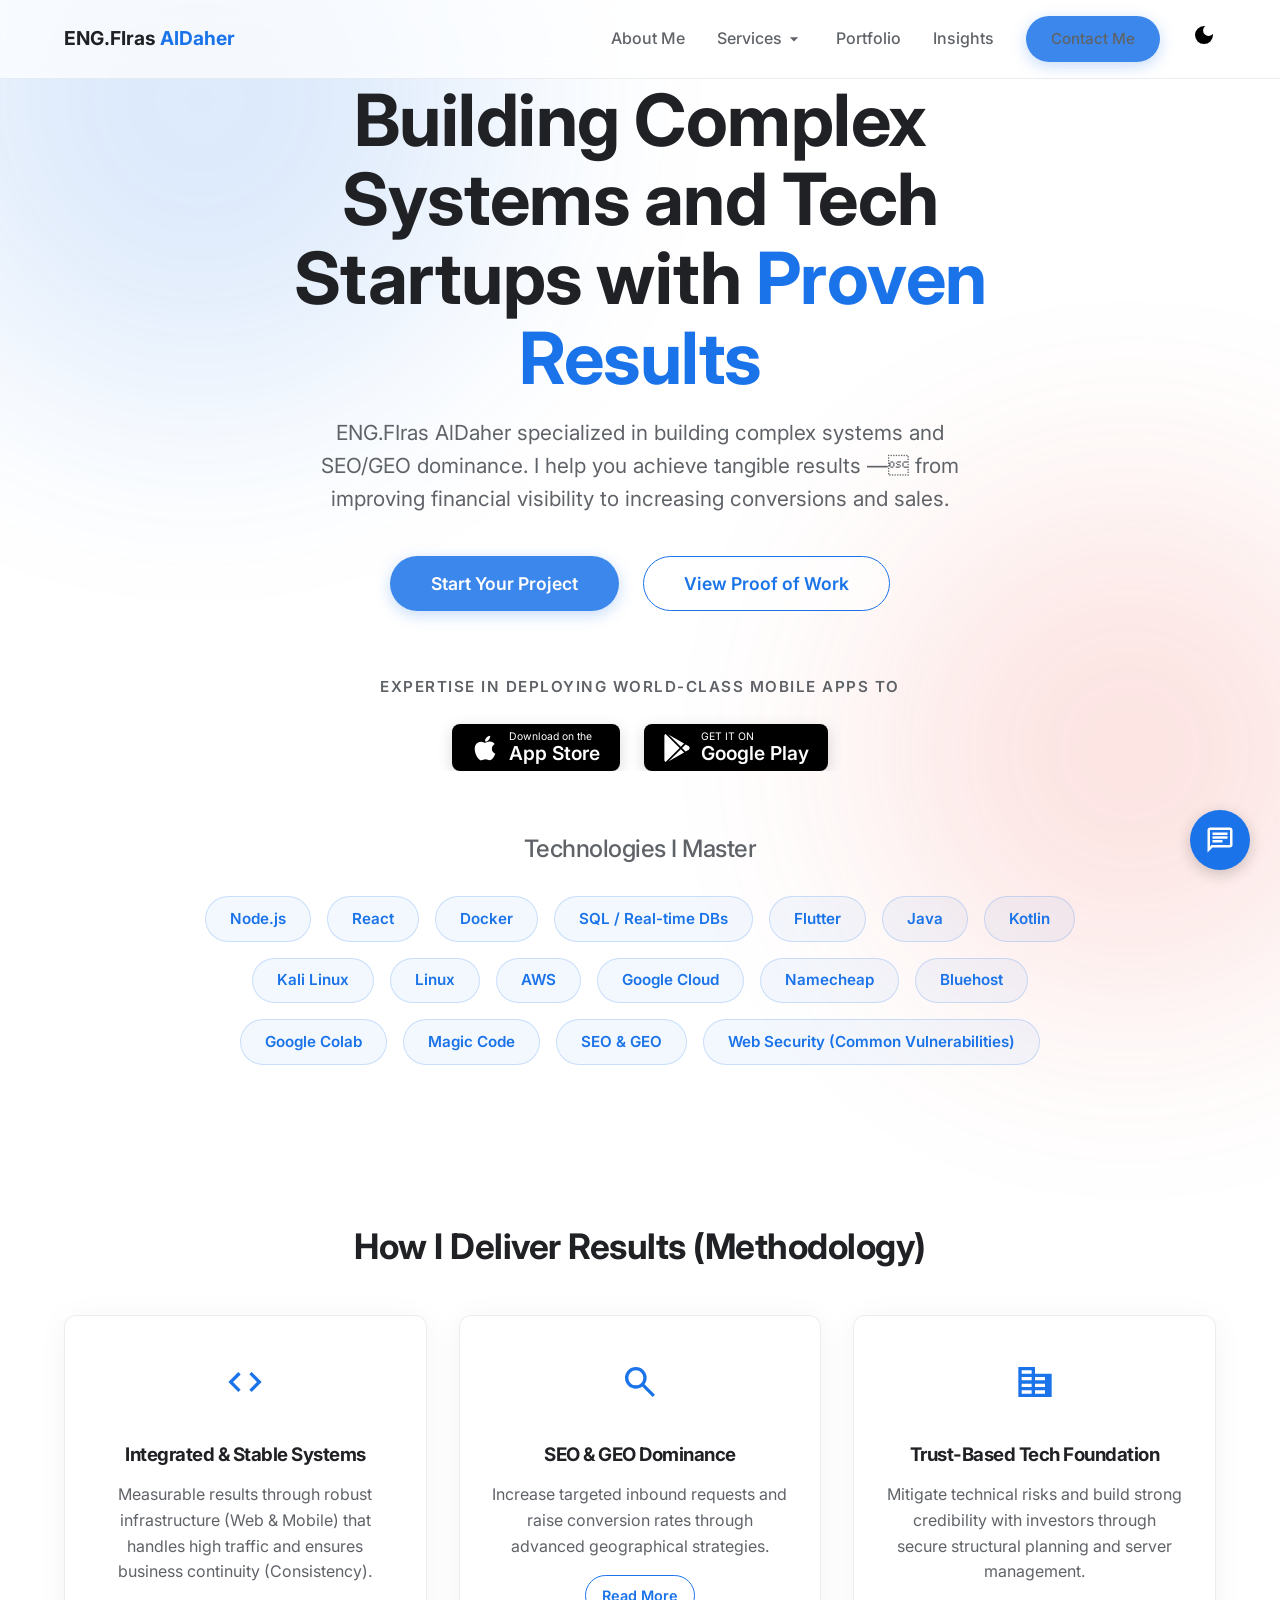
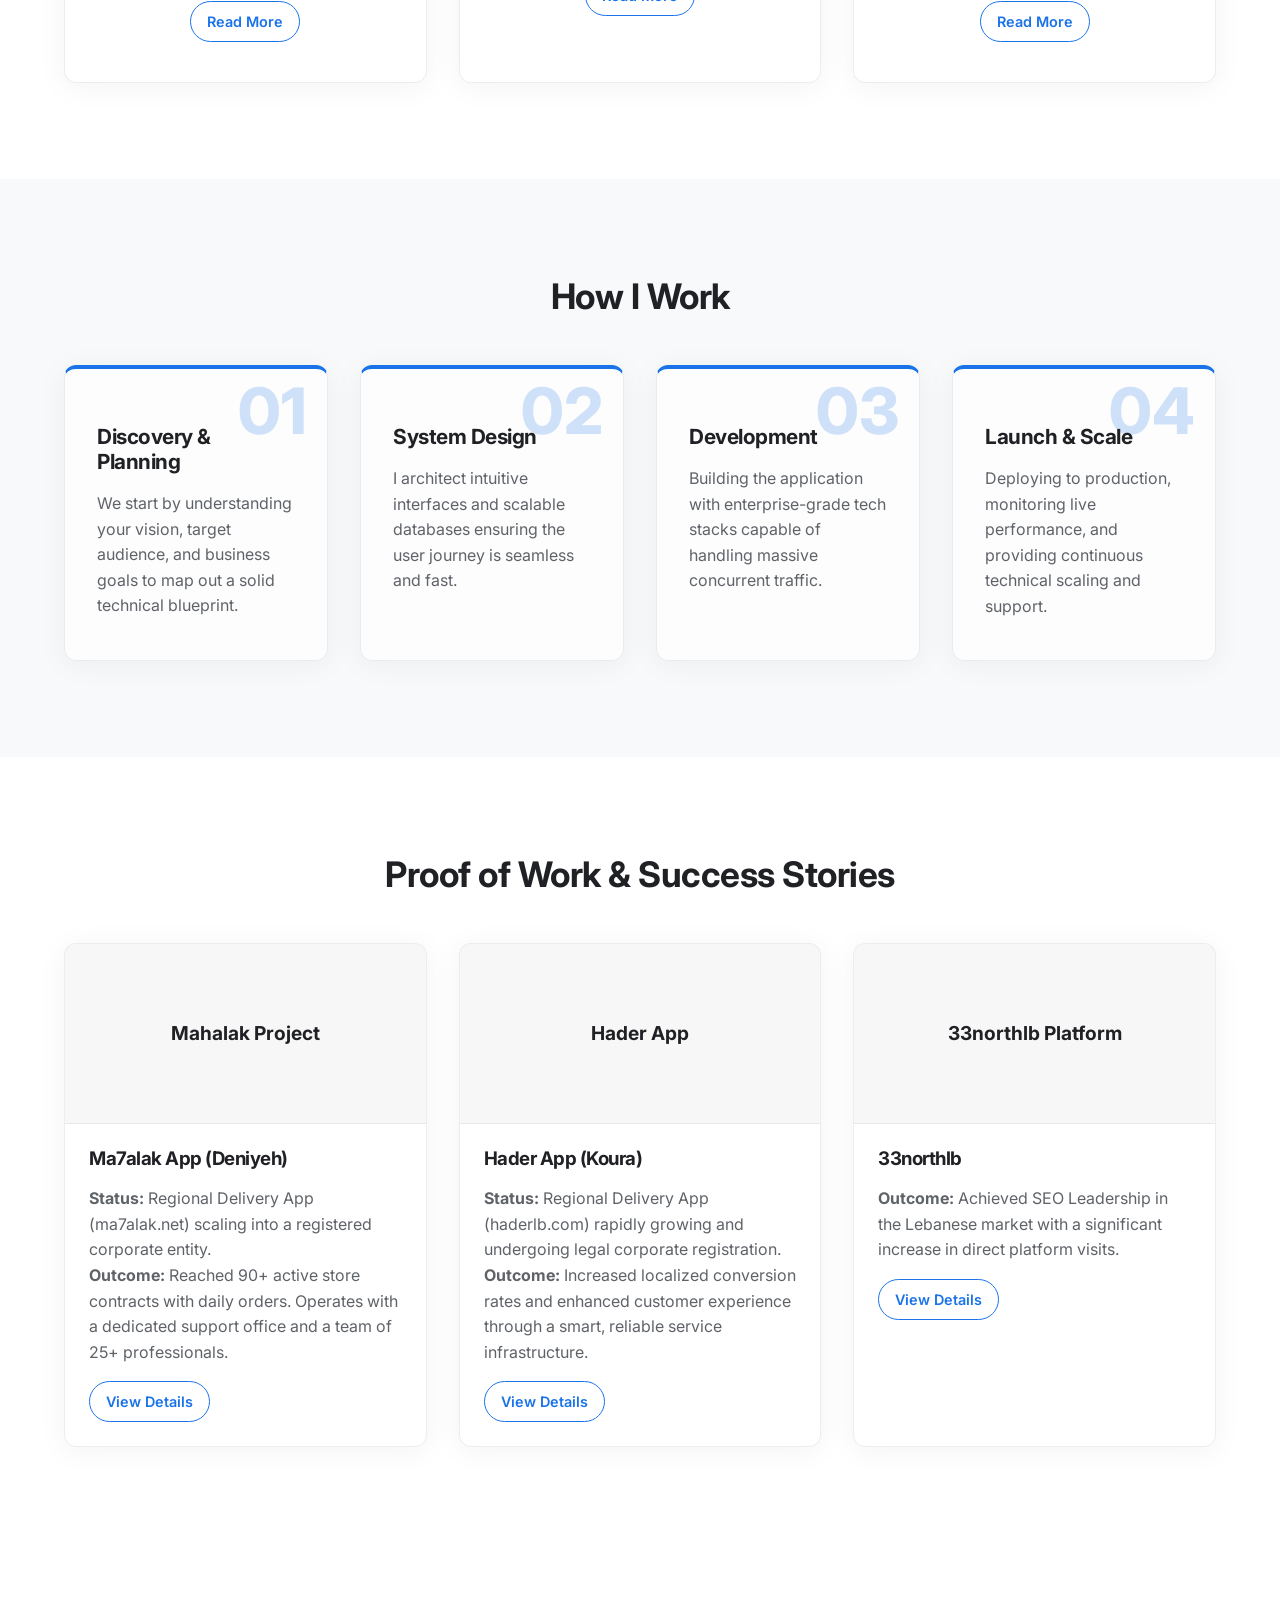
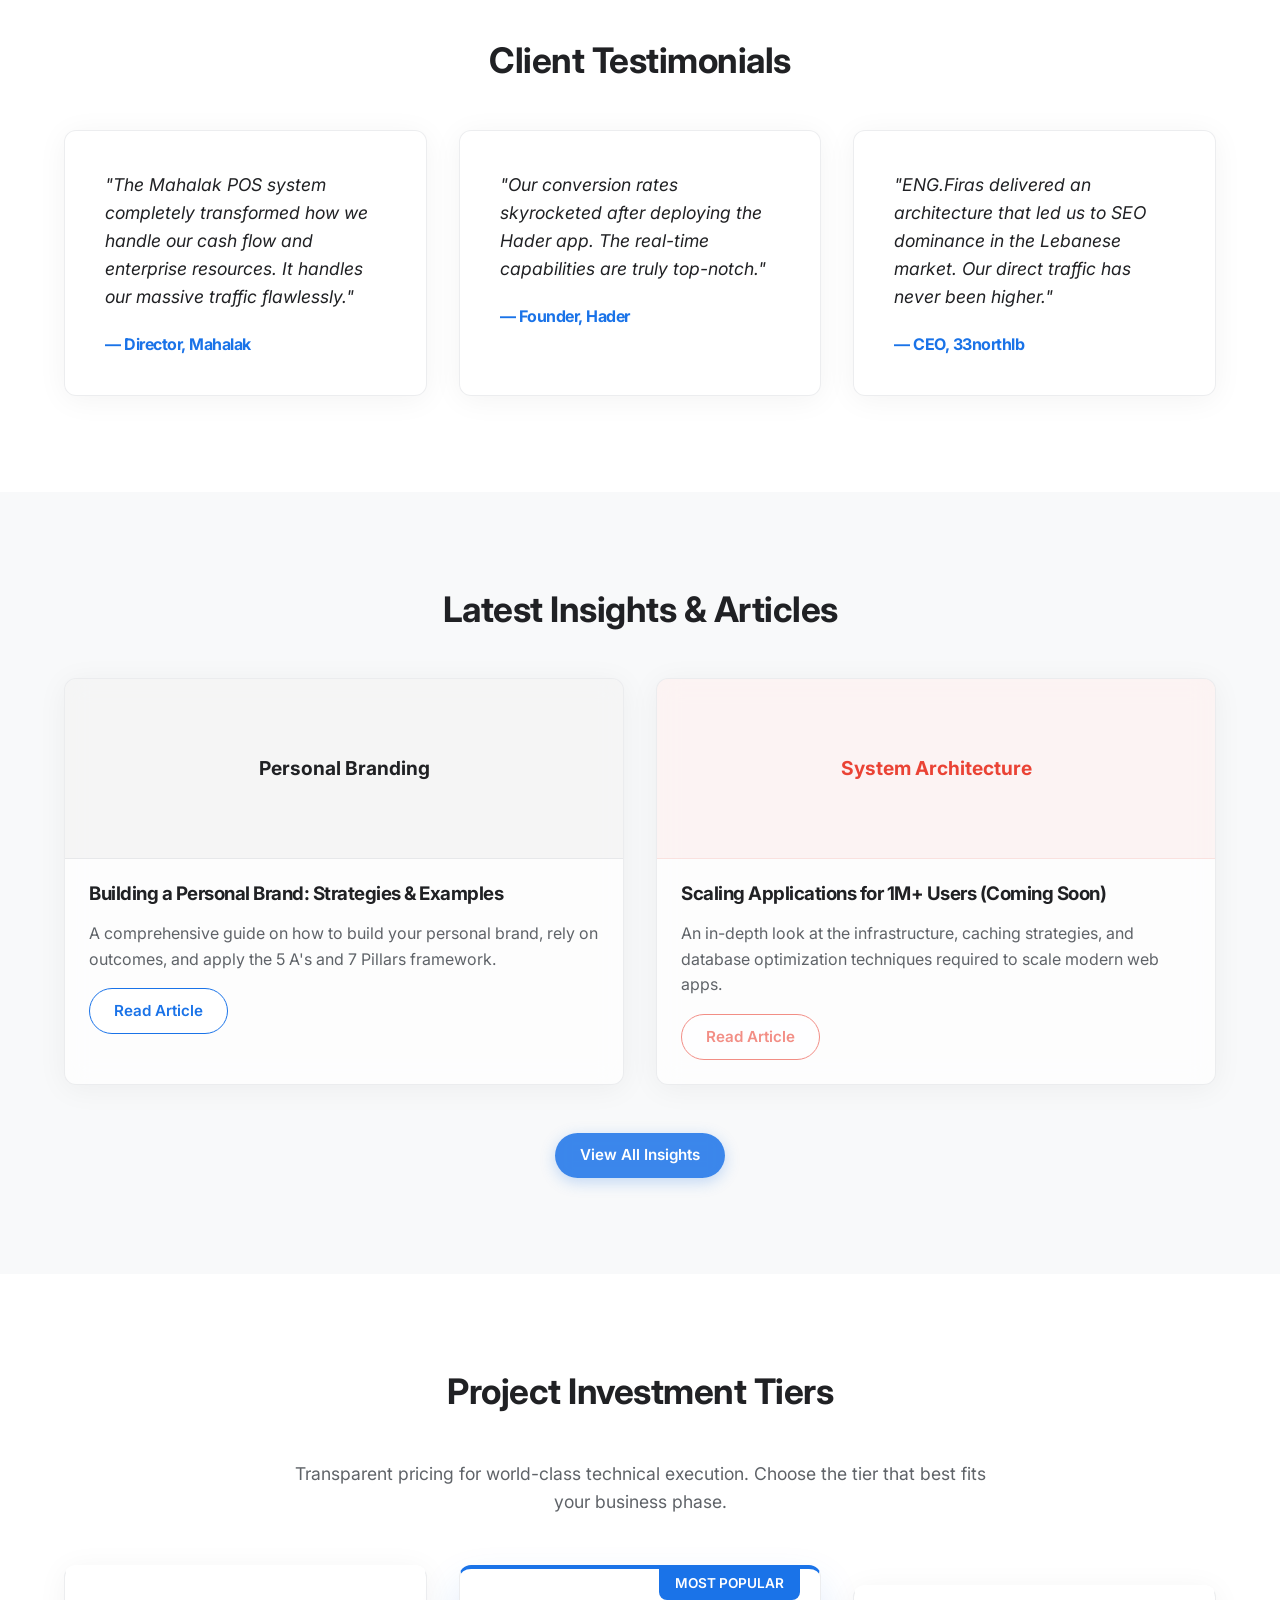
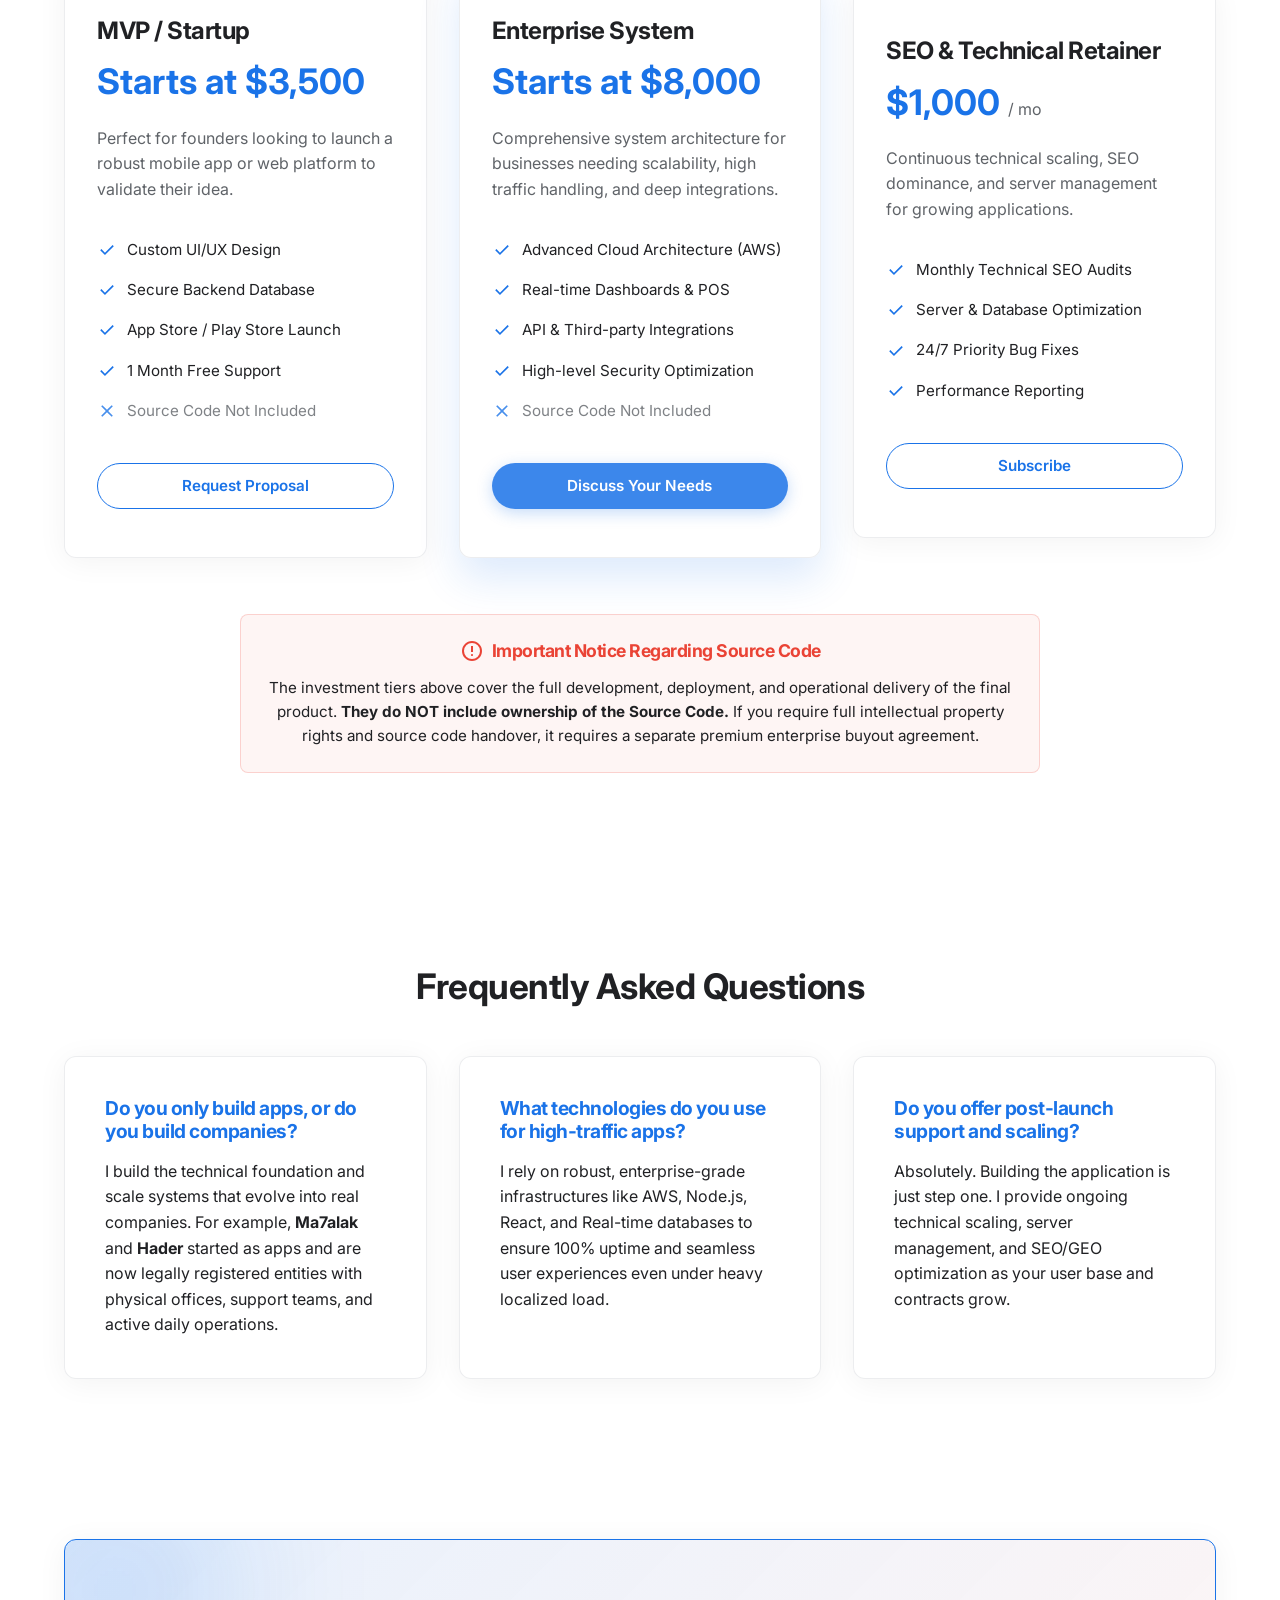
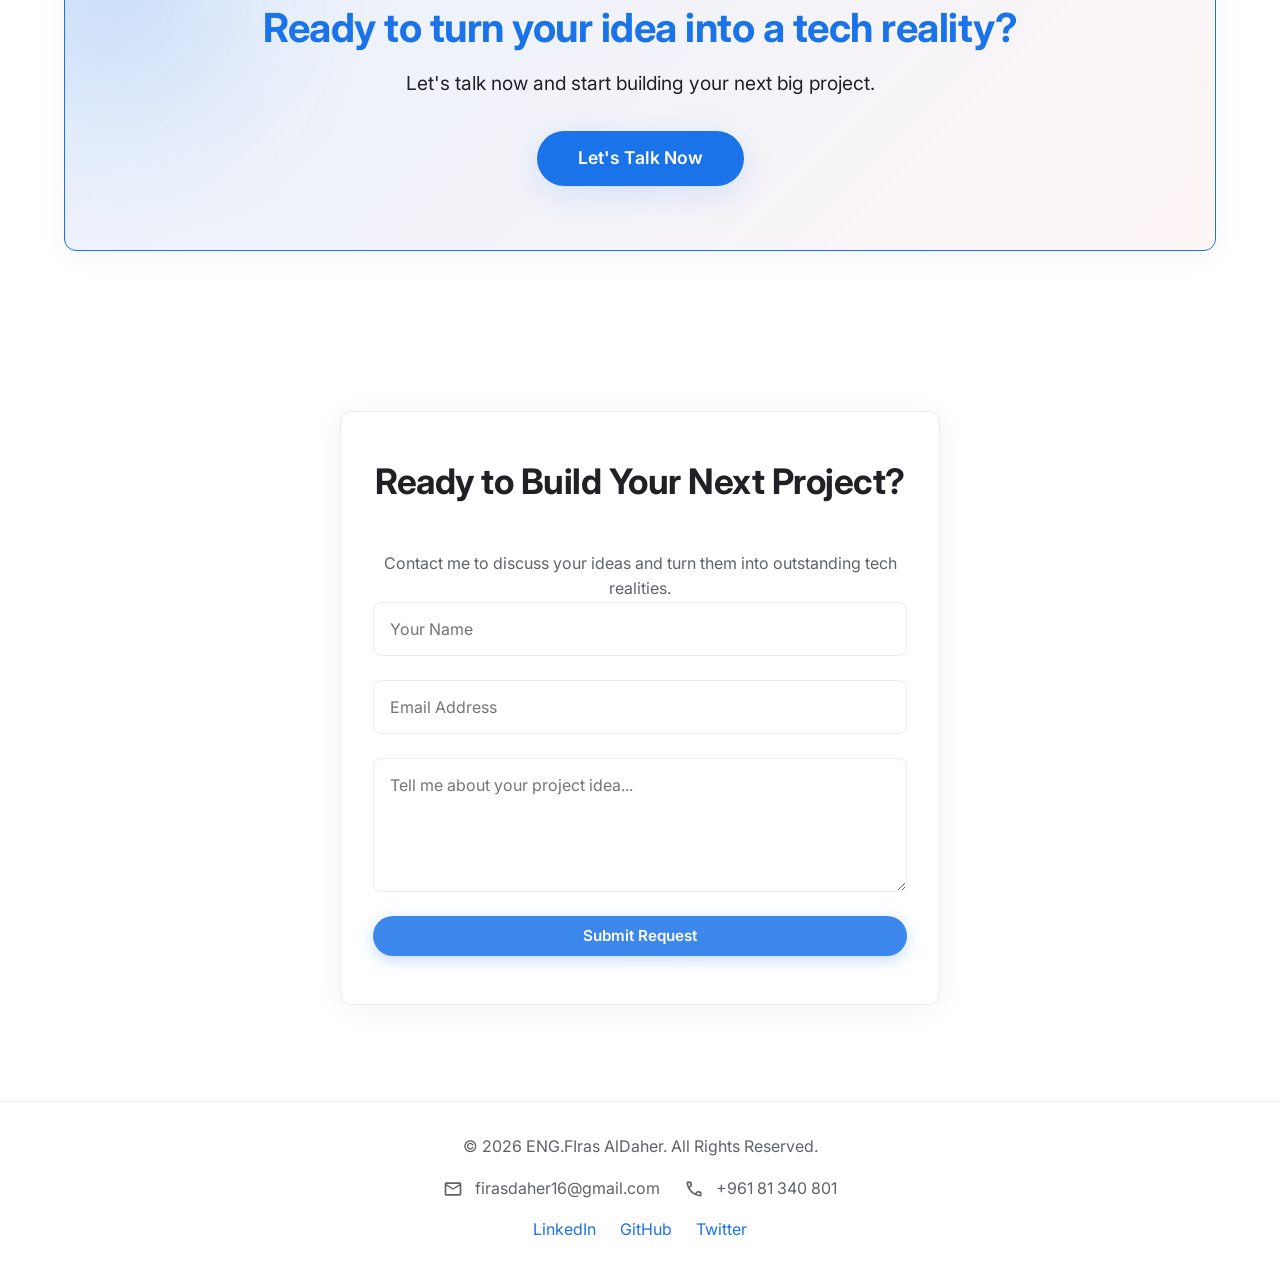
==== index.html @ ca837aad "feat: add glassmorphism-inspired base styles and dark mode support with a new stylesheet" ====
<!DOCTYPE html>
<html lang="en" dir="ltr">
<head>
    <meta charset="UTF-8">
    <meta name="viewport" content="width=device-width, initial-scale=1.0">
    <title>ENG.FIras AlDaher | Building Tech Startups & Complex Systems</title>
    
    <!-- SEO Meta Tags -->
    <meta name="description" content="ENG.FIras AlDaher specialized in building complex tech projects like Mahalak, Hader, and 33northlb. I help turn your idea into a successful startup.">
    <meta name="keywords" content="ENG.FIras AlDaher, App Development, Web Development, Startup Foundation, Mahalak, Hader, 33northlb, SEO, GEO, UI UX">
    <meta name="author" content="Expert ENG.FIras AlDaher">
    
    <!-- Open Graph for Social Media -->
    <meta property="og:title" content="Building Tech Startups | ENG.FIras AlDaher">
    <meta property="og:description" content="Specialized in building tech projects and turning ideas into successful companies. View my past work like Mahalak, Hader, and 33northlb.">
    <meta property="og:type" content="website">

    <!-- Fonts -->
    <link rel="preconnect" href="https://fonts.googleapis.com">
    <link rel="preconnect" href="https://fonts.gstatic.com" crossorigin>
    <link href="https://fonts.googleapis.com/css2?family=Inter:wght@300;400;500;600;700&display=swap" rel="stylesheet">
    
    <!-- CSS -->
    <link rel="stylesheet" href="/assets/css/index.css">
    <!-- Google Analytics -->
    <script async src="https://www.googletagmanager.com/gtag/js?id=G-XXXXXXXXXX"></script>
    <script>
      window.dataLayer = window.dataLayer || [];
      function gtag(){dataLayer.push(arguments);}
      gtag('js', new Date());
      gtag('config', 'G-XXXXXXXXXX');
    </script>
    <!-- AOS CSS -->
    <link href="https://unpkg.com/aos@2.3.1/dist/aos.css" rel="stylesheet">
</head>
<body>
    <div class="progress-container">
        <div class="progress-bar" id="myBar"></div>
    </div>
    <header class="navbar">
        <div class="container nav-container">
            <a href="/" class="logo" style="font-size:1.2rem;">ENG.FIras <span>AlDaher</span></a>
            <button class="hamburger" id="hamburger-menu" aria-label="Toggle navigation">
                <svg xmlns="http://www.w3.org/2000/svg" height="28" viewBox="0 -960 960 960" width="28" fill="currentColor"><path d="M120-240v-80h720v80H120Zm0-200v-80h720v80H120Zm0-200v-80h720v80H120Z"/></svg>
            </button>
            <nav>
                <ul class="nav-links">
                    <li><a href="/about/index.html">About Me</a></li>
                    <li class="dropdown">
                        <a href="#services" class="dropdown-toggle">Services <svg xmlns="http://www.w3.org/2000/svg" height="20" viewBox="0 -960 960 960" width="20" fill="currentColor" style="vertical-align: middle; margin-left: 2px;"><path d="M480-360 280-560h400L480-360Z"/></svg></a>
                        <ul class="dropdown-menu">
                            <li><a href="/services/software-development/index.html">Software Development</a></li>
                            <li><a href="/services/seo-optimization/index.html">SEO & GEO Dominance</a></li>
                            <li><a href="/services/startup-tech-foundation/index.html">Startup Tech Foundation</a></li>
                        </ul>
                    </li>
                    <li><a href="#portfolio">Portfolio</a></li>
                    <li><a href="/insights/index.html">Insights</a></li>
                    <li><a href="#contact" class="btn btn-primary">Contact Me</a></li>
                    <li><button id="theme-toggle" style="background:none; border:none; font-size:1.5rem; cursor:pointer;" title="Toggle Dark Mode"><svg id="theme-icon" xmlns="http://www.w3.org/2000/svg" height="24" viewBox="0 -960 960 960" width="24" fill="currentColor"><path d="M480-120q-150 0-255-105T120-480q0-150 105-255t255-105q14 0 27.5 1t26.5 3q-41 29-65.5 75.5T444-660q0 90 63 153t153 63q55 0 101-24.5t75-65.5q2 13 3 26.5t1 27.5q0 150-105 255T480-120Z"/></svg></button></li>
                </ul>
            </nav>
        </div>
    </header>

    <main>
        <!-- Hero Section -->
        <section class="hero" id="home">
            <div class="container hero-content">
                <h1 class="hero-title">Building Complex Systems and Tech Startups with <span class="highlight">Proven Results</span></h1>
                <p class="hero-subtitle">ENG.FIras AlDaher specialized in building complex systems and SEO/GEO dominance. I help you achieve tangible results — from improving financial visibility to increasing conversions and sales.</p>
                <div class="hero-cta">
                    <a href="/contact/index.html" class="btn btn-primary" style="padding: 0.8rem 2.5rem; font-size: 1.1rem;">Start Your Project</a>
                    <a href="#portfolio" class="btn btn-outline" style="padding: 0.8rem 2.5rem; font-size: 1.1rem;">View Proof of Work</a>
                </div>
                
                <div class="hero-badges">
                    <p style="font-size: 0.95rem; color: var(--text-muted); margin-bottom: 1.5rem; font-weight: 600; text-transform: uppercase; letter-spacing: 1.5px;">Expertise in Deploying World-Class Mobile Apps to</p>
                    <div style="display: flex; justify-content: center; gap: 1.5rem; flex-wrap: wrap;">
                        <!-- App Store Badge -->
                        <a href="#contact" class="store-badge" style="display: flex; align-items: center; gap: 10px; background: #000; color: #fff; padding: 0.5rem 1.2rem; border-radius: 8px; text-decoration: none; transition: transform 0.2s; box-shadow: 0 4px 15px rgba(0,0,0,0.15);" onmouseover="this.style.transform='translateY(-3px)'" onmouseout="this.style.transform='none'">
                            <svg xmlns="http://www.w3.org/2000/svg" width="28" height="28" viewBox="0 0 384 512" fill="currentColor"><path d="M318.7 268.7c-.2-36.7 16.4-64.4 50-84.8-18.8-26.9-47.2-41.7-84.7-44.6-35.5-2.8-74.3 20.7-88.5 20.7-15 0-49.4-19.7-76.4-19.7C63.3 141.2 4 184.8 4 273.5q0 39.3 14.4 81.2c12.8 36.7 59 126.7 107.2 125.2 25.2-.6 43-17.9 75.8-17.9 31.8 0 48.3 17.9 76.4 17.9 48.6-.7 90.4-82.5 102.6-119.3-65.2-30.7-61.7-90-61.7-91.9zm-56.6-164.2c27.3-32.4 24.8-61.9 24-72.5-24.1 1.4-52 16.4-67.9 34.9-17.5 19.8-27.8 44.3-25.6 71.9 26.1 2 49.9-11.4 69.5-34.3z"/></svg>
                            <div style="text-align: left;">
                                <div style="font-size: 0.65rem; line-height: 1; margin-bottom: 2px;">Download on the</div>
                                <div style="font-size: 1.2rem; font-weight: 600; line-height: 1;">App Store</div>
                            </div>
                        </a>
                        <!-- Google Play Badge -->
                        <a href="#contact" class="store-badge" style="display: flex; align-items: center; gap: 10px; background: #000; color: #fff; padding: 0.5rem 1.2rem; border-radius: 8px; text-decoration: none; transition: transform 0.2s; box-shadow: 0 4px 15px rgba(0,0,0,0.15);" onmouseover="this.style.transform='translateY(-3px)'" onmouseout="this.style.transform='none'">
                            <svg xmlns="http://www.w3.org/2000/svg" width="28" height="28" viewBox="0 0 512 512" fill="currentColor"><path d="M325.3 234.3L104.6 13l280.8 161.2-60.1 60.1zM47 0C34 6.8 25.3 19.2 25.3 35.3v441.3c0 16.1 8.7 28.5 21.7 35.3l256.6-256L47 0zm425.2 225.6l-58.9-34.1-65.7 64.5 65.7 64.5 60.1-34.1c18-14.3 18-46.5-1.2-60.8zM104.6 499l280.8-161.2-60.1-60.1L104.6 499z"/></svg>
                            <div style="text-align: left;">
                                <div style="font-size: 0.65rem; line-height: 1; margin-bottom: 2px;">GET IT ON</div>
                                <div style="font-size: 1.2rem; font-weight: 600; line-height: 1;">Google Play</div>
                            </div>
                        </a>
                    </div>
                </div>
            </div>
        </section>

        <!-- Tech Stack Section -->
        <section class="tech-stack" id="tech-stack">
            <div class="container" style="text-align: center;">
                <h3 style="font-size: 1.5rem; color: var(--text-muted); margin-bottom: 2rem; font-weight: 500;">Technologies I Master</h3>
                <div style="display: flex; justify-content: center; gap: 1rem; flex-wrap: wrap; max-width: 900px; margin: 0 auto;">
                    <span class="tech-chip">Node.js</span>
                    <span class="tech-chip">React</span>
                    <span class="tech-chip">Docker</span>
                    <span class="tech-chip">SQL / Real-time DBs</span>
                    <span class="tech-chip">Flutter</span>
                    <span class="tech-chip">Java</span>
                    <span class="tech-chip">Kotlin</span>
                    <span class="tech-chip">Kali Linux</span>
                    <span class="tech-chip">Linux</span>
                    <span class="tech-chip">AWS</span>
                    <span class="tech-chip">Google Cloud</span>
                    <span class="tech-chip">Namecheap</span>
                    <span class="tech-chip">Bluehost</span>
                    <span class="tech-chip">Google Colab</span>
                    <span class="tech-chip">Magic Code</span>
                    <span class="tech-chip">SEO & GEO</span>
                    <span class="tech-chip">Web Security (Common Vulnerabilities)</span>
                </div>
            </div>
        </section>

        <!-- Services Section -->
        <section class="services" id="services">
            <div class="container">
                <h2 class="section-title">How I Deliver Results (Methodology)</h2>
                <div class="services-grid">
                    <div class="service-card material-card" data-aos="fade-up">
                        <div class="icon"><svg xmlns="http://www.w3.org/2000/svg" height="40" viewBox="0 -960 960 960" width="40" fill="var(--primary)"><path d="M320-240 80-480l240-240 57 57-184 184 183 183-56 56Zm320 0-57-57 184-184-183-183 56-56 240 240-240 240Z"/></svg></div>
                        <h3>Integrated & Stable Systems</h3>
                        <p>Measurable results through robust infrastructure (Web & Mobile) that handles high traffic and ensures business continuity (Consistency).</p>
                        <a href="/services/software-development/index.html" class="btn btn-outline" style="margin-top:1rem;font-size:0.9rem;padding:0.5rem 1rem;">Read More</a>
                    </div>
                    <div class="service-card material-card" data-aos="fade-up">
                        <div class="icon"><svg xmlns="http://www.w3.org/2000/svg" height="40" viewBox="0 -960 960 960" width="40" fill="var(--primary)"><path d="M784-120 532-372q-30 24-69 38t-83 14q-109 0-184.5-75.5T120-580q0-109 75.5-184.5T380-840q109 0 184.5 75.5T640-580q0 44-14 83t-38 69l252 252-56 56ZM380-400q75 0 127.5-52.5T560-580q0-75-52.5-127.5T380-760q-75 0-127.5 52.5T200-580q0 75 52.5 127.5T380-400Z"/></svg></div>
                        <h3>SEO & GEO Dominance</h3>
                        <p>Increase targeted inbound requests and raise conversion rates through advanced geographical strategies.</p>
                        <a href="/services/seo-optimization/index.html" class="btn btn-outline" style="margin-top:1rem;font-size:0.9rem;padding:0.5rem 1rem;">Read More</a>
                    </div>
                    <div class="service-card material-card" data-aos="fade-up">
                        <div class="icon"><svg xmlns="http://www.w3.org/2000/svg" height="40" viewBox="0 -960 960 960" width="40" fill="var(--primary)"><path d="M80-120v-720h400v160h400v560H80Zm80-80h240v-80H160v80Zm0-160h240v-80H160v80Zm0-160h240v-80H160v80Zm0-160h240v-80H160v80Zm320 480h240v-80H480v80Zm0-160h240v-80H480v80Zm0-160h240v-80H480v80Z"/></svg></div>
                        <h3>Trust-Based Tech Foundation</h3>
                        <p>Mitigate technical risks and build strong credibility with investors through secure structural planning and server management.</p>
                        <a href="/services/startup-tech-foundation/index.html" class="btn btn-outline" style="margin-top:1rem;font-size:0.9rem;padding:0.5rem 1rem;">Read More</a>
                    </div>
                </div>
            </div>
        </section>

        <!-- Process Section -->
        <section class="process" id="process">
            <div class="container">
                <h2 class="section-title">How I Work</h2>
                <div class="process-grid">
                    <div class="process-step glass-card" data-aos="fade-up" data-aos-delay="0">
                        <span class="step-number">01</span>
                        <h3>Discovery & Planning</h3>
                        <p>We start by understanding your vision, target audience, and business goals to map out a solid technical blueprint.</p>
                    </div>
                    <div class="process-step glass-card" data-aos="fade-up" data-aos-delay="100">
                        <span class="step-number">02</span>
                        <h3>System Design</h3>
                        <p>I architect intuitive interfaces and scalable databases ensuring the user journey is seamless and fast.</p>
                    </div>
                    <div class="process-step glass-card" data-aos="fade-up" data-aos-delay="200">
                        <span class="step-number">03</span>
                        <h3>Development</h3>
                        <p>Building the application with enterprise-grade tech stacks capable of handling massive concurrent traffic.</p>
                    </div>
                    <div class="process-step glass-card" data-aos="fade-up" data-aos-delay="300">
                        <span class="step-number">04</span>
                        <h3>Launch & Scale</h3>
                        <p>Deploying to production, monitoring live performance, and providing continuous technical scaling and support.</p>
                    </div>
                </div>
            </div>
        </section>
        <!-- Portfolio Section -->
        <section class="portfolio" id="portfolio">
            <div class="container">
                <h2 class="section-title">Proof of Work & Success Stories</h2>
                <div class="portfolio-grid">
                    <!-- Project 1 -->
                    <div class="portfolio-card material-card group-hover" data-aos="fade-up">
                        <div class="project-image">
                            <span class="project-placeholder">Mahalak Project</span>
                        </div>
                        <div class="project-info">
                            <h3>Ma7alak App (Deniyeh)</h3>
                            <p><strong>Status:</strong> Regional Delivery App (ma7alak.net) scaling into a registered corporate entity.</p>
                            <p><strong>Outcome:</strong> Reached 90+ active store contracts with daily orders. Operates with a dedicated support office and a team of 25+ professionals.</p>
                            <a href="/case-studies/mahalak/index.html" class="btn btn-outline" style="margin-top:1rem;font-size:0.9rem;padding:0.5rem 1rem;">View Details</a>
                        </div>
                    </div>
                    <!-- Project 2 -->
                    <div class="portfolio-card material-card group-hover" data-aos="fade-up">
                        <div class="project-image">
                            <span class="project-placeholder">Hader App</span>
                        </div>
                        <div class="project-info">
                            <h3>Hader App (Koura)</h3>
                            <p><strong>Status:</strong> Regional Delivery App (haderlb.com) rapidly growing and undergoing legal corporate registration.</p>
                            <p><strong>Outcome:</strong> Increased localized conversion rates and enhanced customer experience through a smart, reliable service infrastructure.</p>
                            <a href="/case-studies/hader/index.html" class="btn btn-outline" style="margin-top:1rem;font-size:0.9rem;padding:0.5rem 1rem;">View Details</a>
                        </div>
                    </div>
                    <!-- Project 3 -->
                    <div class="portfolio-card material-card group-hover" data-aos="fade-up">
                        <div class="project-image">
                            <span class="project-placeholder">33northlb Platform</span>
                        </div>
                        <div class="project-info">
                            <h3>33northlb</h3>
                            <p><strong>Outcome:</strong> Achieved SEO Leadership in the Lebanese market with a significant increase in direct platform visits.</p>
                            <a href="/case-studies/33northlb/index.html" class="btn btn-outline" style="margin-top:1rem;font-size:0.9rem;padding:0.5rem 1rem;">View Details</a>
                        </div>
                    </div>
                </div>
            </div>
        </section>

        <!-- Testimonials Section -->
        <section class="testimonials" id="testimonials">
            <div class="container">
                <h2 class="section-title">Client Testimonials</h2>
                <div class="testimonials-grid">
                    <div class="testimonial-card material-card" data-aos="fade-up">
                        <p style="font-style: italic; margin-bottom: 1.5rem; font-size: 1.1rem; color: var(--text-main);">"The Mahalak POS system completely transformed how we handle our cash flow and enterprise resources. It handles our massive traffic flawlessly."</p>
                        <h4 style="margin: 0; color: var(--primary);">— Director, Mahalak</h4>
                    </div>
                    <div class="testimonial-card material-card" data-aos="fade-up">
                        <p style="font-style: italic; margin-bottom: 1.5rem; font-size: 1.1rem; color: var(--text-main);">"Our conversion rates skyrocketed after deploying the Hader app. The real-time capabilities are truly top-notch."</p>
                        <h4 style="margin: 0; color: var(--primary);">— Founder, Hader</h4>
                    </div>
                    <div class="testimonial-card material-card" data-aos="fade-up">
                        <p style="font-style: italic; margin-bottom: 1.5rem; font-size: 1.1rem; color: var(--text-main);">"ENG.Firas delivered an architecture that led us to SEO dominance in the Lebanese market. Our direct traffic has never been higher."</p>
                        <h4 style="margin: 0; color: var(--primary);">— CEO, 33northlb</h4>
                    </div>
                </div>
            </div>
        </section>

        <!-- Insights / Blog Teaser Section -->
        <section class="insights-teaser" id="insights" style="padding: 6rem 0; background-color: var(--bg-surface);">
            <div class="container">
                <h2 class="section-title">Latest Insights & Articles</h2>
                <div class="portfolio-grid">
                    <div class="portfolio-card material-card" data-aos="fade-up">
                        <div class="project-image">
                            <span class="project-placeholder">Personal Branding</span>
                        </div>
                        <div class="project-info">
                            <h3>Building a Personal Brand: Strategies & Examples</h3>
                            <p>A comprehensive guide on how to build your personal brand, rely on outcomes, and apply the 5 A's and 7 Pillars framework.</p>
                            <a href="/insights/personal-branding-strategy/index.html" class="btn btn-outline" style="margin-top: 1rem;">Read Article</a>
                        </div>
                    </div>
                    <!-- Placeholder for future insight -->
                    <div class="portfolio-card material-card" data-aos="fade-up" data-aos-delay="100">
                        <div class="project-image" style="background-color: rgba(234, 67, 53, 0.05); border-bottom-color: rgba(234, 67, 53, 0.1);">
                            <span class="project-placeholder" style="color: var(--google-red);">System Architecture</span>
                        </div>
                        <div class="project-info">
                            <h3>Scaling Applications for 1M+ Users (Coming Soon)</h3>
                            <p>An in-depth look at the infrastructure, caching strategies, and database optimization techniques required to scale modern web apps.</p>
                            <a href="#" class="btn btn-outline" style="margin-top: 1rem; pointer-events: none; opacity: 0.6; border-color: var(--google-red); color: var(--google-red);">Read Article</a>
                        </div>
                    </div>
                </div>
                <div style="text-align: center; margin-top: 3rem;">
                    <a href="/insights/index.html" class="btn btn-primary">View All Insights</a>
                </div>
            </div>
        </section>
        <!-- Pricing Section -->
        <section class="pricing" id="pricing" style="padding: 6rem 0;">
            <div class="container">
                <h2 class="section-title">Project Investment Tiers</h2>
                <p style="text-align: center; color: var(--text-muted); margin-bottom: 3rem; max-width: 700px; margin-left: auto; margin-right: auto; font-size: 1.1rem;">Transparent pricing for world-class technical execution. Choose the tier that best fits your business phase.</p>
                <div class="pricing-grid">
                    <!-- Tier 1 -->
                    <div class="pricing-card material-card" data-aos="fade-up">
                        <h3>MVP / Startup</h3>
                        <div class="price">Starts at $3,500</div>
                        <p class="pricing-desc">Perfect for founders looking to launch a robust mobile app or web platform to validate their idea.</p>
                        <ul class="pricing-features">
                            <li><svg xmlns="http://www.w3.org/2000/svg" height="20" viewBox="0 -960 960 960" width="20" fill="currentColor"><path d="M382-240 154-468l57-57 171 171 367-367 57 57-424 424Z"/></svg> Custom UI/UX Design</li>
                            <li><svg xmlns="http://www.w3.org/2000/svg" height="20" viewBox="0 -960 960 960" width="20" fill="currentColor"><path d="M382-240 154-468l57-57 171 171 367-367 57 57-424 424Z"/></svg> Secure Backend Database</li>
                            <li><svg xmlns="http://www.w3.org/2000/svg" height="20" viewBox="0 -960 960 960" width="20" fill="currentColor"><path d="M382-240 154-468l57-57 171 171 367-367 57 57-424 424Z"/></svg> App Store / Play Store Launch</li>
                            <li><svg xmlns="http://www.w3.org/2000/svg" height="20" viewBox="0 -960 960 960" width="20" fill="currentColor"><path d="M382-240 154-468l57-57 171 171 367-367 57 57-424 424Z"/></svg> 1 Month Free Support</li>
                            <li style="color: var(--text-muted); opacity: 0.8;"><svg xmlns="http://www.w3.org/2000/svg" height="20" viewBox="0 -960 960 960" width="20" fill="currentColor"><path d="m256-200-56-56 224-224-224-224 56-56 224 224 224-224 56 56-224 224 224 224-56 56-224-224-224 224Z"/></svg> Source Code Not Included</li>
                        </ul>
                        <a href="#contact" class="btn btn-outline" style="width: 100%;">Request Proposal</a>
                    </div>
                    <!-- Tier 2 (Highlighted) -->
                    <div class="pricing-card material-card popular" data-aos="fade-up" data-aos-delay="100">
                        <div class="popular-badge">Most Popular</div>
                        <h3>Enterprise System</h3>
                        <div class="price">Starts at $8,000</div>
                        <p class="pricing-desc">Comprehensive system architecture for businesses needing scalability, high traffic handling, and deep integrations.</p>
                        <ul class="pricing-features">
                            <li><svg xmlns="http://www.w3.org/2000/svg" height="20" viewBox="0 -960 960 960" width="20" fill="currentColor"><path d="M382-240 154-468l57-57 171 171 367-367 57 57-424 424Z"/></svg> Advanced Cloud Architecture (AWS)</li>
                            <li><svg xmlns="http://www.w3.org/2000/svg" height="20" viewBox="0 -960 960 960" width="20" fill="currentColor"><path d="M382-240 154-468l57-57 171 171 367-367 57 57-424 424Z"/></svg> Real-time Dashboards & POS</li>
                            <li><svg xmlns="http://www.w3.org/2000/svg" height="20" viewBox="0 -960 960 960" width="20" fill="currentColor"><path d="M382-240 154-468l57-57 171 171 367-367 57 57-424 424Z"/></svg> API & Third-party Integrations</li>
                            <li><svg xmlns="http://www.w3.org/2000/svg" height="20" viewBox="0 -960 960 960" width="20" fill="currentColor"><path d="M382-240 154-468l57-57 171 171 367-367 57 57-424 424Z"/></svg> High-level Security Optimization</li>
                            <li style="color: var(--text-muted); opacity: 0.8;"><svg xmlns="http://www.w3.org/2000/svg" height="20" viewBox="0 -960 960 960" width="20" fill="currentColor"><path d="m256-200-56-56 224-224-224-224 56-56 224 224 224-224 56 56-224 224 224 224-56 56-224-224-224 224Z"/></svg> Source Code Not Included</li>
                        </ul>
                        <a href="#contact" class="btn btn-primary" style="width: 100%;">Discuss Your Needs</a>
                    </div>
                    <!-- Tier 3 -->
                    <div class="pricing-card material-card" data-aos="fade-up" data-aos-delay="200">
                        <h3>SEO & Technical Retainer</h3>
                        <div class="price">$1,000 <span style="font-size: 1rem; color: var(--text-muted); font-weight: normal;">/ mo</span></div>
                        <p class="pricing-desc">Continuous technical scaling, SEO dominance, and server management for growing applications.</p>
                        <ul class="pricing-features">
                            <li><svg xmlns="http://www.w3.org/2000/svg" height="20" viewBox="0 -960 960 960" width="20" fill="currentColor"><path d="M382-240 154-468l57-57 171 171 367-367 57 57-424 424Z"/></svg> Monthly Technical SEO Audits</li>
                            <li><svg xmlns="http://www.w3.org/2000/svg" height="20" viewBox="0 -960 960 960" width="20" fill="currentColor"><path d="M382-240 154-468l57-57 171 171 367-367 57 57-424 424Z"/></svg> Server & Database Optimization</li>
                            <li><svg xmlns="http://www.w3.org/2000/svg" height="20" viewBox="0 -960 960 960" width="20" fill="currentColor"><path d="M382-240 154-468l57-57 171 171 367-367 57 57-424 424Z"/></svg> 24/7 Priority Bug Fixes</li>
                            <li><svg xmlns="http://www.w3.org/2000/svg" height="20" viewBox="0 -960 960 960" width="20" fill="currentColor"><path d="M382-240 154-468l57-57 171 171 367-367 57 57-424 424Z"/></svg> Performance Reporting</li>
                        </ul>
                        <a href="#contact" class="btn btn-outline" style="width: 100%;">Subscribe</a>
                    </div>
                </div>
                
                <div style="margin-top: 3.5rem; padding: 1.5rem; background: rgba(234, 67, 53, 0.05); border: 1px solid rgba(234, 67, 53, 0.2); border-radius: 8px; text-align: center; max-width: 800px; margin-left: auto; margin-right: auto;" data-aos="zoom-in">
                    <h4 style="color: var(--google-red); margin-bottom: 0.8rem; font-size: 1.1rem; display: flex; align-items: center; justify-content: center; gap: 8px;">
                        <svg xmlns="http://www.w3.org/2000/svg" height="24" viewBox="0 -960 960 960" width="24" fill="currentColor"><path d="M480-280q17 0 28.5-11.5T520-320q0-17-11.5-28.5T480-360q-17 0-28.5 11.5T440-320q0 17 11.5 28.5T480-280Zm-40-160h80v-240h-80v240Zm40 360q-83 0-156-31.5T197-197q-54-54-85.5-127T80-480q0-83 31.5-156T197-763q54-54 127-85.5T480-880q83 0 156 31.5T763-763q54 54 85.5 127T880-480q0 83-31.5 156T763-197q-54 54-127 85.5T480-80Zm0-80q134 0 227-93t93-227q0-134-93-227t-227-93q-134 0-227 93t-93 227q0 134 93 227t227 93Zm0-320Z"/></svg>
                        Important Notice Regarding Source Code
                    </h4>
                    <p style="color: var(--text-main); font-size: 0.95rem; line-height: 1.6; margin: 0;">
                        The investment tiers above cover the full development, deployment, and operational delivery of the final product. <strong>They do NOT include ownership of the Source Code.</strong> If you require full intellectual property rights and source code handover, it requires a separate premium enterprise buyout agreement.
                    </p>
                </div>
            </div>
        </section>

        <!-- FAQ Section -->
        <section class="faq" id="faq">
            <div class="container">
                <h2 class="section-title">Frequently Asked Questions</h2>
                <div class="faq-grid">
                    <div class="faq-card material-card" data-aos="fade-up">
                        <h3>Do you only build apps, or do you build companies?</h3>
                        <p>I build the technical foundation and scale systems that evolve into real companies. For example, <strong>Ma7alak</strong> and <strong>Hader</strong> started as apps and are now legally registered entities with physical offices, support teams, and active daily operations.</p>
                    </div>
                    <div class="faq-card material-card" data-aos="fade-up">
                        <h3>What technologies do you use for high-traffic apps?</h3>
                        <p>I rely on robust, enterprise-grade infrastructures like AWS, Node.js, React, and Real-time databases to ensure 100% uptime and seamless user experiences even under heavy localized load.</p>
                    </div>
                    <div class="faq-card material-card" data-aos="fade-up">
                        <h3>Do you offer post-launch support and scaling?</h3>
                        <p>Absolutely. Building the application is just step one. I provide ongoing technical scaling, server management, and SEO/GEO optimization as your user base and contracts grow.</p>
                    </div>
                </div>
            </div>
        </section>

        <!-- CTA Banner -->
        <section class="cta-banner" data-aos="zoom-in">
            <div class="container cta-container material-card">
                <h2>Ready to turn your idea into a tech reality?</h2>
                <p>Let's talk now and start building your next big project.</p>
                <div class="cta-buttons">
                    <a href="#contact" class="btn btn-cta">Let's Talk Now</a>
                </div>
            </div>
        </section>
        <!-- Contact Section -->
        <section class="contact" id="contact">
            <div class="container">
                <div class="contact-wrapper material-card" data-aos="fade-up">
                    <h2 class="section-title">Ready to Build Your Next Project?</h2>
                    <p class="contact-text">Contact me to discuss your ideas and turn them into outstanding tech realities.</p>
                    <form class="contact-form" action="#" method="POST" onsubmit="event.preventDefault(); alert('Your message has been sent successfully!');">
                        <input type="text" placeholder="Your Name" required class="input-field">
                        <input type="email" placeholder="Email Address" required class="input-field">
                        <textarea placeholder="Tell me about your project idea..." rows="5" required class="input-field"></textarea>
                        <button type="submit" class="btn btn-primary w-full">Submit Request</button>
                    </form>
                </div>
            </div>
        </section>
    </main>

    <footer>
        <div class="container footer-content" style="flex-direction: column; gap: 1rem;">
            <p>&copy; 2026 ENG.FIras AlDaher. All Rights Reserved.</p>
            <div style="display:flex; gap:1.5rem; justify-content:center; color:var(--text-muted); flex-wrap:wrap;">
                <span><svg xmlns="http://www.w3.org/2000/svg" height="20" viewBox="0 -960 960 960" width="20" fill="currentColor" style="vertical-align: middle; margin-right: 8px;"><path d="M160-160q-33 0-56.5-23.5T80-240v-480q0-33 23.5-56.5T160-800h640q33 0 56.5 23.5T880-720v480q0 33-23.5 56.5T800-160H160Zm320-280L160-640v400h640v-400L480-440Zm0-80 320-200H160l320 200ZM160-640v-80 480-400Z"/></svg> firasdaher16@gmail.com</span>
                <span><svg xmlns="http://www.w3.org/2000/svg" height="20" viewBox="0 -960 960 960" width="20" fill="currentColor" style="vertical-align: middle; margin-right: 8px;"><path d="M798-120q-125 0-247-54.5T329-329Q229-429 174.5-551T120-798q0-18 12-30t30-12h162q14 0 25 9.5t13 22.5l26 140q2 16-1 27t-11 19l-97 98q20 37 47.5 71.5T387-386q31 31 65 57.5t72 48.5l94-94q9-9 23.5-13.5T670-390l138 28q14 4 23 14.5t9 23.5v162q0 18-12 30t-30 12ZM241-600l66-66-17-94h-89q5 41 14 81t26 79Zm358 358q39 17 79.5 27t81.5 13v-88l-94-19-67 67ZM241-600Zm358 358Z"/></svg> +961 81 340 801</span>
            </div>
            <div class="social-links">
                <a href="#">LinkedIn</a>
                <a href="#">GitHub</a>
                <a href="#">Twitter</a>
            </div>
        </div>
    </footer>

    <!-- Floating Contact Button -->
    <div class="floating-contact">
        <div class="fc-options">
            <a href="mailto:firasdaher16@gmail.com" class="fc-btn email-btn" aria-label="Email Me" title="Send Email">
                <svg xmlns="http://www.w3.org/2000/svg" height="24" viewBox="0 -960 960 960" width="24" fill="currentColor"><path d="M160-160q-33 0-56.5-23.5T80-240v-480q0-33 23.5-56.5T160-800h640q33 0 56.5 23.5T880-720v480q0 33-23.5 56.5T800-160H160Zm320-280L160-640v400h640v-400L480-440Zm0-80 320-200H160l320 200ZM160-640v-80 480-400Z"/></svg>
            </a>
            <a href="https://wa.me/96181340801" target="_blank" class="fc-btn wa-btn" aria-label="WhatsApp Me" title="WhatsApp Me">
                <svg xmlns="http://www.w3.org/2000/svg" viewBox="0 0 448 512" width="24" height="24" fill="currentColor"><path d="M380.9 97.1C339 55.1 283.2 32 223.9 32c-122.4 0-222 99.6-222 222 0 39.1 10.2 77.3 29.6 111L0 480l117.7-30.9c32.4 17.7 68.9 27 106.1 27h.1c122.3 0 224.1-99.6 224.1-222 0-59.3-25.2-115-67.1-157zm-157 341.6c-33.2 0-65.7-8.9-94-25.7l-6.7-4-69.8 18.3L72 359.2l-4.4-7c-18.5-29.4-28.2-63.3-28.2-98.2 0-101.7 82.8-184.5 184.6-184.5 49.3 0 95.6 19.2 130.4 54.1 34.8 34.9 56.2 81.2 56.1 130.5 0 101.8-84.9 184.6-186.6 184.6zm101.2-138.2c-5.5-2.8-32.8-16.2-37.9-18-5.1-1.9-8.8-2.8-12.5 2.8-3.7 5.6-14.3 18-17.6 21.8-3.2 3.7-6.5 4.2-12 1.4-32.6-16.3-54-29.1-75.5-66-2.1-3.6-1.6-5.8 0-8.2 1.2-1.8 2.5-3.3 3.7-5.1 1.2-1.9 1.6-3.2 2.5-5.6.8-2.3.4-4.2-.6-5.6-1-1.4-11.4-27.5-15.6-37.7-4.1-9.8-8.2-8.5-11.4-8.6-2.8-.1-6.1-.1-9.3-.1-3.2 0-8.3 1.2-12.7 5.8-4.4 4.6-16.9 16.5-16.9 40.2s17.3 46.7 19.7 49.9c2.3 3.2 34 51.9 82.4 72.8 11.5 5 20.5 7.9 27.5 10.2 11.6 3.7 22.1 3.2 30.4 1.9 9.3-1.4 28.5-11.6 32.5-22.9 4.1-11.3 4.1-20.9 2.8-22.9-1.3-2-4.6-3.3-10.1-6.1z"/></svg>
            </a>
        </div>
        <button class="fc-main-btn" aria-label="Contact Options" onclick="this.parentElement.classList.toggle('active')">
            <svg xmlns="http://www.w3.org/2000/svg" height="30" viewBox="0 -960 960 960" width="30" fill="currentColor" style="pointer-events: none;"><path d="M240-400h320v-80H240v80Zm0-120h480v-80H240v80Zm0-120h480v-80H240v80ZM80-80v-720q0-33 23.5-56.5T160-880h640q33 0 56.5 23.5T880-800v480q0 33-23.5 56.5T800-240H240L80-80Zm126-240h594v-480H160v525l46-45Zm-46 0v-480 480Z"/></svg>
        </button>
    </div>

    <!-- AOS JS -->
    <script src="https://unpkg.com/aos@2.3.1/dist/aos.js"></script>
    <!-- JS -->
    <script src="/assets/js/main.js"></script>
</body>
</html>
---- assets/css/index.css ----
@import url('https://fonts.googleapis.com/css2?family=Inter:wght@300;400;500;600;700&display=swap');

/* Base & CSS Variables for Google Light Theme with Glassmorphism */
:root {
    --bg-color: #ffffff;
    --bg-surface: #f8f9fa; /* Google off-white */
    --text-main: #202124; /* Google black */
    --text-muted: #5f6368; /* Google gray */
    
    --primary: #1a73e8; /* Google Blue */
    --primary-hover: #174ea6;
    
    --google-red: #ea4335;
    --google-yellow: #fbbc04;
    --google-green: #34a853;
    
    --border-color: rgba(218, 220, 224, 0.5); /* Slightly transparent border */
    
    /* Soft Glass Shadows */
    --shadow-1: 0 4px 30px rgba(0, 0, 0, 0.05);
    --shadow-2: 0 8px 32px rgba(26, 115, 232, 0.15); /* Primary tinted shadow */
    --shadow-3: 0 4px 6px 0 rgba(60,64,67,0.3), 0 4px 12px 3px rgba(60,64,67,0.15);
    
    --font-family: 'Inter', sans-serif;
}

/* Dark Mode Theme */
body.dark-mode {
    --bg-color: #202124;
    --bg-surface: #303134;
    --text-main: #e8eaed;
    --text-muted: #9aa0a6;
    --border-color: rgba(95, 99, 104, 0.5);
    --primary: #8ab4f8; /* Lighter blue for dark mode */
    --primary-hover: #aecbfa;
    --shadow-1: 0 4px 30px rgba(0, 0, 0, 0.2);
    --shadow-2: 0 8px 32px rgba(138, 180, 248, 0.15);
    --shadow-3: 0 4px 6px 0 rgba(0,0,0,0.3), 0 4px 12px 3px rgba(0,0,0,0.15);
}

* {
    margin: 0;
    padding: 0;
    box-sizing: border-box;
}

html {
    scroll-behavior: smooth;
}

body {
    background-color: var(--bg-color);
    color: var(--text-main);
    font-family: var(--font-family);
    line-height: 1.6;
    overflow-x: hidden;
    position: relative;
    transition: background-color 0.3s ease, color 0.3s ease;
}

/* Very subtle background blobs so glassmorphism has something to blur */
body::before, body::after {
    content: '';
    position: fixed;
    border-radius: 50%;
    filter: blur(120px);
    z-index: -1;
    opacity: 0.15; /* Keeps the theme light and Google-like */
    pointer-events: none;
    transition: opacity 0.3s ease;
}
body::before {
    width: 600px; height: 600px;
    background: var(--primary);
    top: -200px; left: -100px;
}
body::after {
    width: 500px; height: 500px;
    background: var(--google-red);
    bottom: -100px; right: -100px;
}
body.dark-mode::before, body.dark-mode::after {
    opacity: 0.08; /* Even softer in dark mode */
}

/* Typography */
h1, h2, h3, h4, h5, h6 {
    font-weight: 700;
    line-height: 1.2;
    margin-bottom: 1rem;
    color: var(--text-main);
    letter-spacing: -0.5px;
}

p {
    color: var(--text-muted);
}

a {
    text-decoration: none;
    color: var(--primary);
    transition: color 0.2s ease, background-color 0.2s ease;
}

.highlight {
    color: var(--primary);
}

/* Utilities */
.container {
    width: 90%;
    max-width: 1200px;
    margin: 0 auto;
}

/* Glass Buttons */
.btn {
    display: inline-block;
    padding: 0.6rem 1.5rem;
    border-radius: 50px; /* Modern Google pill shape */
    font-weight: 600;
    cursor: pointer;
    transition: all 0.3s ease;
    text-align: center;
    border: 1px solid transparent;
    font-family: inherit;
    font-size: 0.95rem;
    backdrop-filter: blur(8px);
    -webkit-backdrop-filter: blur(8px);
}

.btn-primary {
    background: rgba(26, 115, 232, 0.85); /* Glassy Google Blue */
    color: #fff;
    box-shadow: 0 4px 15px rgba(26, 115, 232, 0.25);
}
body.dark-mode .btn-primary {
    background: rgba(138, 180, 248, 0.85);
    color: #202124;
}

.btn-primary:hover {
    background: var(--primary);
    color: #fff;
    transform: translateY(-2px);
    box-shadow: 0 6px 20px rgba(26, 115, 232, 0.35);
}

.btn-outline {
    background: rgba(255, 255, 255, 0.5);
    border-color: var(--primary);
    color: var(--primary);
}
body.dark-mode .btn-outline {
    background: rgba(48, 49, 52, 0.5);
    color: var(--primary);
}

.btn-outline:hover {
    background: rgba(26, 115, 232, 0.1);
    transform: translateY(-2px);
}

.w-full {
    width: 100%;
}

.section-title {
    font-size: 2.2rem;
    text-align: center;
    margin-bottom: 3rem;
}

/* Glassmorphism Cards */
.glass-card, .material-card {
    background: rgba(255, 255, 255, 0.65);
    backdrop-filter: blur(12px);
    -webkit-backdrop-filter: blur(12px);
    border: 1px solid var(--border-color);
    border-radius: 12px;
    box-shadow: var(--shadow-1);
    transition: all 0.3s ease;
}
body.dark-mode .glass-card, body.dark-mode .material-card {
    background: rgba(48, 49, 52, 0.65);
}

.glass-card:hover, .material-card:hover {
    box-shadow: var(--shadow-2);
    border-color: var(--primary);
    transform: translateY(-4px);
}

/* Glass Navbar */
.navbar {
    position: fixed;
    top: 0;
    left: 0;
    right: 0;
    z-index: 100;
    background: rgba(255, 255, 255, 0.75);
    backdrop-filter: blur(12px);
    -webkit-backdrop-filter: blur(12px);
    border-bottom: 1px solid var(--border-color);
    padding: 1rem 0;
    transition: transform 0.3s ease, background 0.3s ease, box-shadow 0.3s ease;
}

.navbar.nav-hidden {
    transform: translateY(-100%);
}

body.dark-mode .navbar {
    background: rgba(32, 33, 36, 0.75);
}

/* Scroll Progress Bar */
.progress-container {
    width: 100%;
    height: 3px;
    background: transparent;
    position: fixed;
    top: 0;
    left: 0;
    z-index: 1001; /* Above navbar */
}

.progress-bar {
    height: 3px;
    background: var(--primary);
    width: 0%;
    border-radius: 0 2px 2px 0;
    transition: width 0.1s ease;
}

.nav-container {
    display: flex;
    justify-content: space-between;
    align-items: center;
}

.logo {
    font-size: 1.5rem;
    font-weight: 700;
    color: var(--text-main);
}

.logo span {
    color: var(--primary);
}

.nav-links {
    list-style: none;
    display: flex;
    align-items: center;
    gap: 2rem;
}

.nav-links a {
    color: var(--text-muted);
    font-weight: 500;
    position: relative;
}

.nav-links a:hover:not(.btn),
.nav-links a.active:not(.btn) {
    color: var(--text-main);
}

.nav-links a.active:not(.btn) {
    color: var(--primary);
}

.nav-links a.active:not(.btn)::after {
    content: '';
    position: absolute;
    bottom: -6px;
    left: 0;
    width: 100%;
    height: 2px;
    background-color: var(--primary);
    border-radius: 2px;
}


/* Dropdown Menu */
.dropdown {
    position: relative;
    display: flex;
    align-items: center;
}

.dropdown-toggle {
    display: flex;
    align-items: center;
    cursor: pointer;
}

.dropdown-menu {
    position: absolute;
    top: 100%;
    left: 0;
    list-style: none;
    padding: 0.5rem 0;
    margin-top: 1rem;
    min-width: 240px;
    background: rgba(255, 255, 255, 0.85);
    backdrop-filter: blur(12px);
    -webkit-backdrop-filter: blur(12px);
    border: 1px solid var(--border-color);
    border-radius: 8px;
    box-shadow: var(--shadow-2);
    opacity: 0;
    visibility: hidden;
    transform: translateY(-10px);
    transition: all 0.3s cubic-bezier(0.4, 0, 0.2, 1);
    display: flex;
    flex-direction: column;
}

body.dark-mode .dropdown-menu {
    background: rgba(32, 33, 36, 0.85);
}

.dropdown:hover .dropdown-menu,
.dropdown:focus-within .dropdown-menu {
    opacity: 1;
    visibility: visible;
    transform: translateY(0);
}

.dropdown-menu li {
    width: 100%;
}

.dropdown-menu a {
    display: block;
    padding: 0.75rem 1.5rem;
    color: var(--text-muted);
    font-size: 0.95rem;
    transition: background 0.2s, color 0.2s;
    font-weight: 500;
}

.dropdown-menu a:hover {
    background: rgba(26, 115, 232, 0.1);
    color: var(--primary);
}

body.dark-mode .dropdown-menu a:hover {
    background: rgba(138, 180, 248, 0.1);
}

/* Hero Section */
.hero {
    min-height: 80vh;
    display: flex;
    flex-direction: column;
    justify-content: center;
    position: relative;
    padding-top: 5rem;
    overflow: hidden;
    background: linear-gradient(135deg, var(--bg-main) 0%, rgba(26, 115, 232, 0.08) 50%, var(--bg-main) 100%);
    background-size: 200% 200%;
    animation: heroGradient 10s ease infinite;
}

@keyframes heroGradient {
    0% { background-position: 0% 50%; }
    50% { background-position: 100% 50%; }
    100% { background-position: 0% 50%; }
}

body.dark-mode .hero {
    background: linear-gradient(135deg, var(--bg-main) 0%, rgba(138, 180, 248, 0.08) 50%, var(--bg-main) 100%);
    background-size: 200% 200%;
}

.hero-content {
    text-align: center;
    max-width: 800px;
    margin: 0 auto;
    position: relative;
    z-index: 2;
}

.hero-title {
    font-size: clamp(2.5rem, 6vw, 4.5rem);
    margin-bottom: 1.2rem;
    line-height: 1.1;
    animation: fadeInUp 0.8s ease forwards;
    opacity: 0;
    transform: translateY(20px);
}

.hero-subtitle {
    font-size: clamp(1.1rem, 2vw, 1.3rem);
    margin-bottom: 2.5rem;
    line-height: 1.6;
    max-width: 700px;
    margin-left: auto;
    margin-right: auto;
    animation: fadeInUp 0.8s ease 0.1s forwards;
    opacity: 0;
    transform: translateY(20px);
}

.hero-cta {
    display: flex;
    gap: 1.5rem;
    justify-content: center;
    flex-wrap: wrap;
    animation: fadeInUp 0.8s ease 0.2s forwards;
    opacity: 0;
    transform: translateY(20px);
}

.hero-badges {
    margin-top: 4rem;
    animation: fadeInUp 0.8s ease 0.3s forwards;
    opacity: 0;
    transform: translateY(20px);
}

/* Services */
.services {
    padding: 6rem 0;
}

.services-grid {
    display: grid;
    grid-template-columns: repeat(auto-fit, minmax(300px, 1fr));
    gap: 2rem;
}

.service-card {
    padding: 2.5rem 2rem;
    text-align: center;
}

.service-card .icon {
    font-size: 2.5rem;
    margin-bottom: 1.5rem;
}
.service-card .icon svg {
    fill: var(--primary);
}

/* Process Section */
.process {
    padding: 6rem 0;
    background-color: var(--bg-surface);
}

.process-grid {
    display: grid;
    grid-template-columns: repeat(auto-fit, minmax(250px, 1fr));
    gap: 2rem;
    position: relative;
}

.process-step {
    padding: 2.5rem 2rem;
    text-align: left;
    position: relative;
    border-top: 4px solid var(--primary);
}

.step-number {
    font-size: 4rem;
    font-weight: 800;
    color: var(--primary);
    opacity: 0.2;
    position: absolute;
    top: 10px;
    right: 20px;
    line-height: 1;
}

.process-step h3 {
    margin-top: 1rem;
    font-size: 1.3rem;
    position: relative;
    z-index: 2;
}

.process-step p {
    position: relative;
    z-index: 2;
}

/* Portfolio */
.portfolio {
    padding: 6rem 0;
}

.portfolio-grid {
    display: grid;
    grid-template-columns: repeat(auto-fit, minmax(320px, 1fr));
    gap: 2rem;
}

.portfolio-card {
    overflow: hidden;
    display: flex;
    flex-direction: column;
}

.project-image {
    height: 180px;
    display: flex;
    align-items: center;
    justify-content: center;
    color: var(--text-main);
    font-weight: 700;
    font-size: 1.2rem;
    position: relative;
    overflow: hidden;
    background-color: rgba(0,0,0,0.03);
    border-bottom: 1px solid var(--border-color);
}
body.dark-mode .project-image {
    background-color: rgba(255,255,255,0.03);
}

.project-info {
    padding: 1.5rem;
}

/* Testimonials Section */
.testimonials {
    padding: 6rem 0;
}

.testimonials-grid {
    display: grid;
    grid-template-columns: repeat(auto-fit, minmax(300px, 1fr));
    gap: 2rem;
}

.testimonial-card {
    padding: 2.5rem;
    text-align: left;
}

/* FAQ Section */
.faq {
    padding: 6rem 0;
}

.faq-grid {
    display: grid;
    grid-template-columns: repeat(auto-fit, minmax(350px, 1fr));
    gap: 2rem;
    margin-top: 2rem;
}

.faq-card {
    padding: 2.5rem;
}

.faq-card h3 {
    color: var(--primary);
    margin-bottom: 1rem;
    font-size: 1.2rem;
}

.faq-card p {
    color: var(--text-main);
    line-height: 1.6;
}

/* Tech Stack */
.tech-stack {
    padding: 4rem 0;
}

.tech-chip {
    display: inline-block;
    padding: 0.6rem 1.5rem;
    background: rgba(26, 115, 232, 0.05);
    color: var(--primary);
    border: 1px solid rgba(26, 115, 232, 0.2);
    border-radius: 50px;
    font-weight: 600;
    font-size: 0.95rem;
    transition: all 0.3s ease;
}

body.dark-mode .tech-chip {
    background: rgba(138, 180, 248, 0.05);
    border-color: rgba(138, 180, 248, 0.2);
}

.tech-chip:hover {
    background: var(--primary);
    color: #fff;
    transform: translateY(-2px);
}

body.dark-mode .tech-chip:hover {
    color: #202124;
}

/* Pricing Section */
.pricing-grid {
    display: grid;
    grid-template-columns: repeat(auto-fit, minmax(300px, 1fr));
    gap: 2rem;
    align-items: center;
}

.pricing-card {
    padding: 3rem 2rem;
    position: relative;
    border-top: 4px solid transparent;
}

.pricing-card.popular {
    border-top-color: var(--primary);
    transform: scale(1.05);
    box-shadow: 0 20px 40px rgba(26, 115, 232, 0.15);
}

.popular-badge {
    position: absolute;
    top: 0;
    right: 20px;
    background: var(--primary);
    color: #fff;
    padding: 0.3rem 1rem;
    font-size: 0.85rem;
    font-weight: 600;
    border-radius: 0 0 8px 8px;
    text-transform: uppercase;
}

.pricing-card h3 {
    font-size: 1.5rem;
    margin-bottom: 0.5rem;
}

.pricing-card .price {
    font-size: 2.2rem;
    font-weight: 700;
    color: var(--primary);
    margin-bottom: 1rem;
}

.pricing-card .pricing-desc {
    color: var(--text-muted);
    margin-bottom: 2rem;
    min-height: 80px;
}

.pricing-features {
    list-style: none;
    padding: 0;
    margin-bottom: 2.5rem;
}

.pricing-features li {
    margin-bottom: 1rem;
    display: flex;
    align-items: center;
    gap: 10px;
    color: var(--text-main);
    font-size: 0.95rem;
}

.pricing-features li svg {
    color: var(--primary);
}

@media (max-width: 992px) {
    .pricing-card.popular {
        transform: scale(1);
    }
}

/* CTA Banner */
.cta-banner {
    padding: 4rem 0;
}

.cta-container {
    text-align: center;
    padding: 4rem 2rem;
    background: linear-gradient(135deg, rgba(26, 115, 232, 0.1), rgba(234, 67, 53, 0.05));
    border: 1px solid var(--primary);
    position: relative;
    overflow: hidden;
}

body.dark-mode .cta-container {
    background: linear-gradient(135deg, rgba(138, 180, 248, 0.1), rgba(234, 67, 53, 0.05));
}

.cta-container::before {
    content: '';
    position: absolute;
    top: -50px;
    left: -50px;
    width: 200px;
    height: 200px;
    background: var(--primary);
    filter: blur(80px);
    opacity: 0.2;
    z-index: -1;
}

.cta-container h2 {
    font-size: 2.5rem;
    color: var(--primary);
    margin-bottom: 1rem;
}

.cta-container p {
    font-size: 1.2rem;
    margin-bottom: 2rem;
    color: var(--text-main);
}

.cta-buttons {
    display: flex;
    justify-content: center;
    gap: 1rem;
}

.btn-cta {
    background: var(--primary);
    color: #ffffff;
    font-size: 1.1rem;
    padding: 0.8rem 2.5rem;
    box-shadow: var(--shadow-2);
}

.btn-cta:hover {
    background: var(--primary-hover);
    transform: translateY(-3px);
    box-shadow: 0 8px 25px rgba(26, 115, 232, 0.4);
}

body.dark-mode .btn-cta {
    background: var(--primary);
    color: #202124;
}

/* Contact Section */
.contact {
    padding: 6rem 0;
}

.contact-wrapper {
    max-width: 600px;
    margin: 0 auto;
    padding: 3rem 2rem;
    text-align: center;
}

.contact-form {
    display: flex;
    flex-direction: column;
    gap: 1.5rem;
}

.input-field {
    width: 100%;
    padding: 1rem;
    background: rgba(255,255,255,0.5);
    backdrop-filter: blur(8px);
    -webkit-backdrop-filter: blur(8px);
    border: 1px solid var(--border-color);
    border-radius: 8px;
    color: var(--text-main);
    font-family: inherit;
    font-size: 1rem;
    transition: border-color 0.2s ease, box-shadow 0.2s ease;
}
body.dark-mode .input-field {
    background: rgba(0,0,0,0.2);
}

.input-field:focus {
    outline: none;
    border-color: var(--primary);
    box-shadow: inset 0 0 0 1px var(--primary);
}

/* Footer */
footer {
    padding: 2rem 0;
    border-top: 1px solid var(--border-color);
    text-align: center;
}

.footer-content {
    display: flex;
    justify-content: space-between;
    align-items: center;
    flex-wrap: wrap;
    gap: 1rem;
}

.social-links {
    display: flex;
    gap: 1.5rem;
}

/* Article Styling (for Insights/Case studies) */
.article-content {
    max-width: 800px;
    margin: 0 auto;
    background: rgba(255,255,255,0.65);
    backdrop-filter: blur(12px);
    -webkit-backdrop-filter: blur(12px);
    padding: 4rem;
    border-radius: 12px;
    border: 1px solid var(--border-color);
    box-shadow: var(--shadow-1);
}
body.dark-mode .article-content {
    background: rgba(48,49,52,0.65);
}

.article-content h1, .article-content h2 {
    color: var(--text-main);
}
.article-content ul {
    padding-right: 2rem;
}
.article-content p, .article-content li {
    font-size: 1.1rem;
    color: var(--text-muted); /* Google darker text */
    margin-bottom: 1rem;
}

/* Animations */
@keyframes fadeInUp {
    from {
        opacity: 0;
        transform: translateY(20px);
    }
    to {
        opacity: 1;
        transform: translateY(0);
    }
}

/* Hamburger Menu */
.hamburger {
    display: none;
    background: none;
    border: none;
    color: var(--text-main);
    cursor: pointer;
    z-index: 101;
}

/* Responsive */
@media (max-width: 768px) {
    .hamburger { 
        display: block; 
    }
    
    .nav-links { 
        position: fixed;
        top: 0;
        right: -100%;
        width: 280px;
        height: 100vh;
        background: rgba(255, 255, 255, 0.9);
        backdrop-filter: blur(16px);
        -webkit-backdrop-filter: blur(16px);
        display: flex;
        flex-direction: column;
        align-items: flex-start;
        padding: 5rem 2rem;
        transition: right 0.3s ease;
        box-shadow: -5px 0 15px rgba(0,0,0,0.1);
        z-index: 100;
    }

    body.dark-mode .nav-links {
        background: rgba(32, 33, 36, 0.9);
    }

    .nav-links.nav-active {
        right: 0;
    }

    .dropdown-menu {
        position: static;
        box-shadow: none;
        background: transparent;
        border: none;
        opacity: 1;
        visibility: visible;
        transform: none;
        display: flex;
        padding-left: 1rem;
        margin-top: 0.5rem;
    }
    
    body.dark-mode .dropdown-menu {
        background: transparent;
    }

    .hero-title { font-size: 2.2rem; }
    .footer-content { flex-direction: column; }
    .article-content { padding: 2rem; }
}

/* Floating Contact Button */
.floating-contact {
    position: fixed;
    bottom: 30px;
    right: 30px;
    z-index: 9999;
    display: flex;
    flex-direction: column;
    align-items: center;
    gap: 15px;
}

.fc-options {
    display: flex;
    flex-direction: column;
    gap: 12px;
    opacity: 0;
    visibility: hidden;
    transform: translateY(20px) scale(0.9);
    transition: all 0.3s cubic-bezier(0.175, 0.885, 0.32, 1.275);
    pointer-events: none;
}

.floating-contact.active .fc-options {
    opacity: 1;
    visibility: visible;
    transform: translateY(0) scale(1);
    pointer-events: auto;
}

.fc-main-btn, .fc-btn {
    display: flex;
    align-items: center;
    justify-content: center;
    border-radius: 50%;
    color: white;
    cursor: pointer;
    box-shadow: 0 4px 15px rgba(0,0,0,0.2);
    transition: transform 0.2s, box-shadow 0.2s, background 0.3s;
    border: none;
    text-decoration: none;
}

.fc-main-btn {
    width: 60px;
    height: 60px;
    background: var(--primary);
}

.fc-main-btn svg {
    transition: transform 0.3s ease;
}

.floating-contact.active .fc-main-btn svg {
    transform: rotate(45deg);
}

.fc-main-btn:hover {
    box-shadow: 0 8px 25px rgba(26, 115, 232, 0.4);
}

.fc-btn {
    width: 45px;
    height: 45px;
}

.fc-btn:hover {
    transform: scale(1.1);
}

.email-btn {
    background: #EA4335; /* Google Red */
}

.wa-btn {
    background: #25D366; /* WhatsApp Green */
}
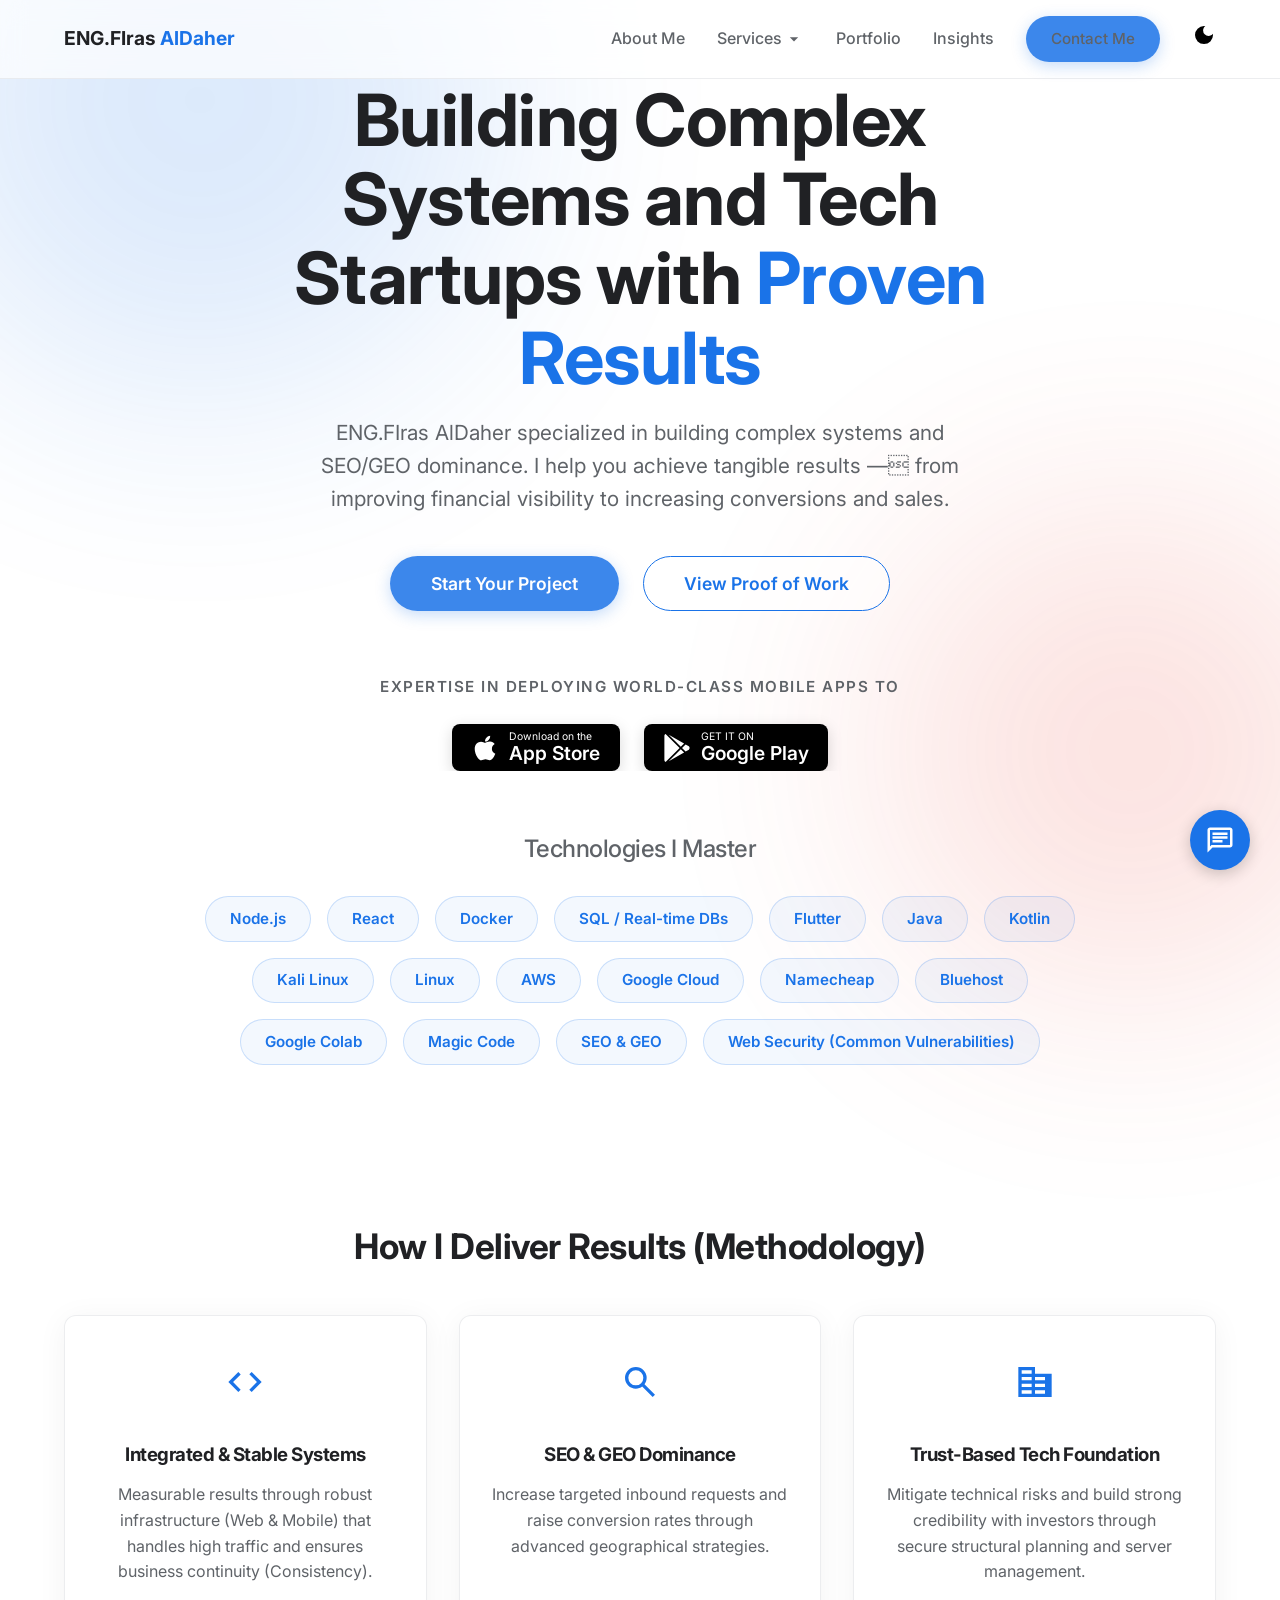
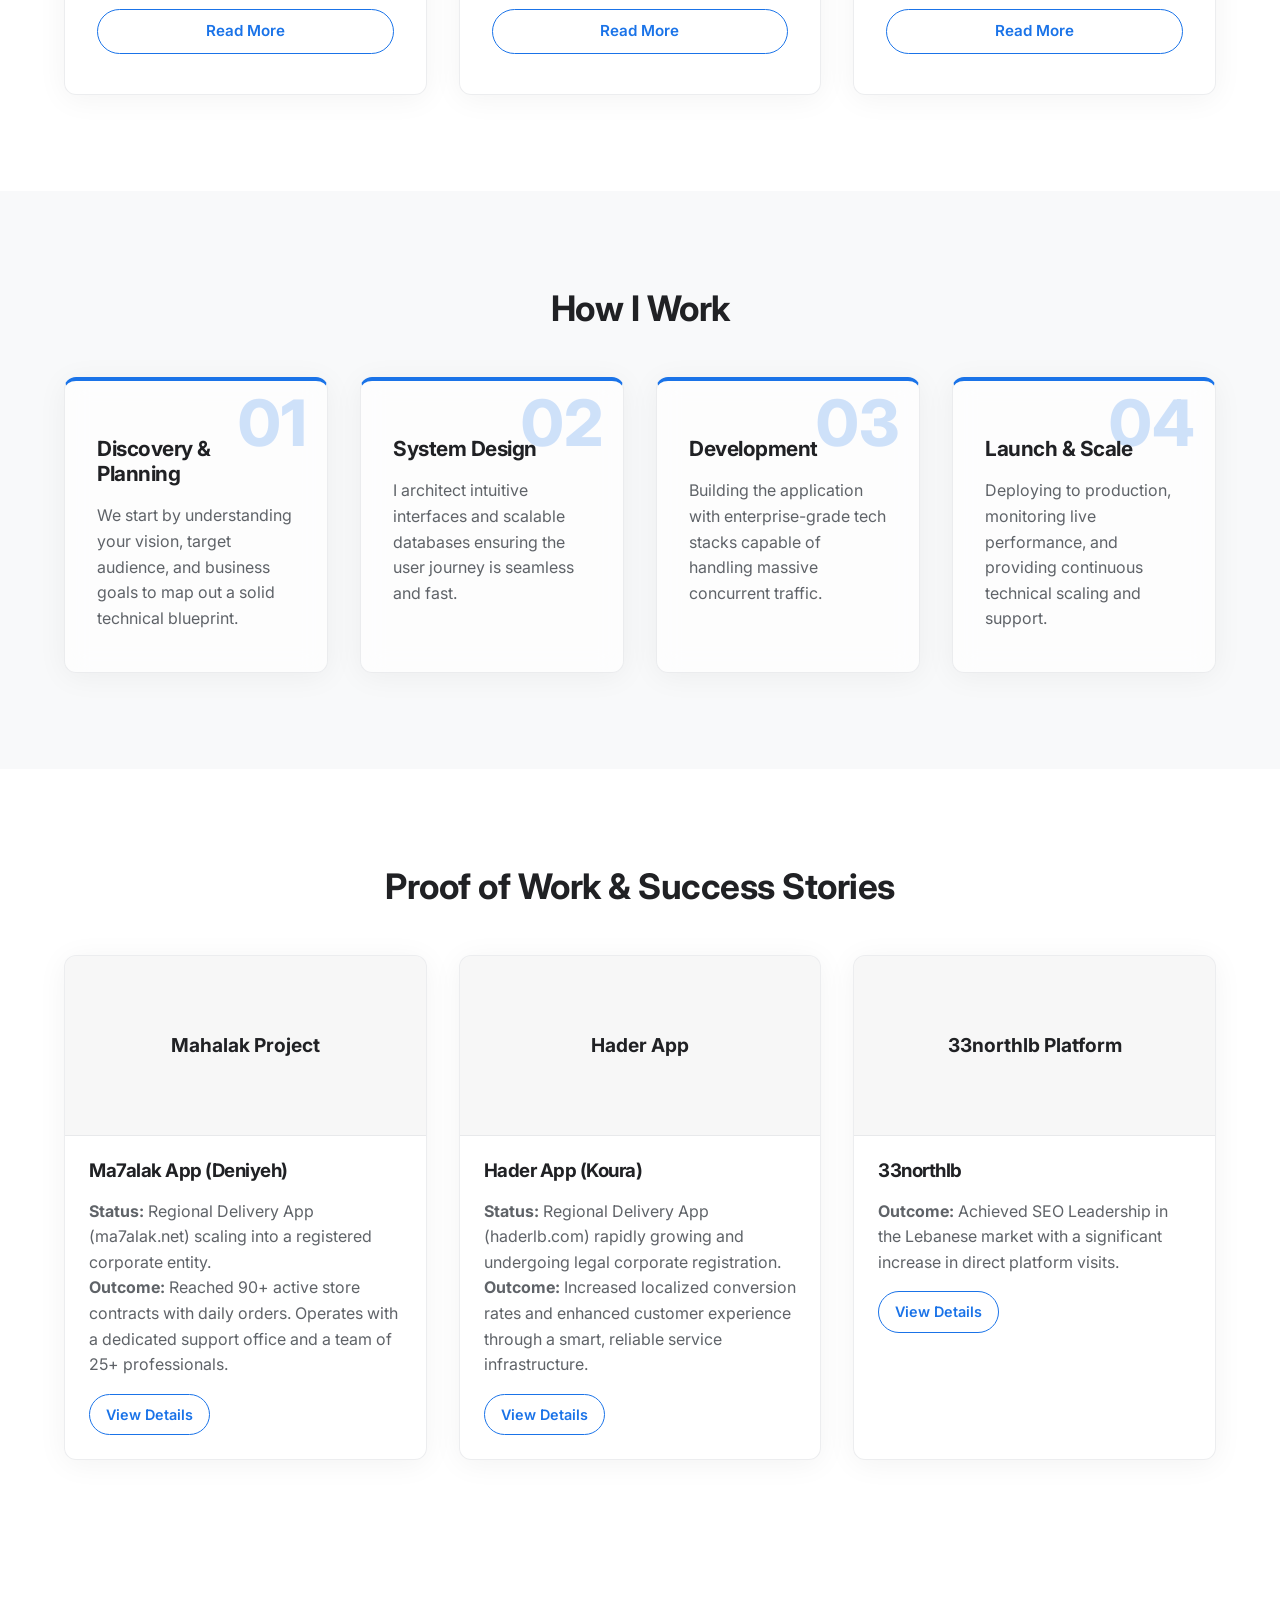
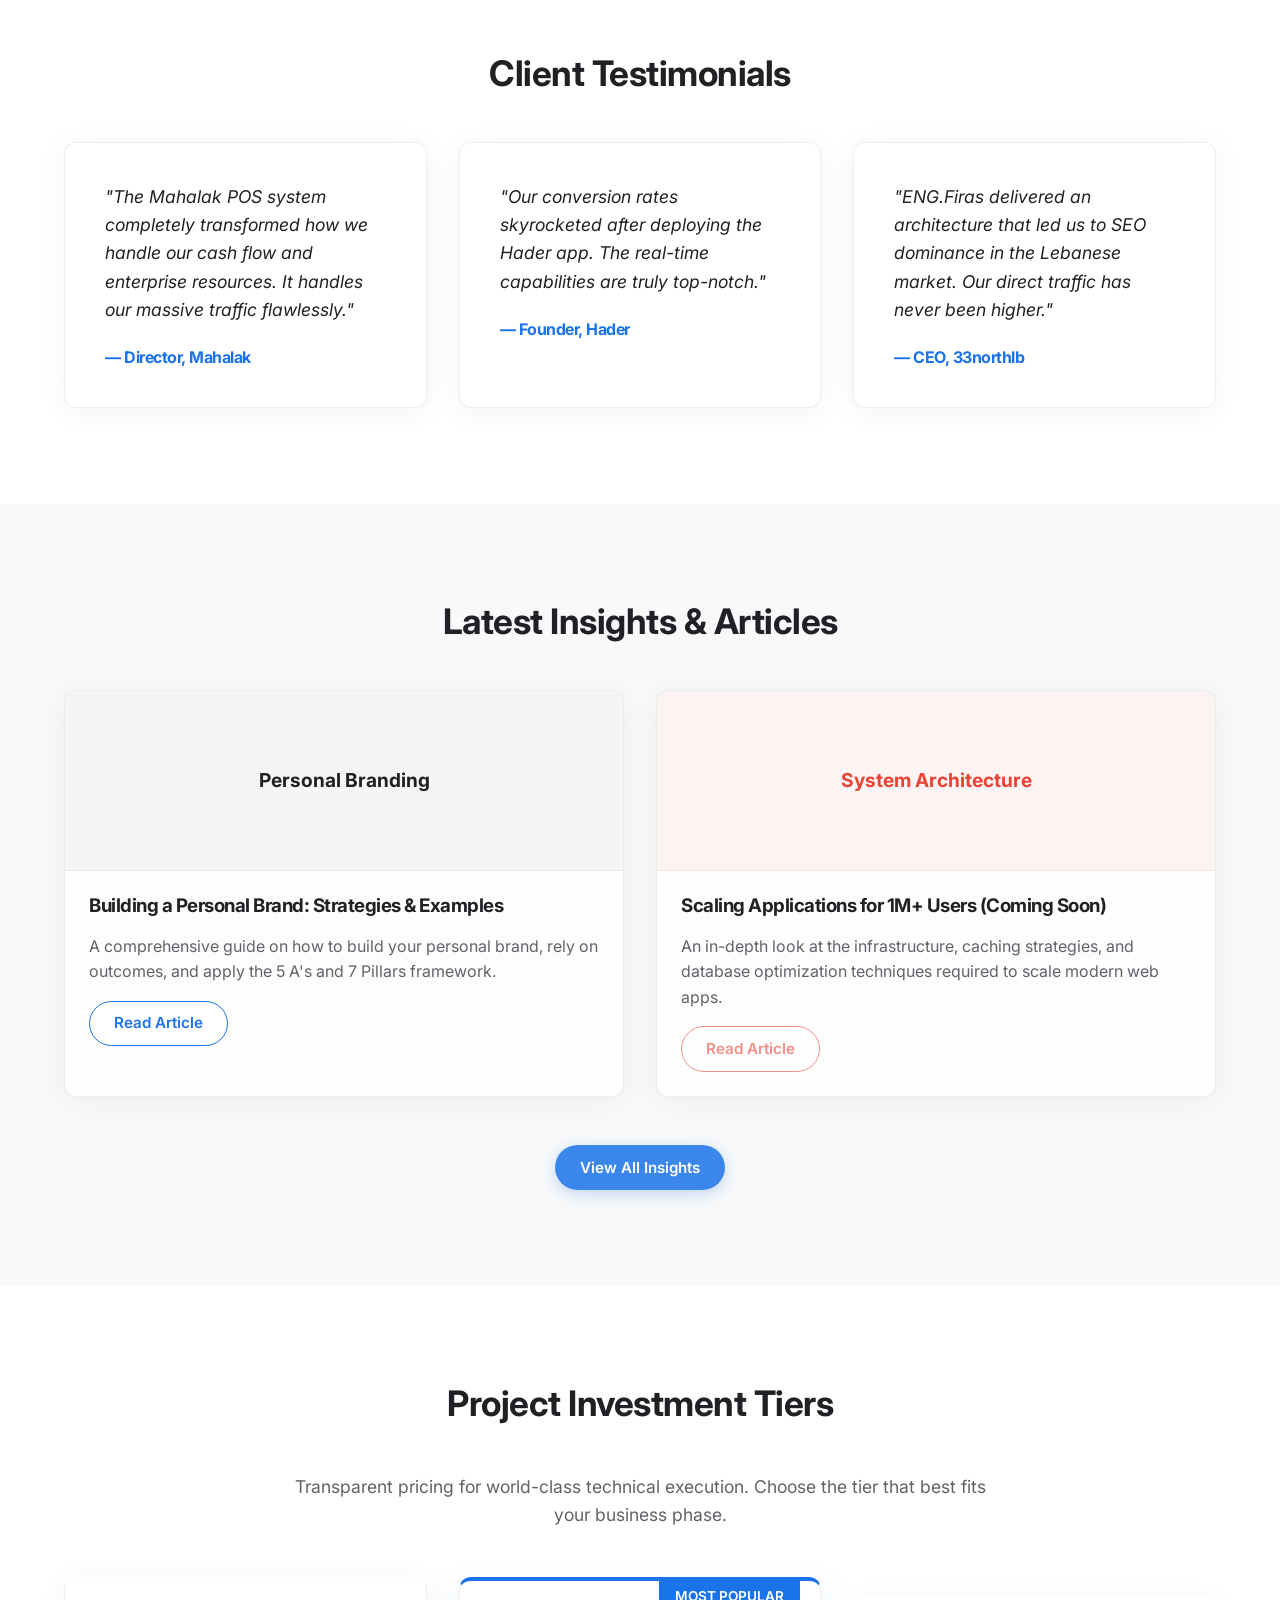
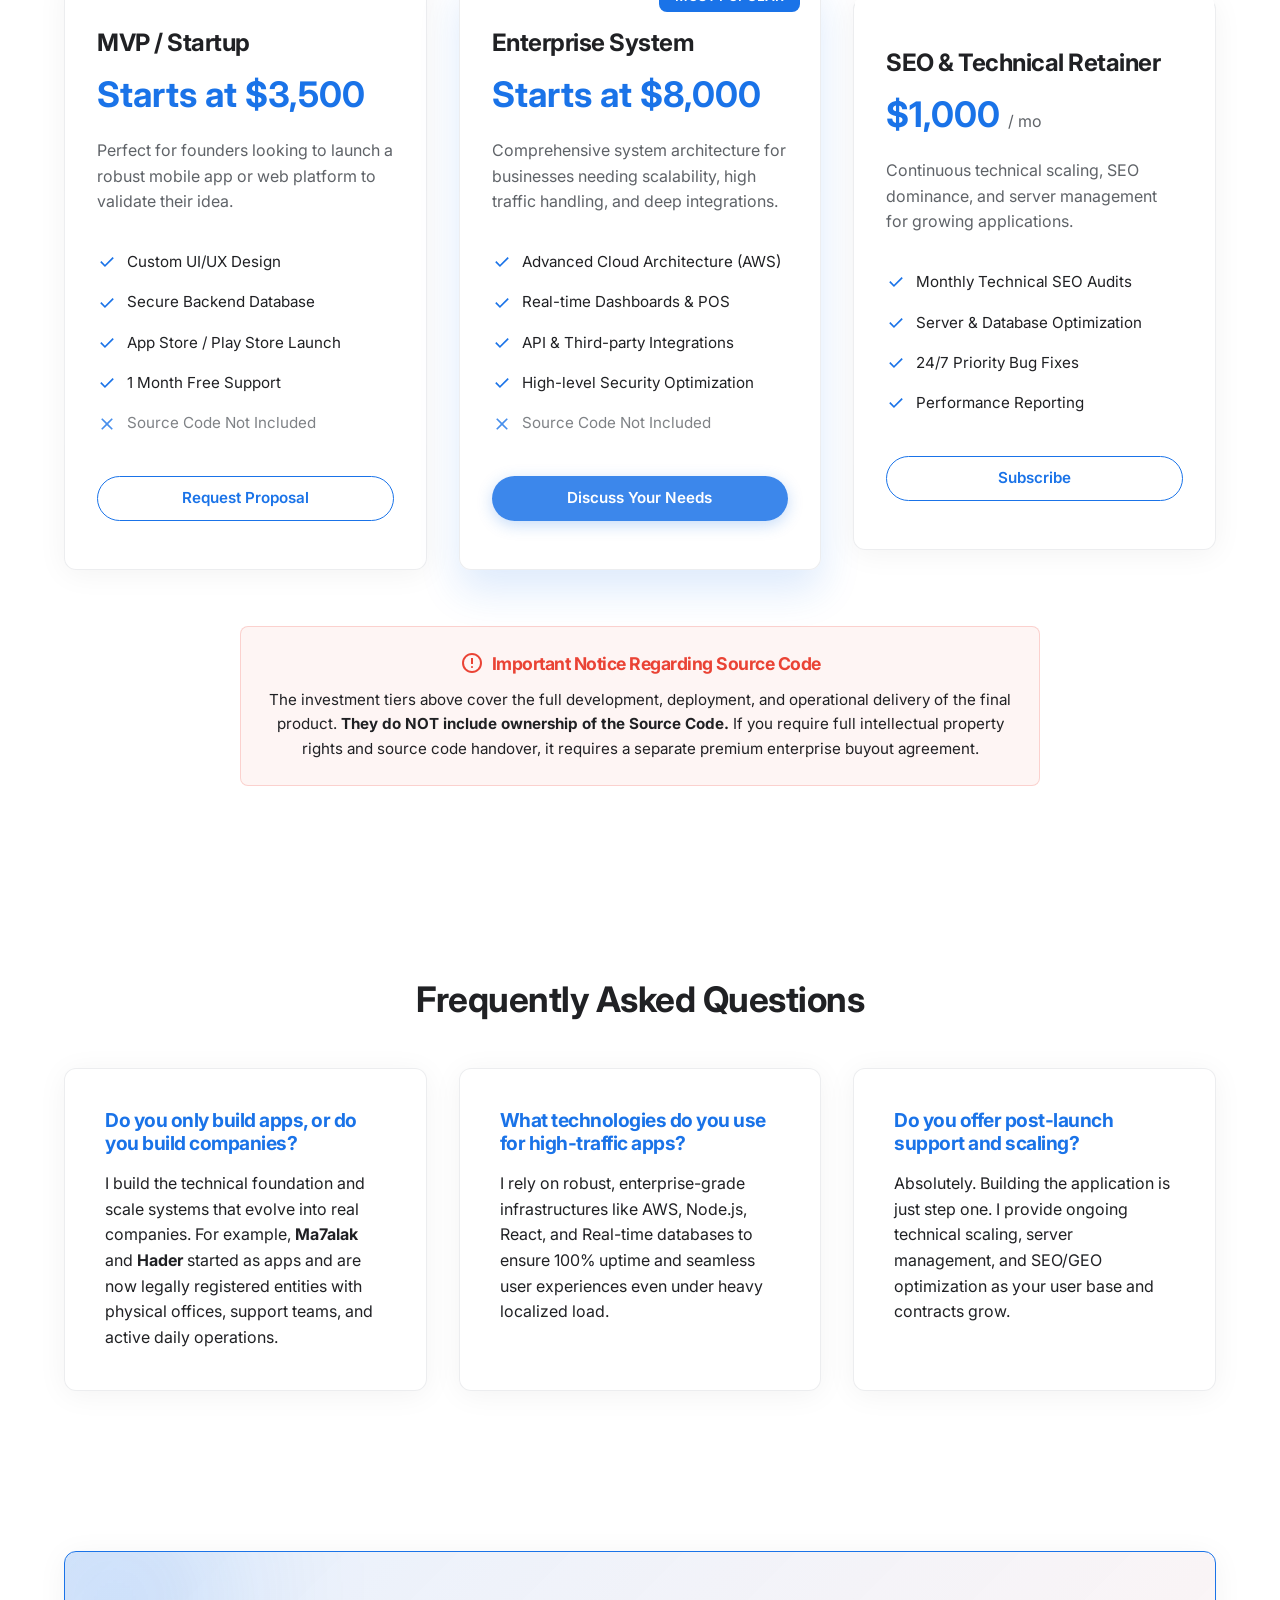
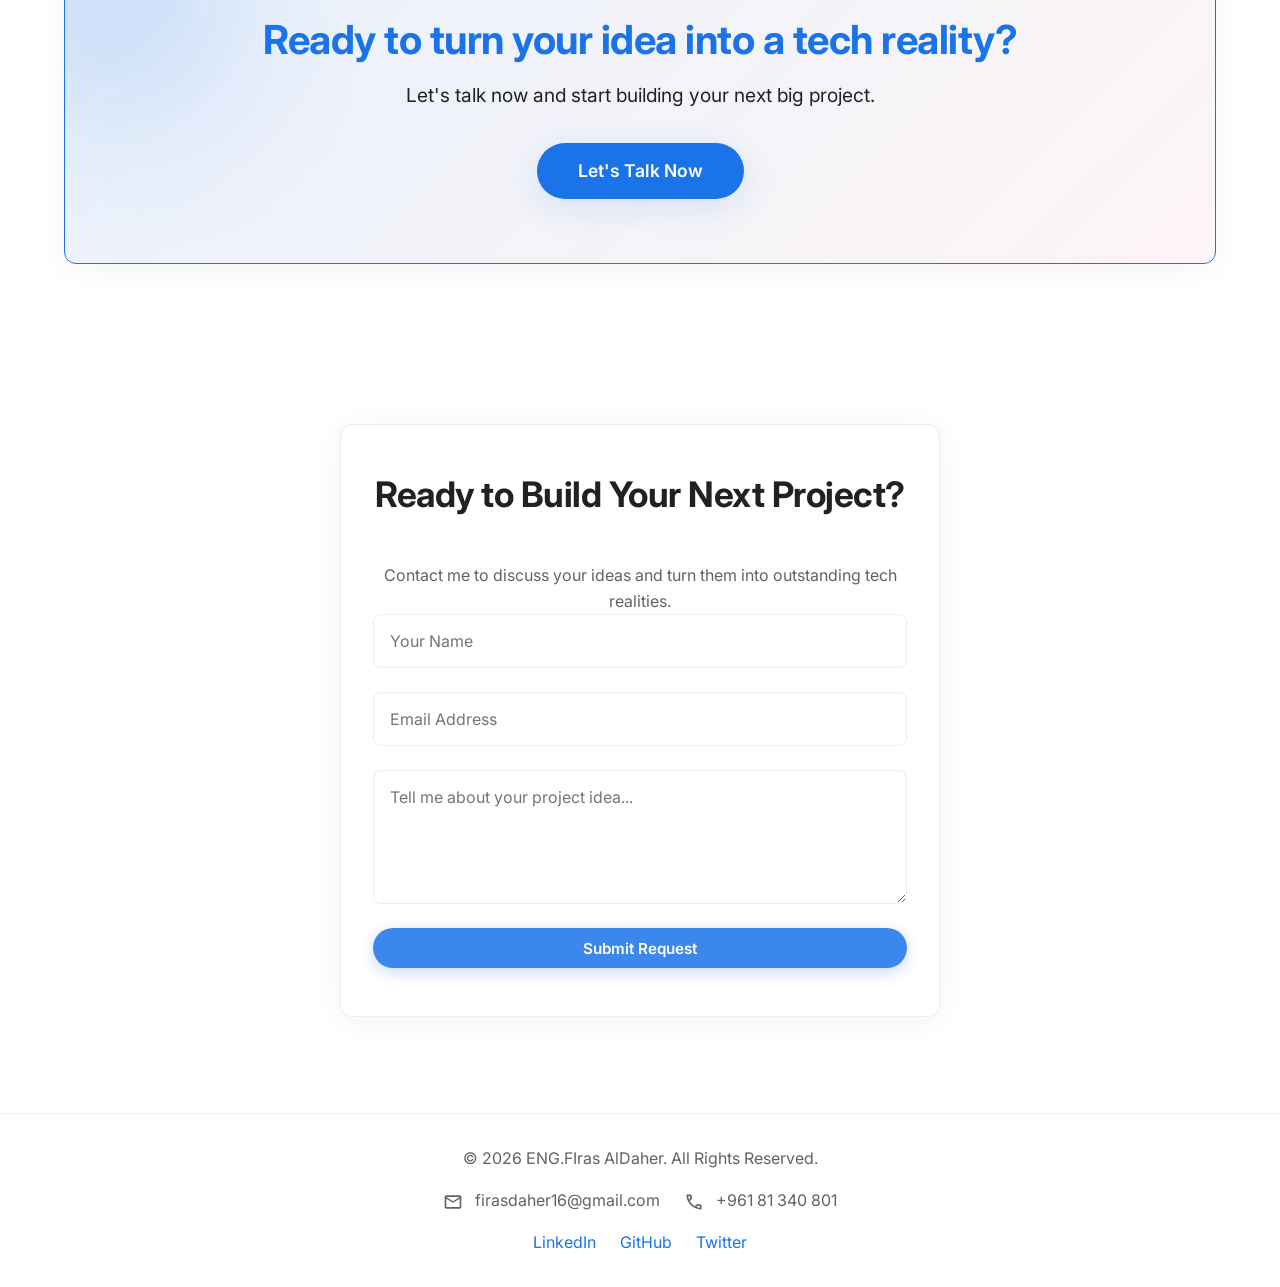
==== commit 6f33be39: "feat: add glassmorphism-inspired base CSS and theme support" ====
--- a/index.html
+++ b/index.html
@@ -133,19 +133,19 @@
                         <div class="icon"><svg xmlns="http://www.w3.org/2000/svg" height="40" viewBox="0 -960 960 960" width="40" fill="var(--primary)"><path d="M320-240 80-480l240-240 57 57-184 184 183 183-56 56Zm320 0-57-57 184-184-183-183 56-56 240 240-240 240Z"/></svg></div>
                         <h3>Integrated & Stable Systems</h3>
                         <p>Measurable results through robust infrastructure (Web & Mobile) that handles high traffic and ensures business continuity (Consistency).</p>
-                        <a href="/services/software-development/index.html" class="btn btn-outline" style="margin-top:1rem;font-size:0.9rem;padding:0.5rem 1rem;">Read More</a>
+                        <a href="/services/software-development/index.html" class="btn btn-outline">Read More</a>
                     </div>
                     <div class="service-card material-card" data-aos="fade-up">
                         <div class="icon"><svg xmlns="http://www.w3.org/2000/svg" height="40" viewBox="0 -960 960 960" width="40" fill="var(--primary)"><path d="M784-120 532-372q-30 24-69 38t-83 14q-109 0-184.5-75.5T120-580q0-109 75.5-184.5T380-840q109 0 184.5 75.5T640-580q0 44-14 83t-38 69l252 252-56 56ZM380-400q75 0 127.5-52.5T560-580q0-75-52.5-127.5T380-760q-75 0-127.5 52.5T200-580q0 75 52.5 127.5T380-400Z"/></svg></div>
                         <h3>SEO & GEO Dominance</h3>
                         <p>Increase targeted inbound requests and raise conversion rates through advanced geographical strategies.</p>
-                        <a href="/services/seo-optimization/index.html" class="btn btn-outline" style="margin-top:1rem;font-size:0.9rem;padding:0.5rem 1rem;">Read More</a>
+                        <a href="/services/seo-optimization/index.html" class="btn btn-outline">Read More</a>
                     </div>
                     <div class="service-card material-card" data-aos="fade-up">
                         <div class="icon"><svg xmlns="http://www.w3.org/2000/svg" height="40" viewBox="0 -960 960 960" width="40" fill="var(--primary)"><path d="M80-120v-720h400v160h400v560H80Zm80-80h240v-80H160v80Zm0-160h240v-80H160v80Zm0-160h240v-80H160v80Zm0-160h240v-80H160v80Zm320 480h240v-80H480v80Zm0-160h240v-80H480v80Zm0-160h240v-80H480v80Z"/></svg></div>
                         <h3>Trust-Based Tech Foundation</h3>
                         <p>Mitigate technical risks and build strong credibility with investors through secure structural planning and server management.</p>
-                        <a href="/services/startup-tech-foundation/index.html" class="btn btn-outline" style="margin-top:1rem;font-size:0.9rem;padding:0.5rem 1rem;">Read More</a>
+                        <a href="/services/startup-tech-foundation/index.html" class="btn btn-outline">Read More</a>
                     </div>
                 </div>
             </div>
--- a/assets/css/index.css
+++ b/assets/css/index.css
@@ -436,6 +436,20 @@
 .service-card {
     padding: 2.5rem 2rem;
     text-align: center;
+    display: flex;
+    flex-direction: column;
+    height: 100%;
+}
+
+.service-card p {
+    flex-grow: 1;
+    margin-bottom: 1.5rem;
+}
+
+.service-card .btn {
+    margin-top: auto;
+    font-size: 0.95rem;
+    padding: 0.6rem 1.2rem;
 }
 
 .service-card .icon {
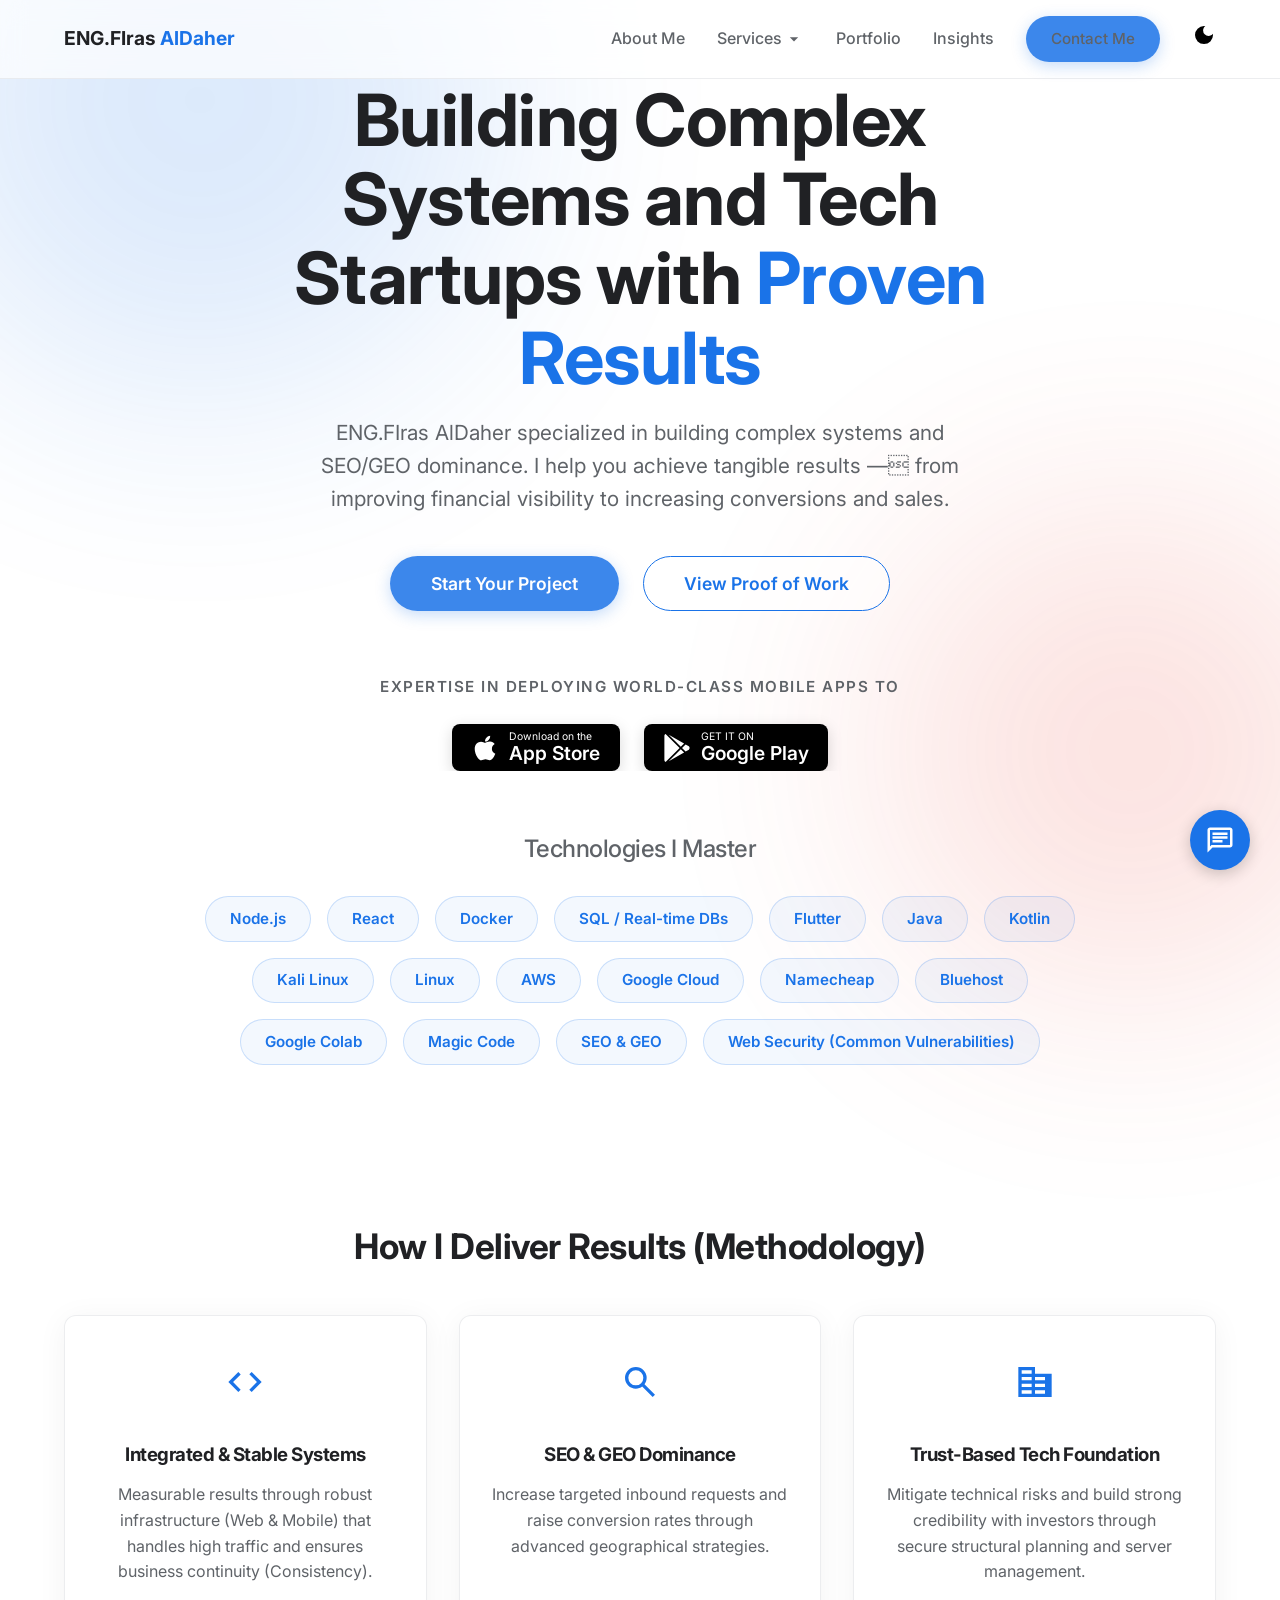
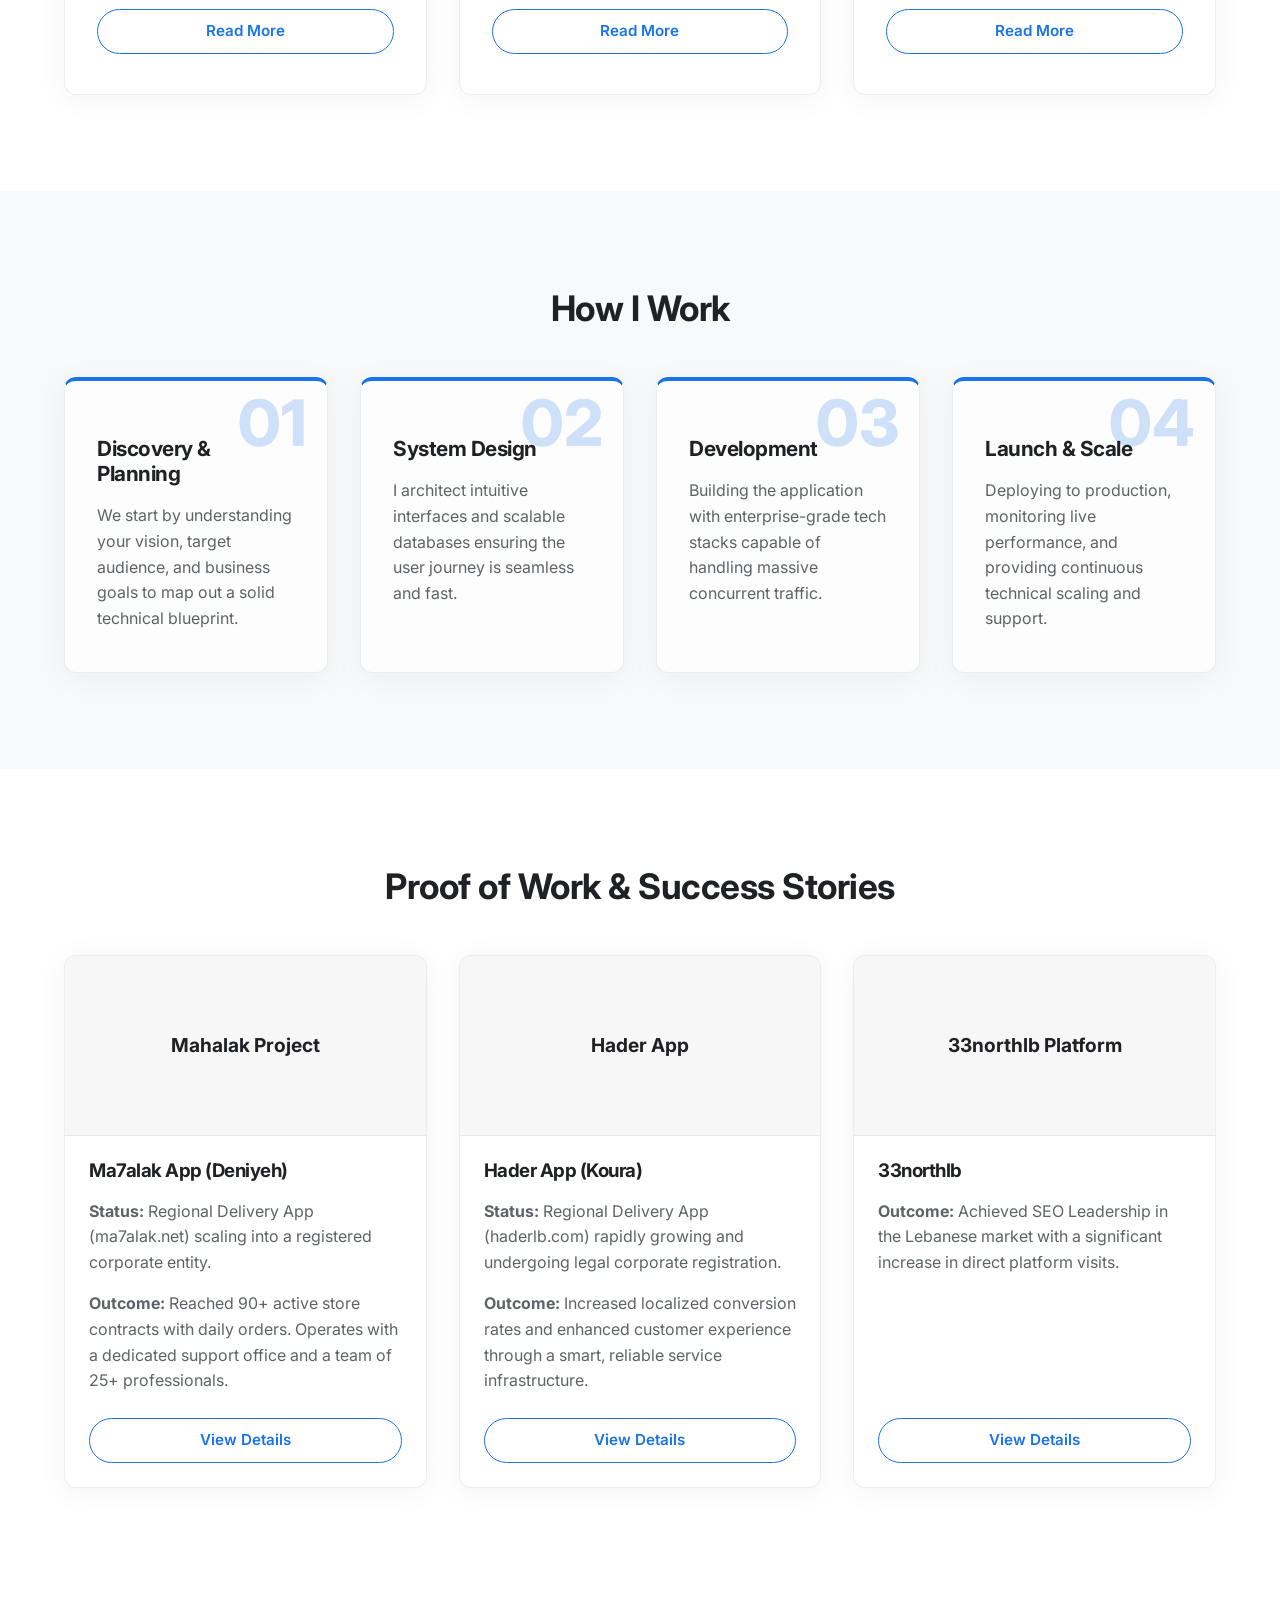
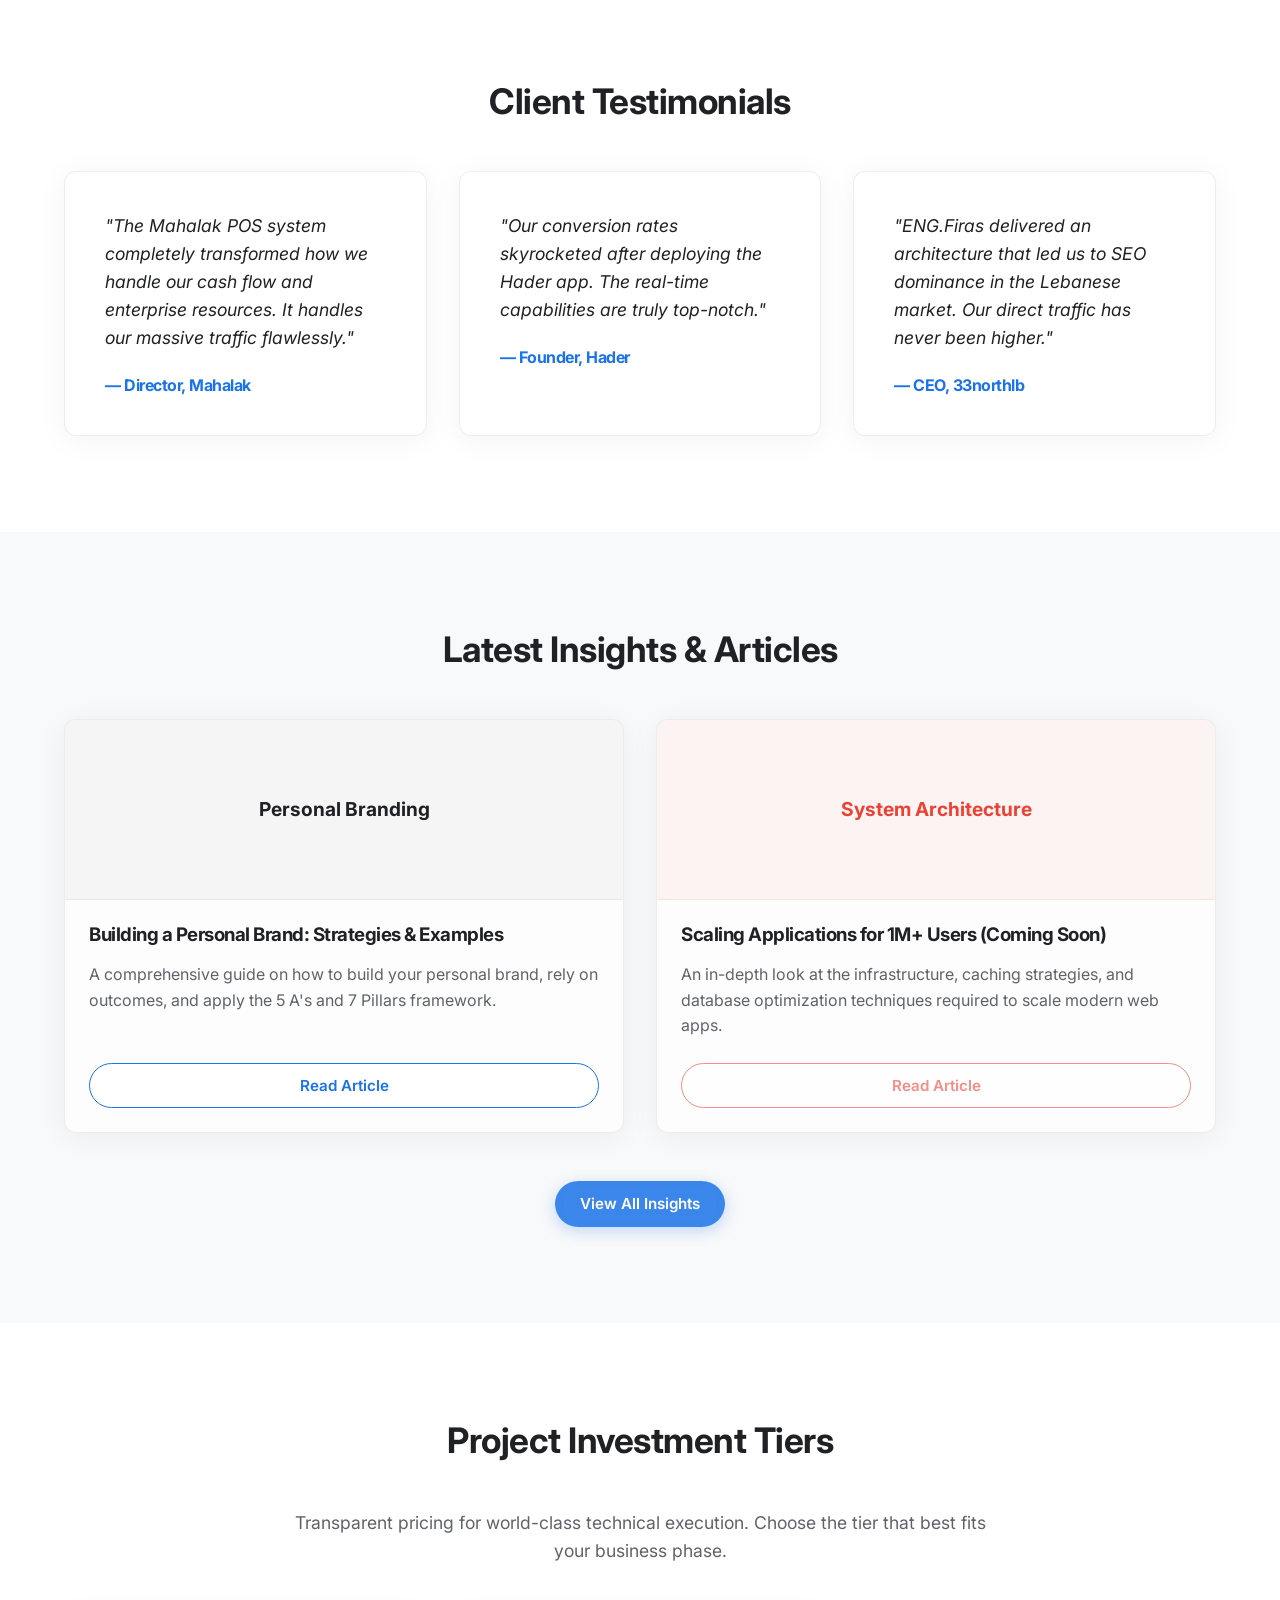
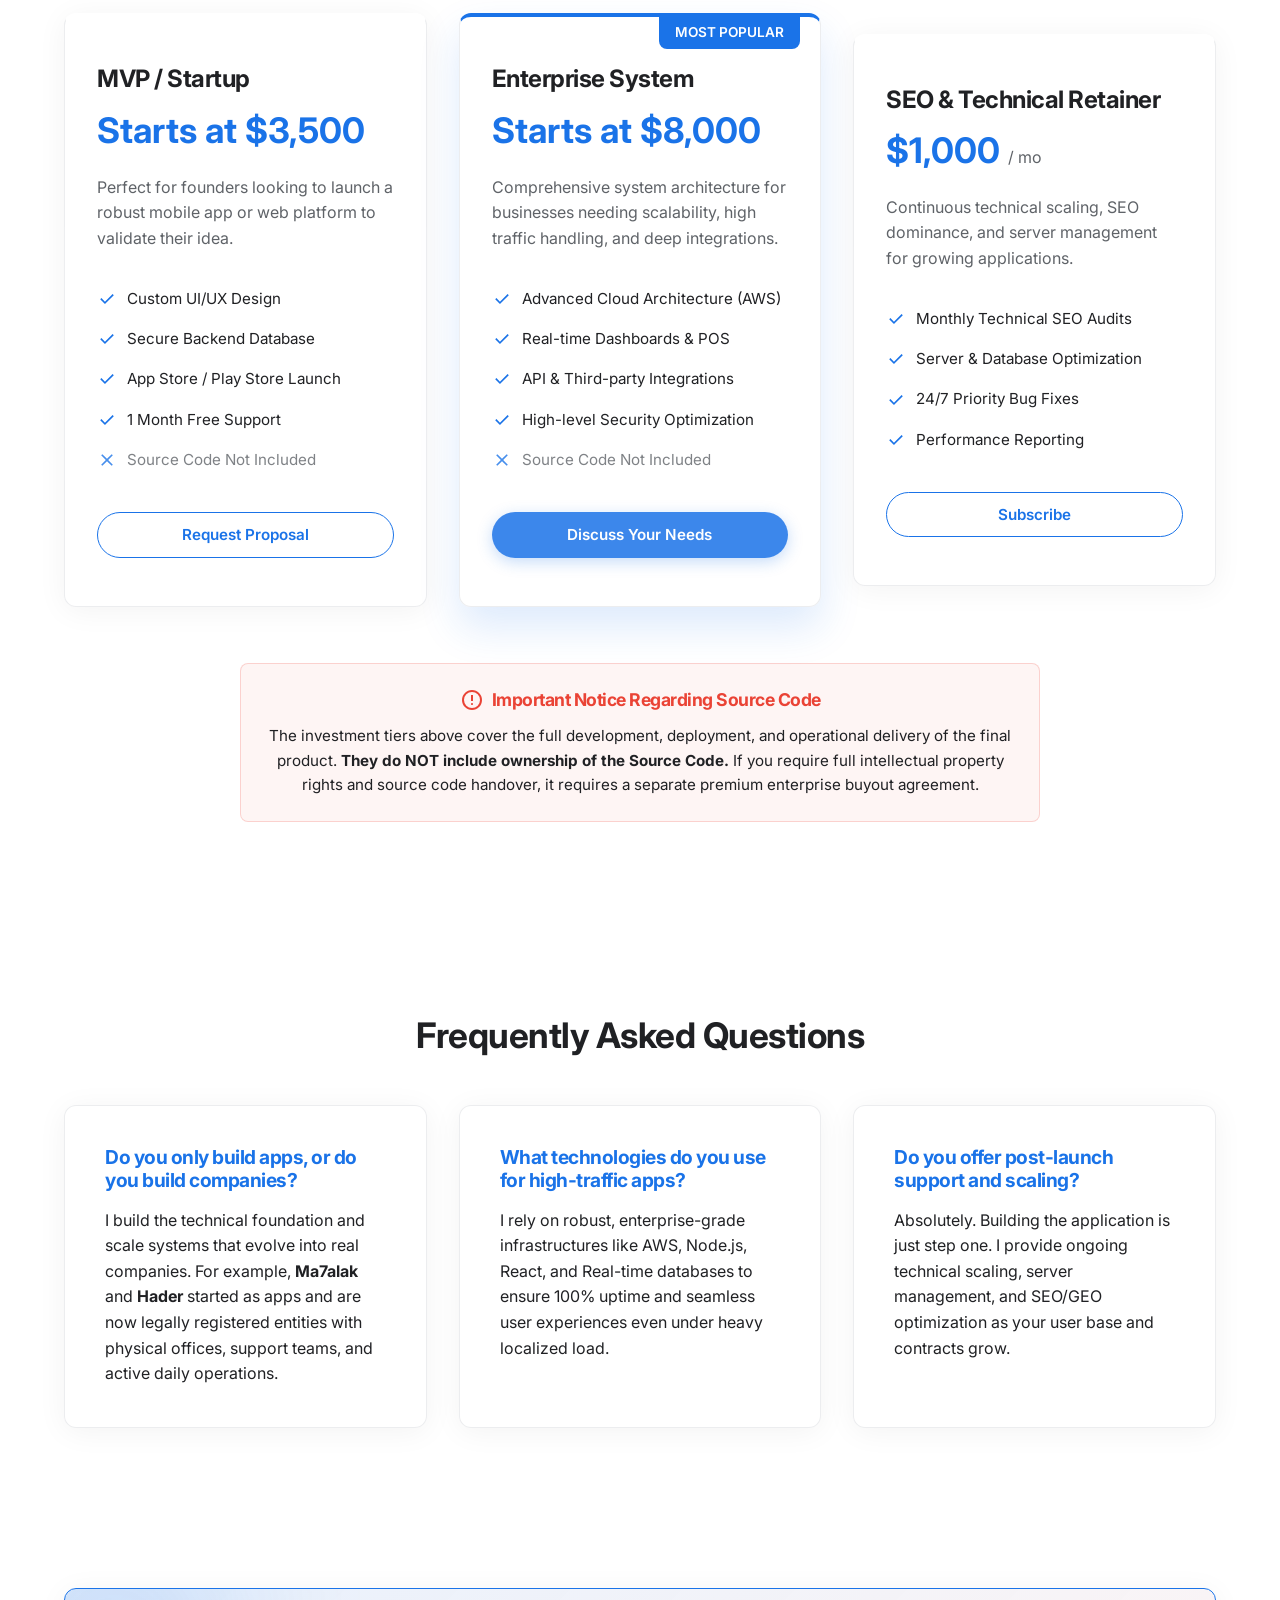
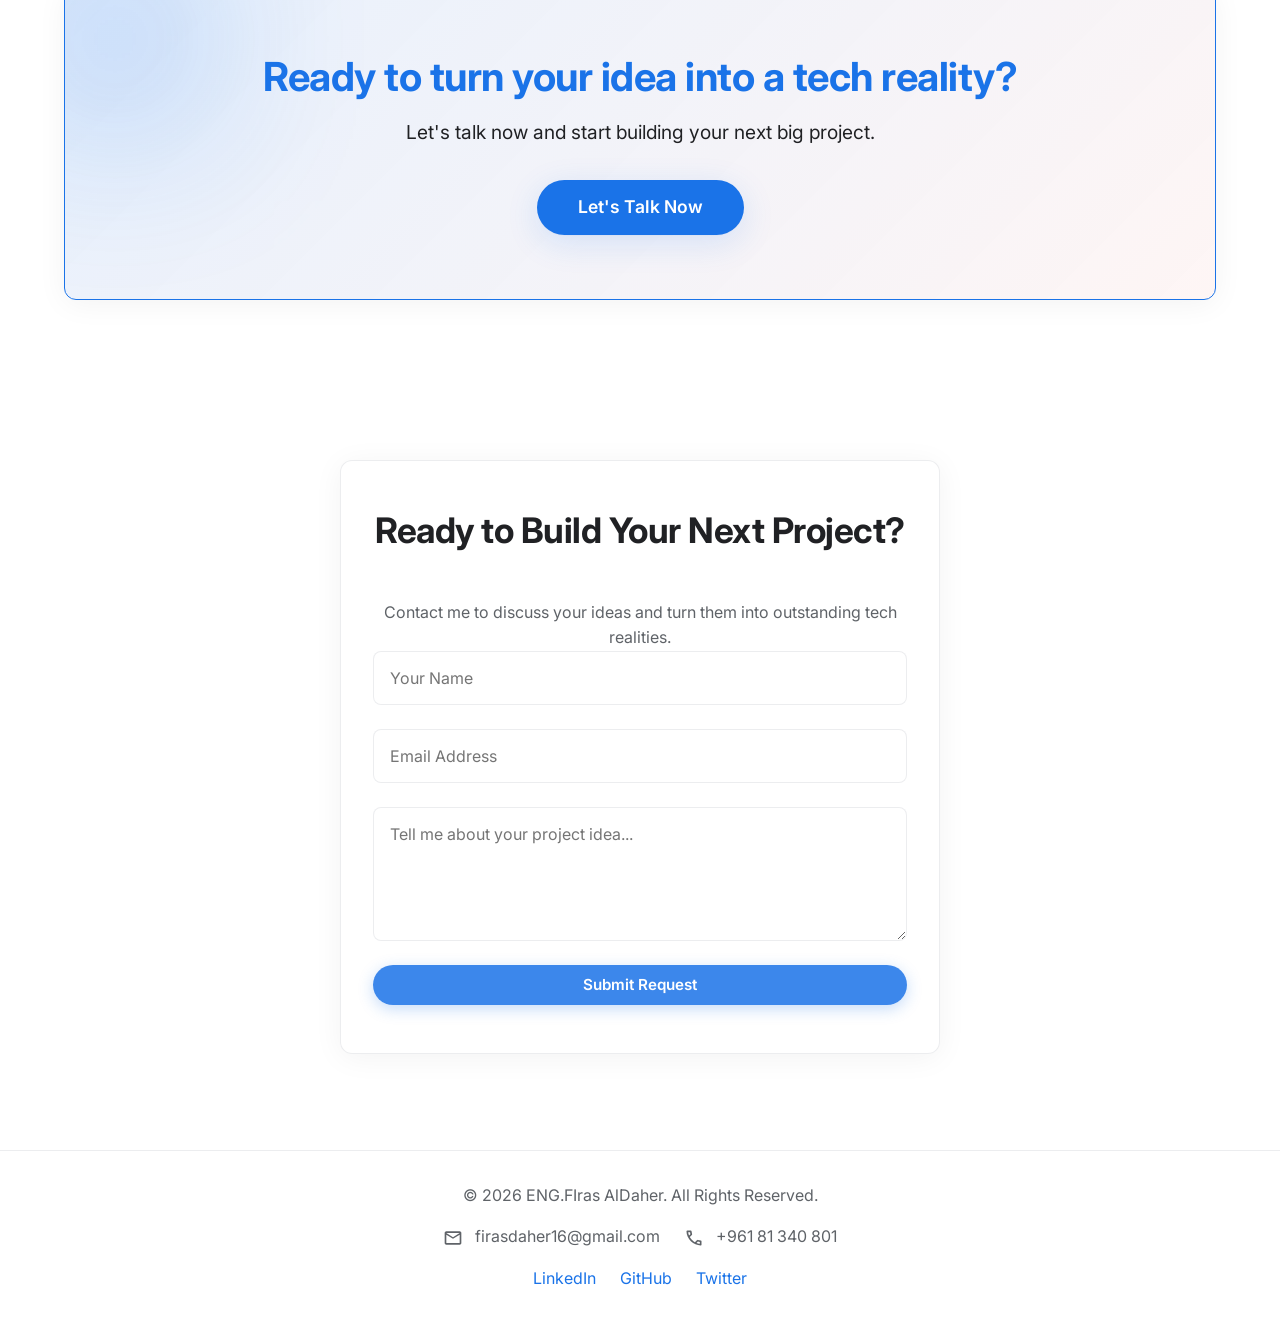
==== commit 1faaaf8c: "feat: add glassmorphism-inspired base CSS and update layout structure" ====
--- a/index.html
+++ b/index.html
@@ -193,7 +193,7 @@
                             <h3>Ma7alak App (Deniyeh)</h3>
                             <p><strong>Status:</strong> Regional Delivery App (ma7alak.net) scaling into a registered corporate entity.</p>
                             <p><strong>Outcome:</strong> Reached 90+ active store contracts with daily orders. Operates with a dedicated support office and a team of 25+ professionals.</p>
-                            <a href="/case-studies/mahalak/index.html" class="btn btn-outline" style="margin-top:1rem;font-size:0.9rem;padding:0.5rem 1rem;">View Details</a>
+                            <a href="/case-studies/mahalak/index.html" class="btn btn-outline">View Details</a>
                         </div>
                     </div>
                     <!-- Project 2 -->
@@ -205,7 +205,7 @@
                             <h3>Hader App (Koura)</h3>
                             <p><strong>Status:</strong> Regional Delivery App (haderlb.com) rapidly growing and undergoing legal corporate registration.</p>
                             <p><strong>Outcome:</strong> Increased localized conversion rates and enhanced customer experience through a smart, reliable service infrastructure.</p>
-                            <a href="/case-studies/hader/index.html" class="btn btn-outline" style="margin-top:1rem;font-size:0.9rem;padding:0.5rem 1rem;">View Details</a>
+                            <a href="/case-studies/hader/index.html" class="btn btn-outline">View Details</a>
                         </div>
                     </div>
                     <!-- Project 3 -->
@@ -216,7 +216,7 @@
                         <div class="project-info">
                             <h3>33northlb</h3>
                             <p><strong>Outcome:</strong> Achieved SEO Leadership in the Lebanese market with a significant increase in direct platform visits.</p>
-                            <a href="/case-studies/33northlb/index.html" class="btn btn-outline" style="margin-top:1rem;font-size:0.9rem;padding:0.5rem 1rem;">View Details</a>
+                            <a href="/case-studies/33northlb/index.html" class="btn btn-outline">View Details</a>
                         </div>
                     </div>
                 </div>
@@ -256,7 +256,7 @@
                         <div class="project-info">
                             <h3>Building a Personal Brand: Strategies & Examples</h3>
                             <p>A comprehensive guide on how to build your personal brand, rely on outcomes, and apply the 5 A's and 7 Pillars framework.</p>
-                            <a href="/insights/personal-branding-strategy/index.html" class="btn btn-outline" style="margin-top: 1rem;">Read Article</a>
+                            <a href="/insights/personal-branding-strategy/index.html" class="btn btn-outline">Read Article</a>
                         </div>
                     </div>
                     <!-- Placeholder for future insight -->
@@ -267,7 +267,7 @@
                         <div class="project-info">
                             <h3>Scaling Applications for 1M+ Users (Coming Soon)</h3>
                             <p>An in-depth look at the infrastructure, caching strategies, and database optimization techniques required to scale modern web apps.</p>
-                            <a href="#" class="btn btn-outline" style="margin-top: 1rem; pointer-events: none; opacity: 0.6; border-color: var(--google-red); color: var(--google-red);">Read Article</a>
+                            <a href="#" class="btn btn-outline" style="pointer-events: none; opacity: 0.6; border-color: var(--google-red); color: var(--google-red);">Read Article</a>
                         </div>
                     </div>
                 </div>
--- a/assets/css/index.css
+++ b/assets/css/index.css
@@ -478,6 +478,13 @@
     text-align: left;
     position: relative;
     border-top: 4px solid var(--primary);
+    display: flex;
+    flex-direction: column;
+    height: 100%;
+}
+
+.process-step p {
+    flex-grow: 1;
 }
 
 .step-number {
@@ -518,6 +525,7 @@
     overflow: hidden;
     display: flex;
     flex-direction: column;
+    height: 100%;
 }
 
 .project-image {
@@ -539,6 +547,24 @@
 
 .project-info {
     padding: 1.5rem;
+    display: flex;
+    flex-direction: column;
+    flex-grow: 1;
+}
+
+.project-info p {
+    margin-bottom: 1rem;
+}
+
+.project-info p:last-of-type {
+    margin-bottom: 1.5rem;
+    flex-grow: 1;
+}
+
+.project-info .btn {
+    margin-top: auto;
+    font-size: 0.95rem;
+    padding: 0.6rem 1.2rem;
 }
 
 /* Testimonials Section */
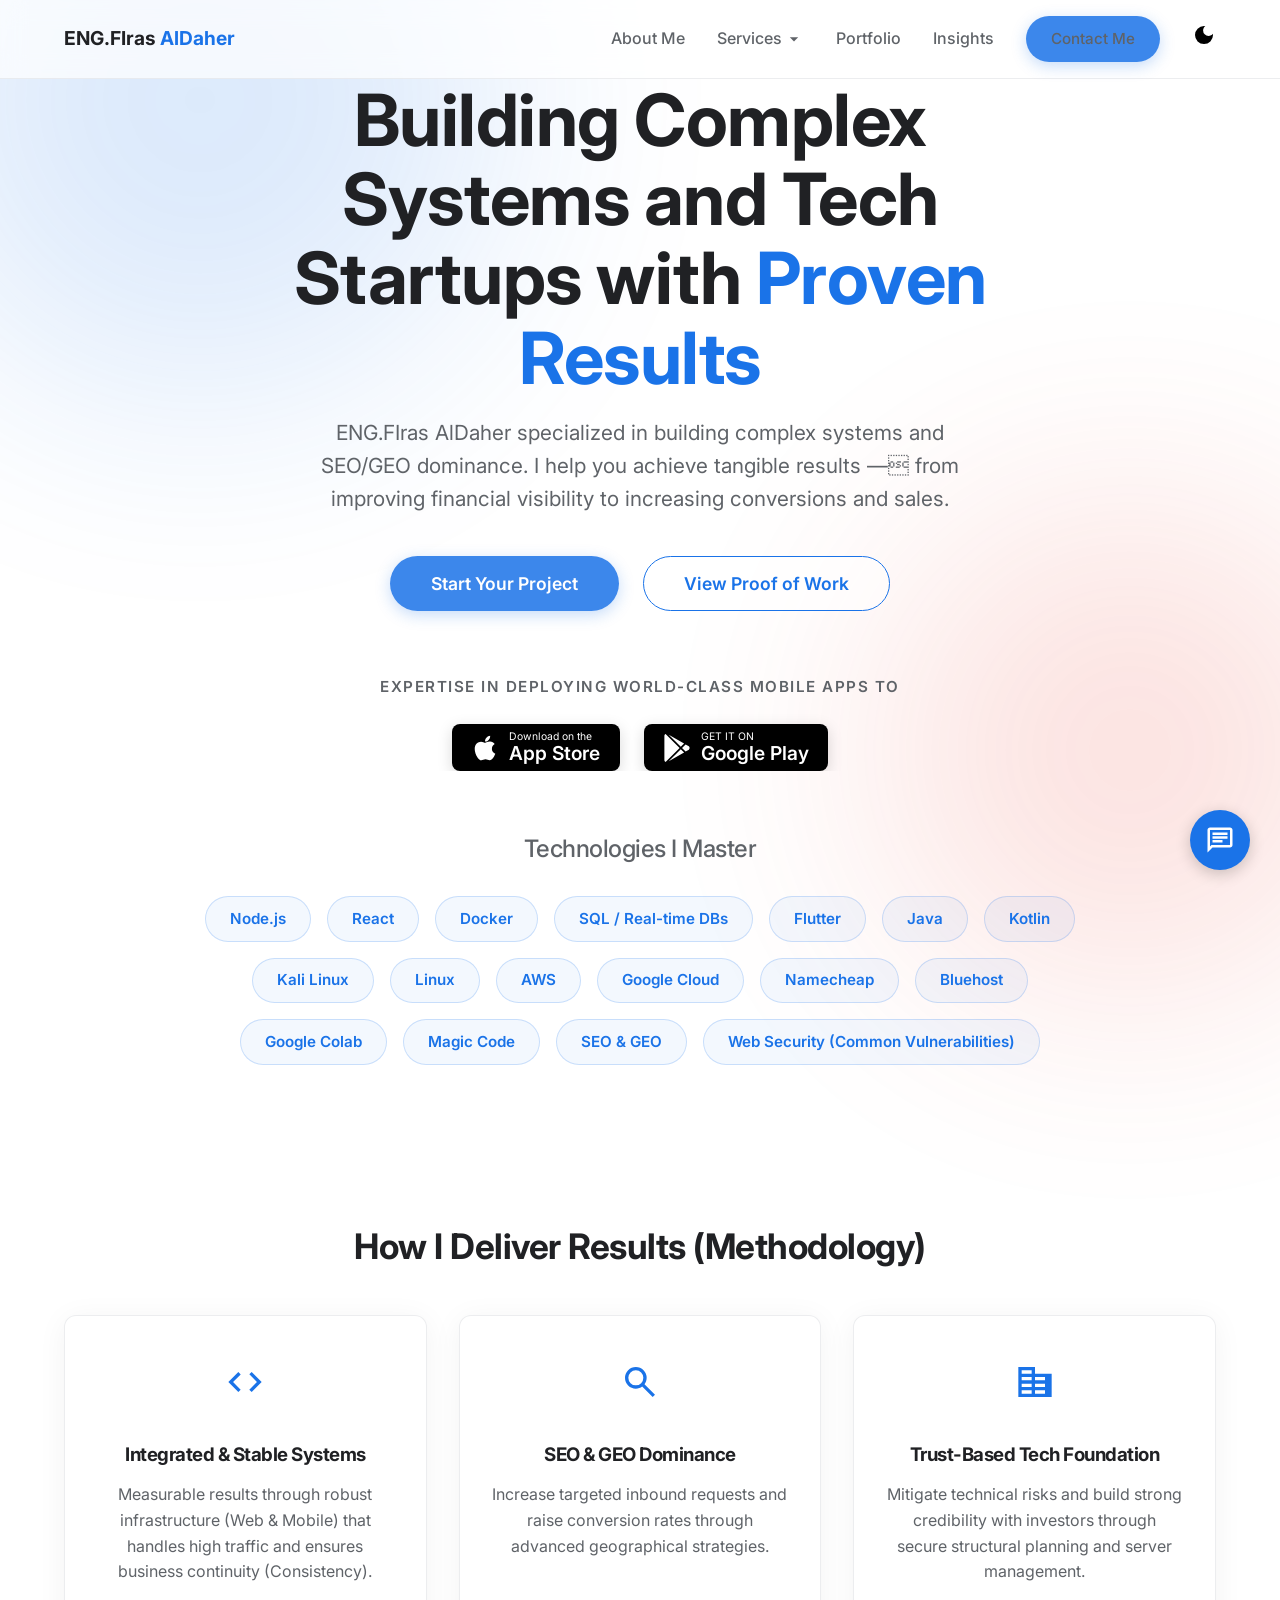
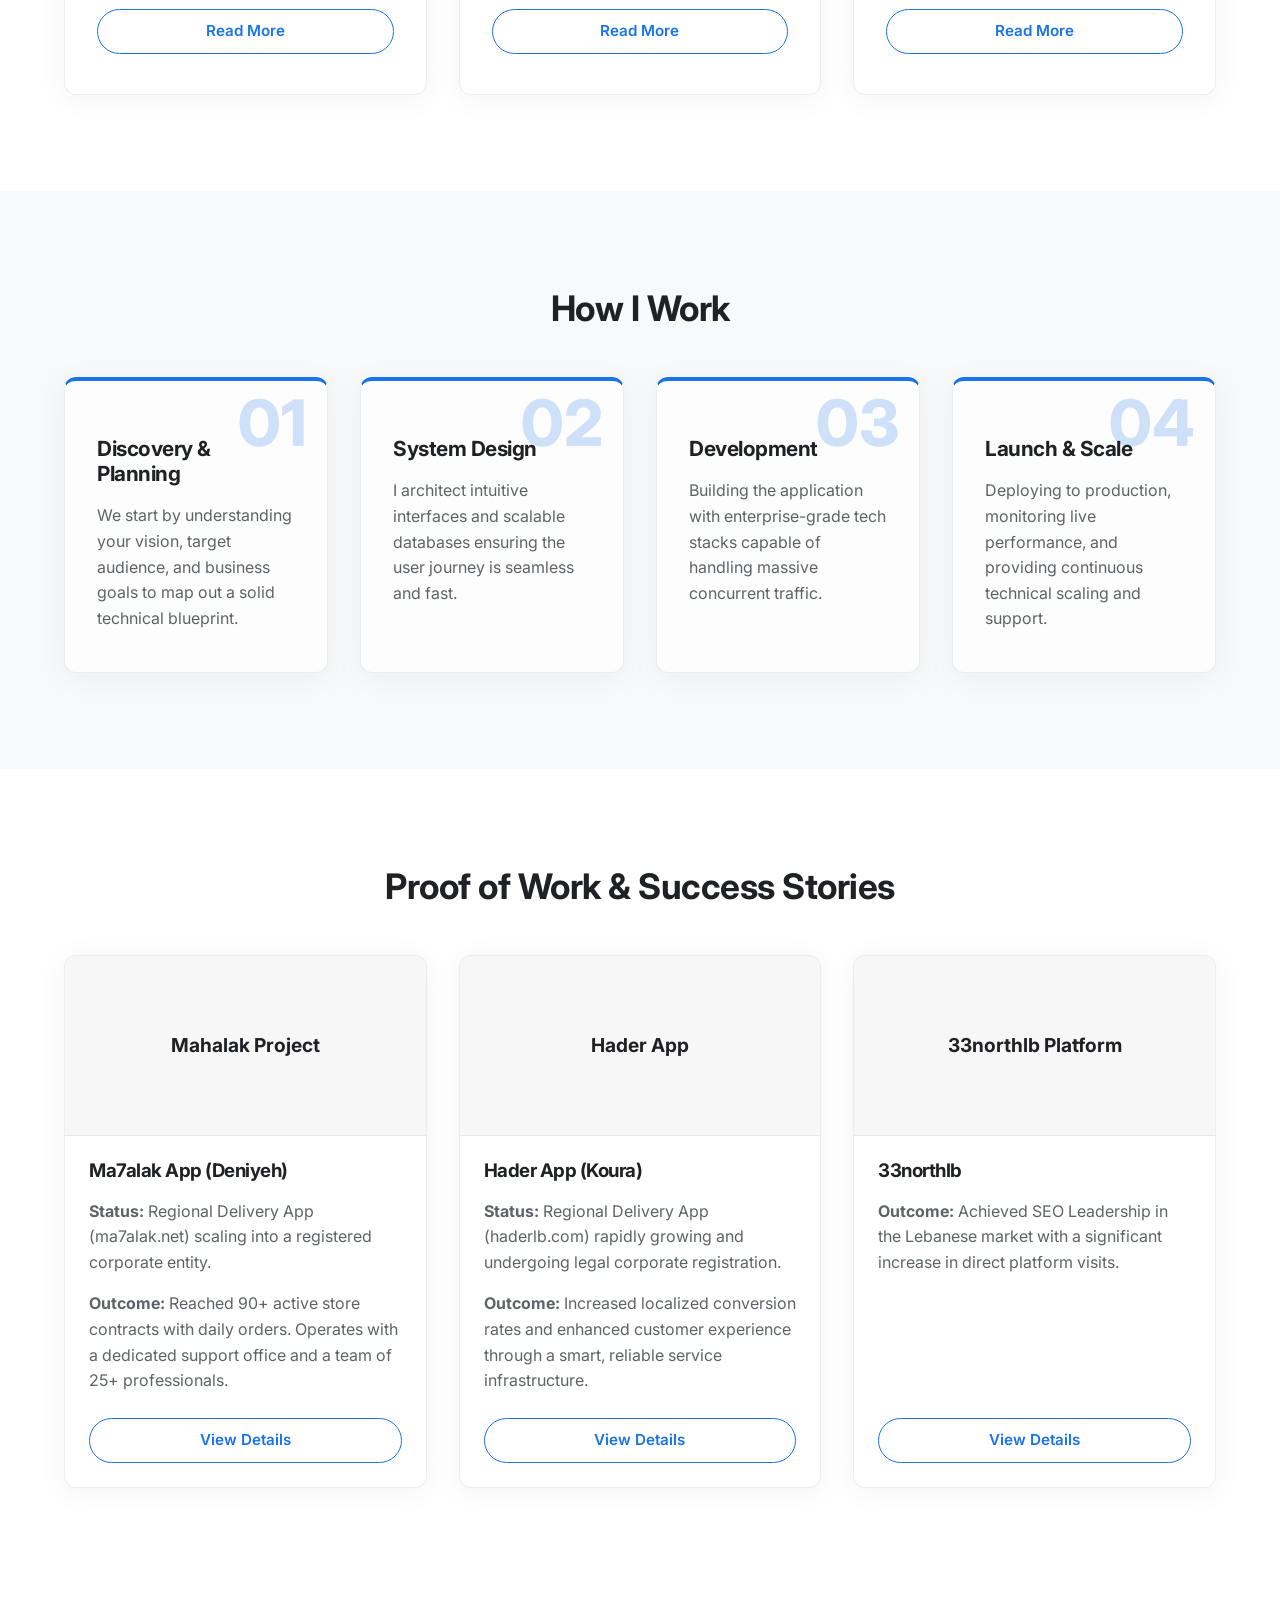
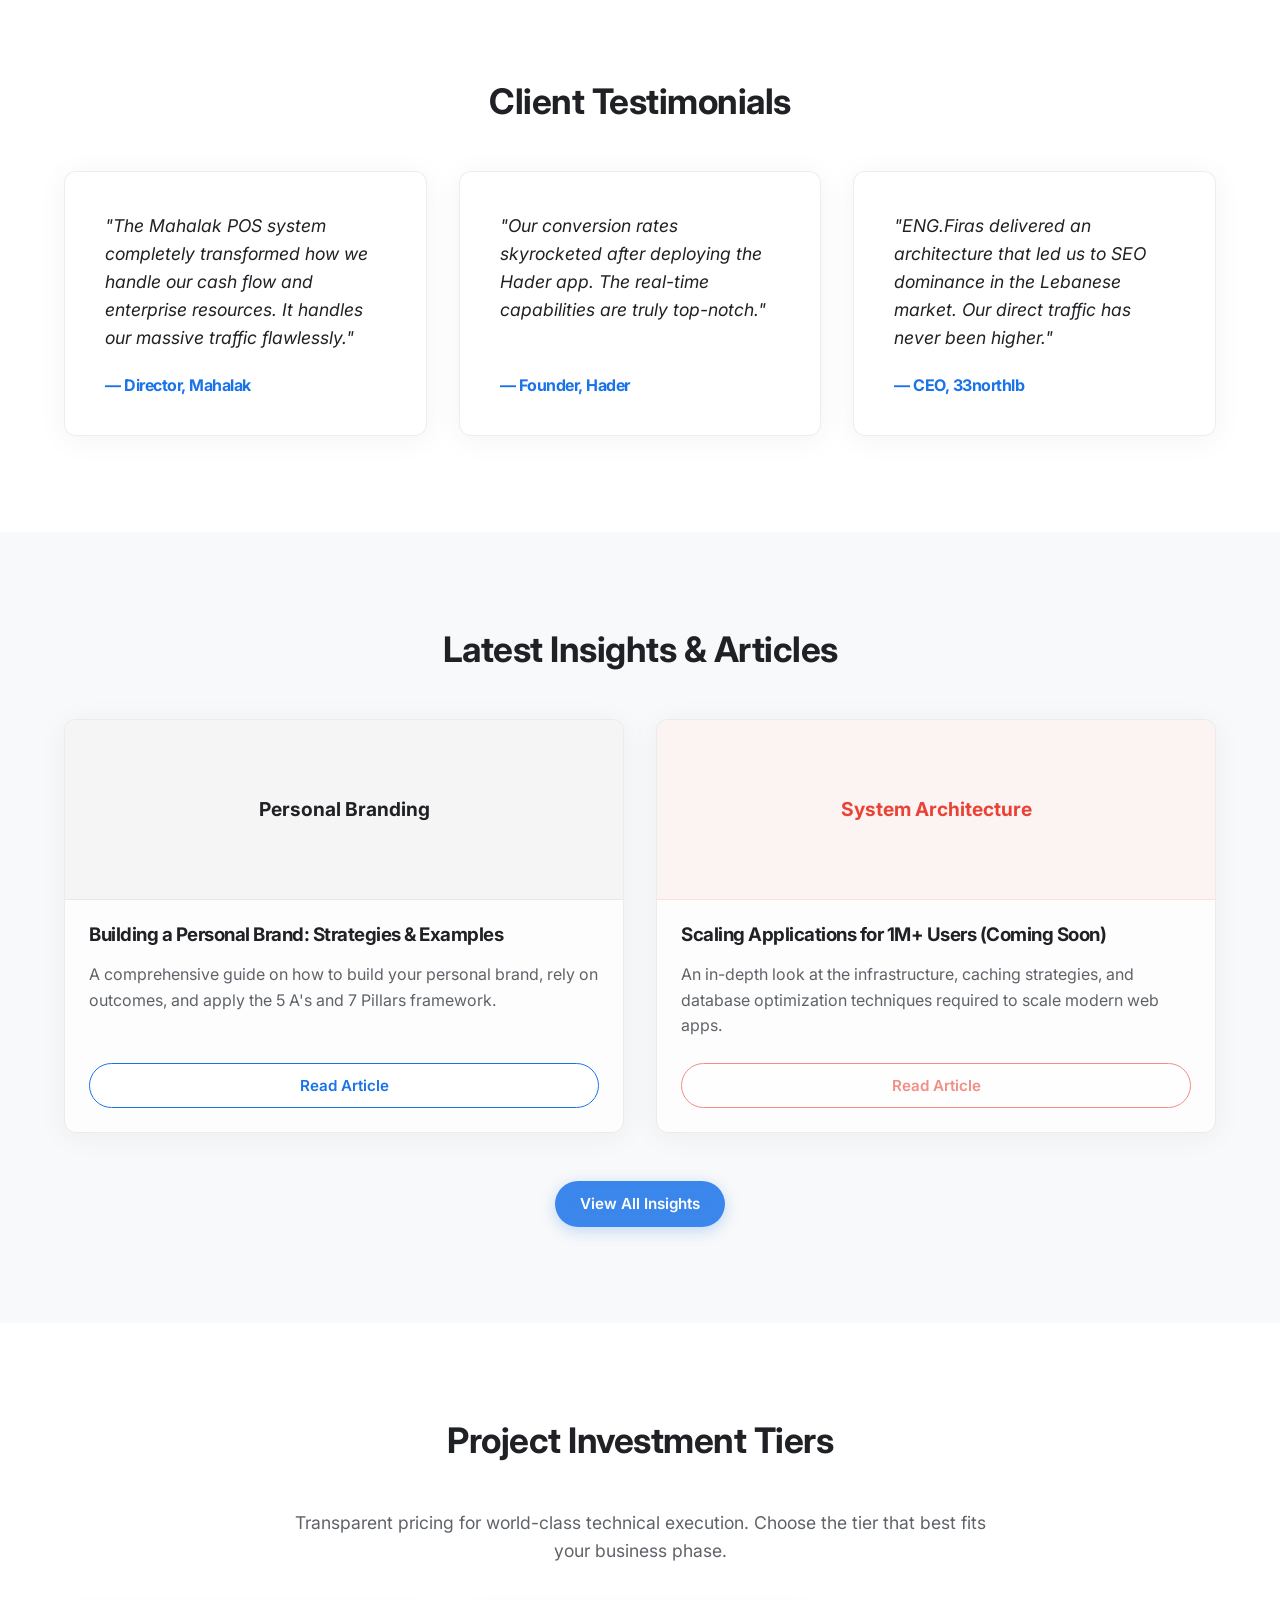
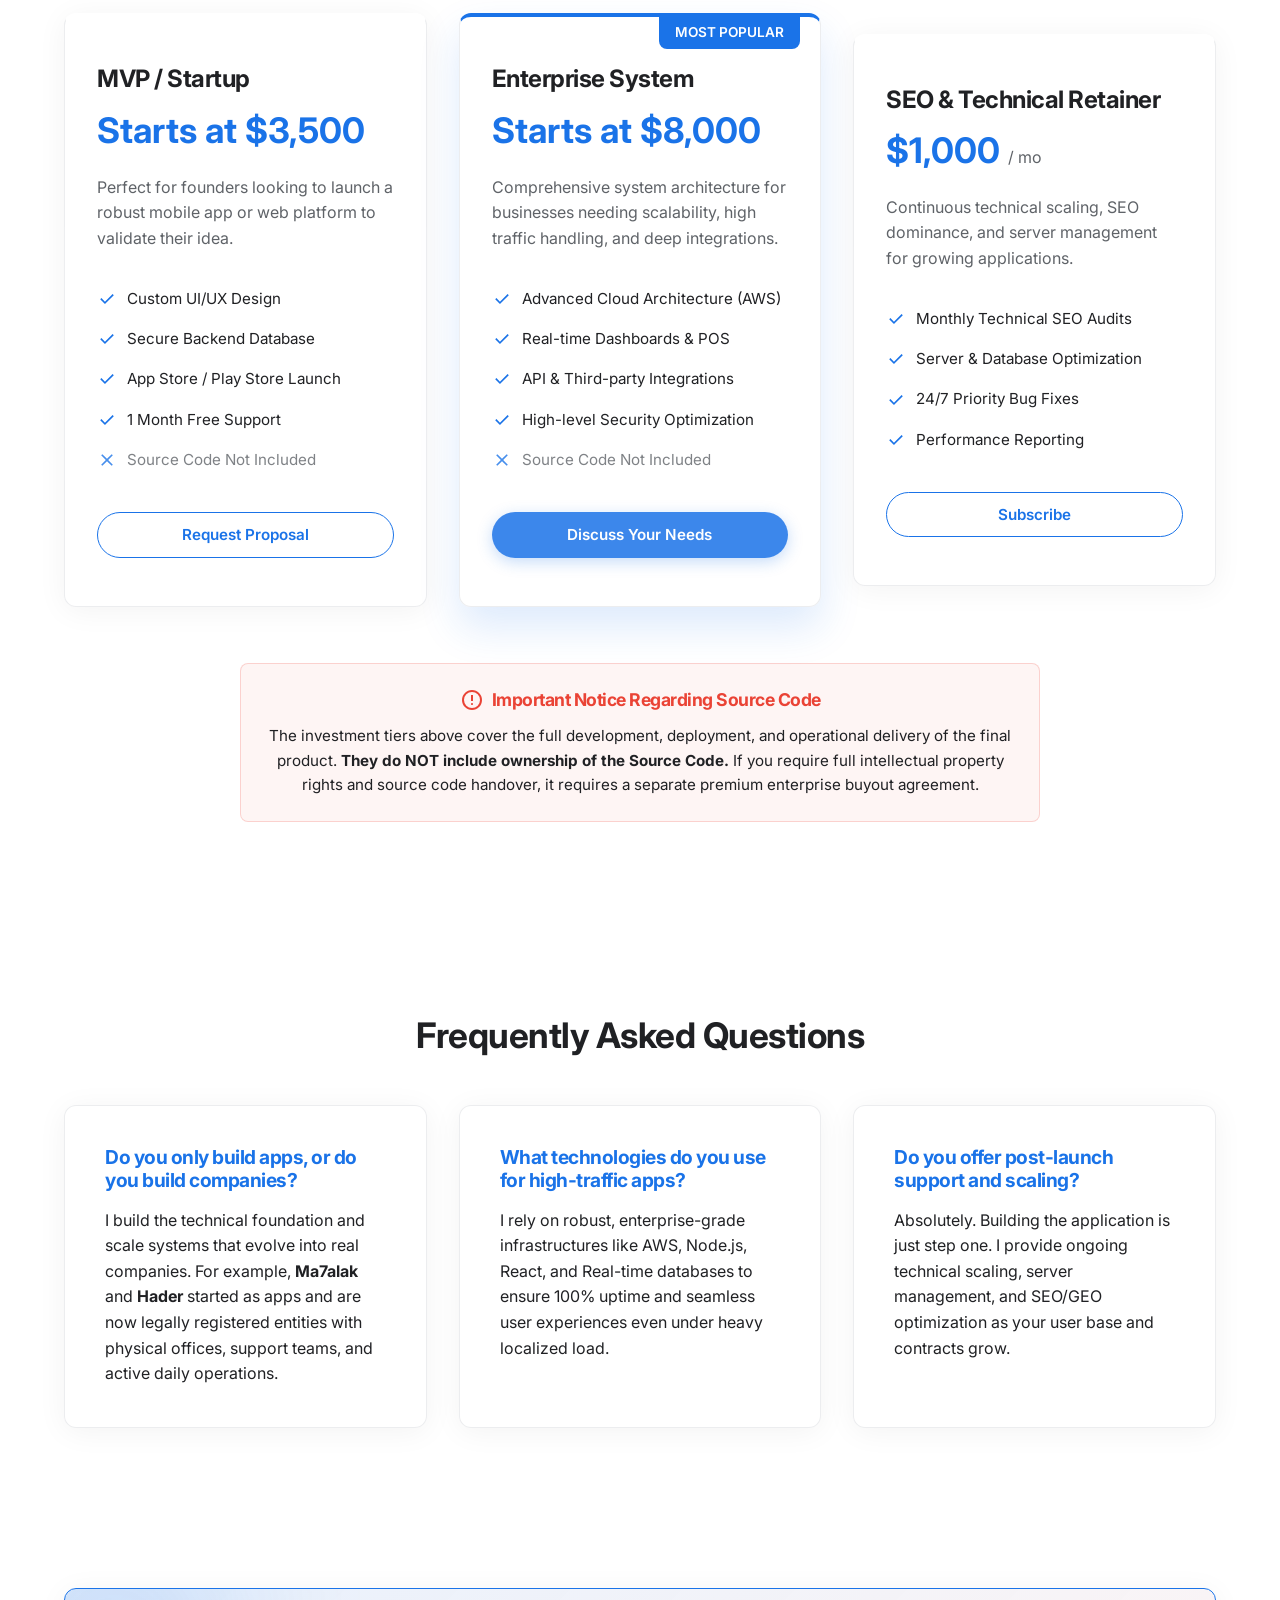
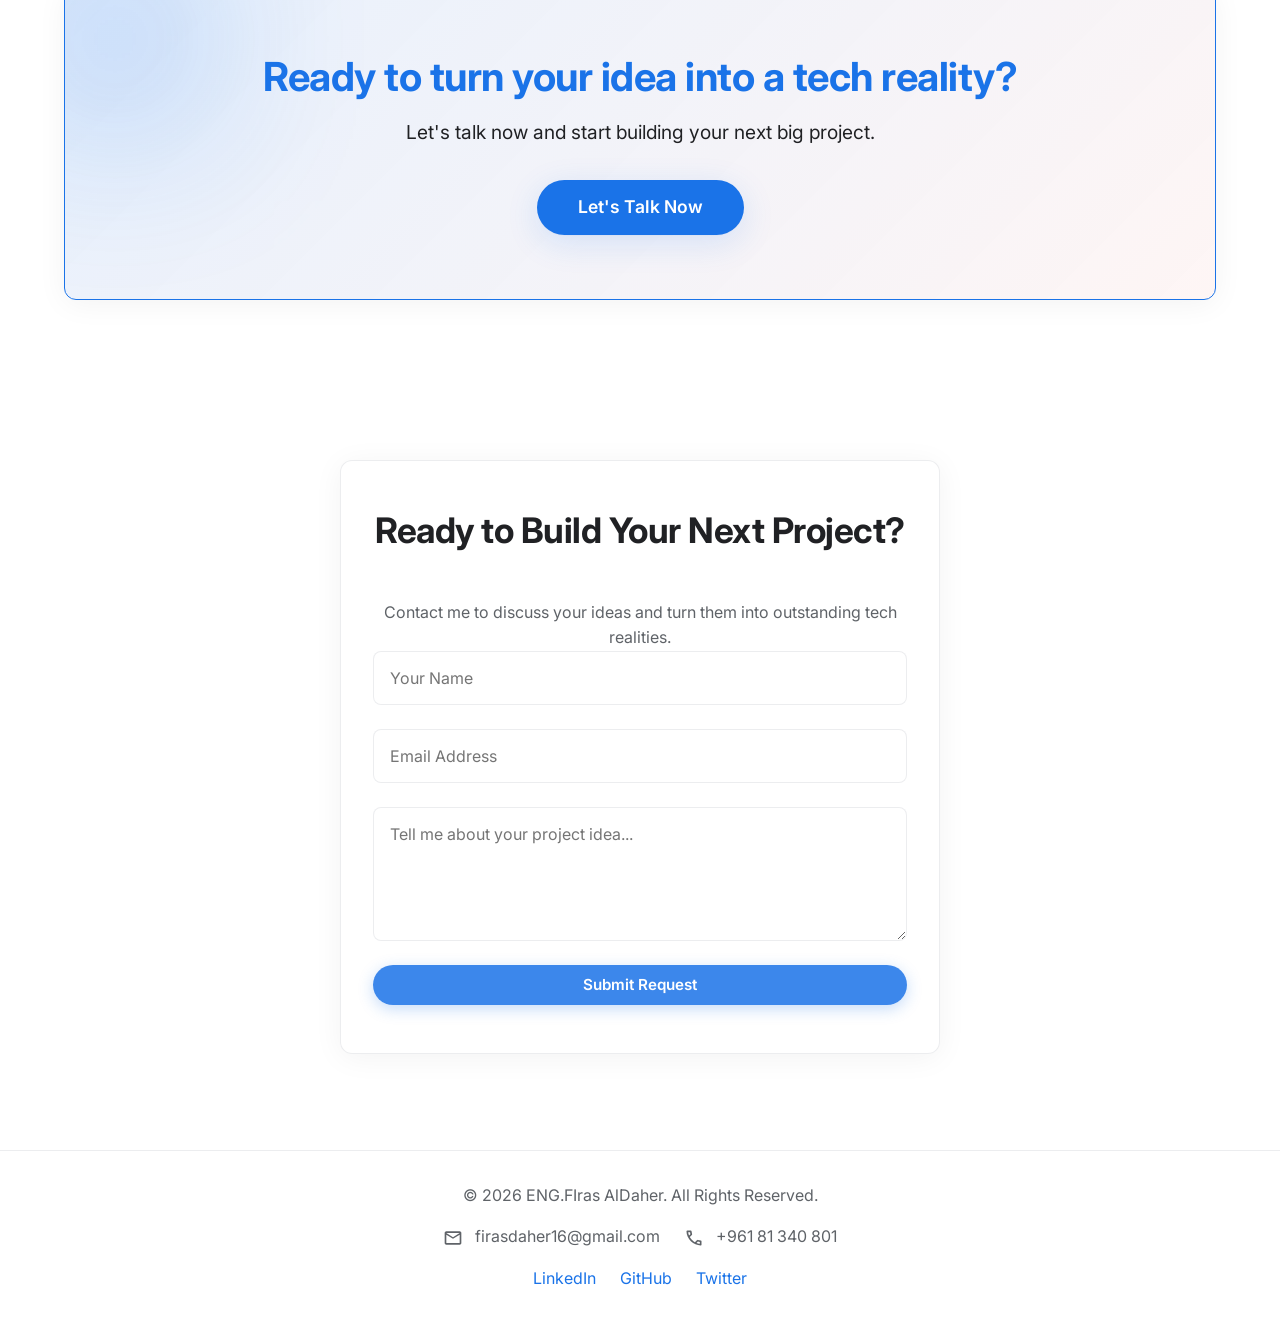
==== commit 831a3a44: "feat: initialize base styles with Google-themed glassmorphism and responsive design components" ====
--- a/index.html
+++ b/index.html
@@ -229,16 +229,16 @@
                 <h2 class="section-title">Client Testimonials</h2>
                 <div class="testimonials-grid">
                     <div class="testimonial-card material-card" data-aos="fade-up">
-                        <p style="font-style: italic; margin-bottom: 1.5rem; font-size: 1.1rem; color: var(--text-main);">"The Mahalak POS system completely transformed how we handle our cash flow and enterprise resources. It handles our massive traffic flawlessly."</p>
-                        <h4 style="margin: 0; color: var(--primary);">— Director, Mahalak</h4>
+                        <p>"The Mahalak POS system completely transformed how we handle our cash flow and enterprise resources. It handles our massive traffic flawlessly."</p>
+                        <h4>— Director, Mahalak</h4>
                     </div>
                     <div class="testimonial-card material-card" data-aos="fade-up">
-                        <p style="font-style: italic; margin-bottom: 1.5rem; font-size: 1.1rem; color: var(--text-main);">"Our conversion rates skyrocketed after deploying the Hader app. The real-time capabilities are truly top-notch."</p>
-                        <h4 style="margin: 0; color: var(--primary);">— Founder, Hader</h4>
+                        <p>"Our conversion rates skyrocketed after deploying the Hader app. The real-time capabilities are truly top-notch."</p>
+                        <h4>— Founder, Hader</h4>
                     </div>
                     <div class="testimonial-card material-card" data-aos="fade-up">
-                        <p style="font-style: italic; margin-bottom: 1.5rem; font-size: 1.1rem; color: var(--text-main);">"ENG.Firas delivered an architecture that led us to SEO dominance in the Lebanese market. Our direct traffic has never been higher."</p>
-                        <h4 style="margin: 0; color: var(--primary);">— CEO, 33northlb</h4>
+                        <p>"ENG.Firas delivered an architecture that led us to SEO dominance in the Lebanese market. Our direct traffic has never been higher."</p>
+                        <h4>— CEO, 33northlb</h4>
                     </div>
                 </div>
             </div>
--- a/assets/css/index.css
+++ b/assets/css/index.css
@@ -581,6 +581,23 @@
 .testimonial-card {
     padding: 2.5rem;
     text-align: left;
+    display: flex;
+    flex-direction: column;
+    height: 100%;
+}
+
+.testimonial-card p {
+    font-style: italic;
+    margin-bottom: 1.5rem;
+    font-size: 1.1rem;
+    color: var(--text-main);
+    flex-grow: 1;
+}
+
+.testimonial-card h4 {
+    margin: 0;
+    color: var(--primary);
+    margin-top: auto;
 }
 
 /* FAQ Section */
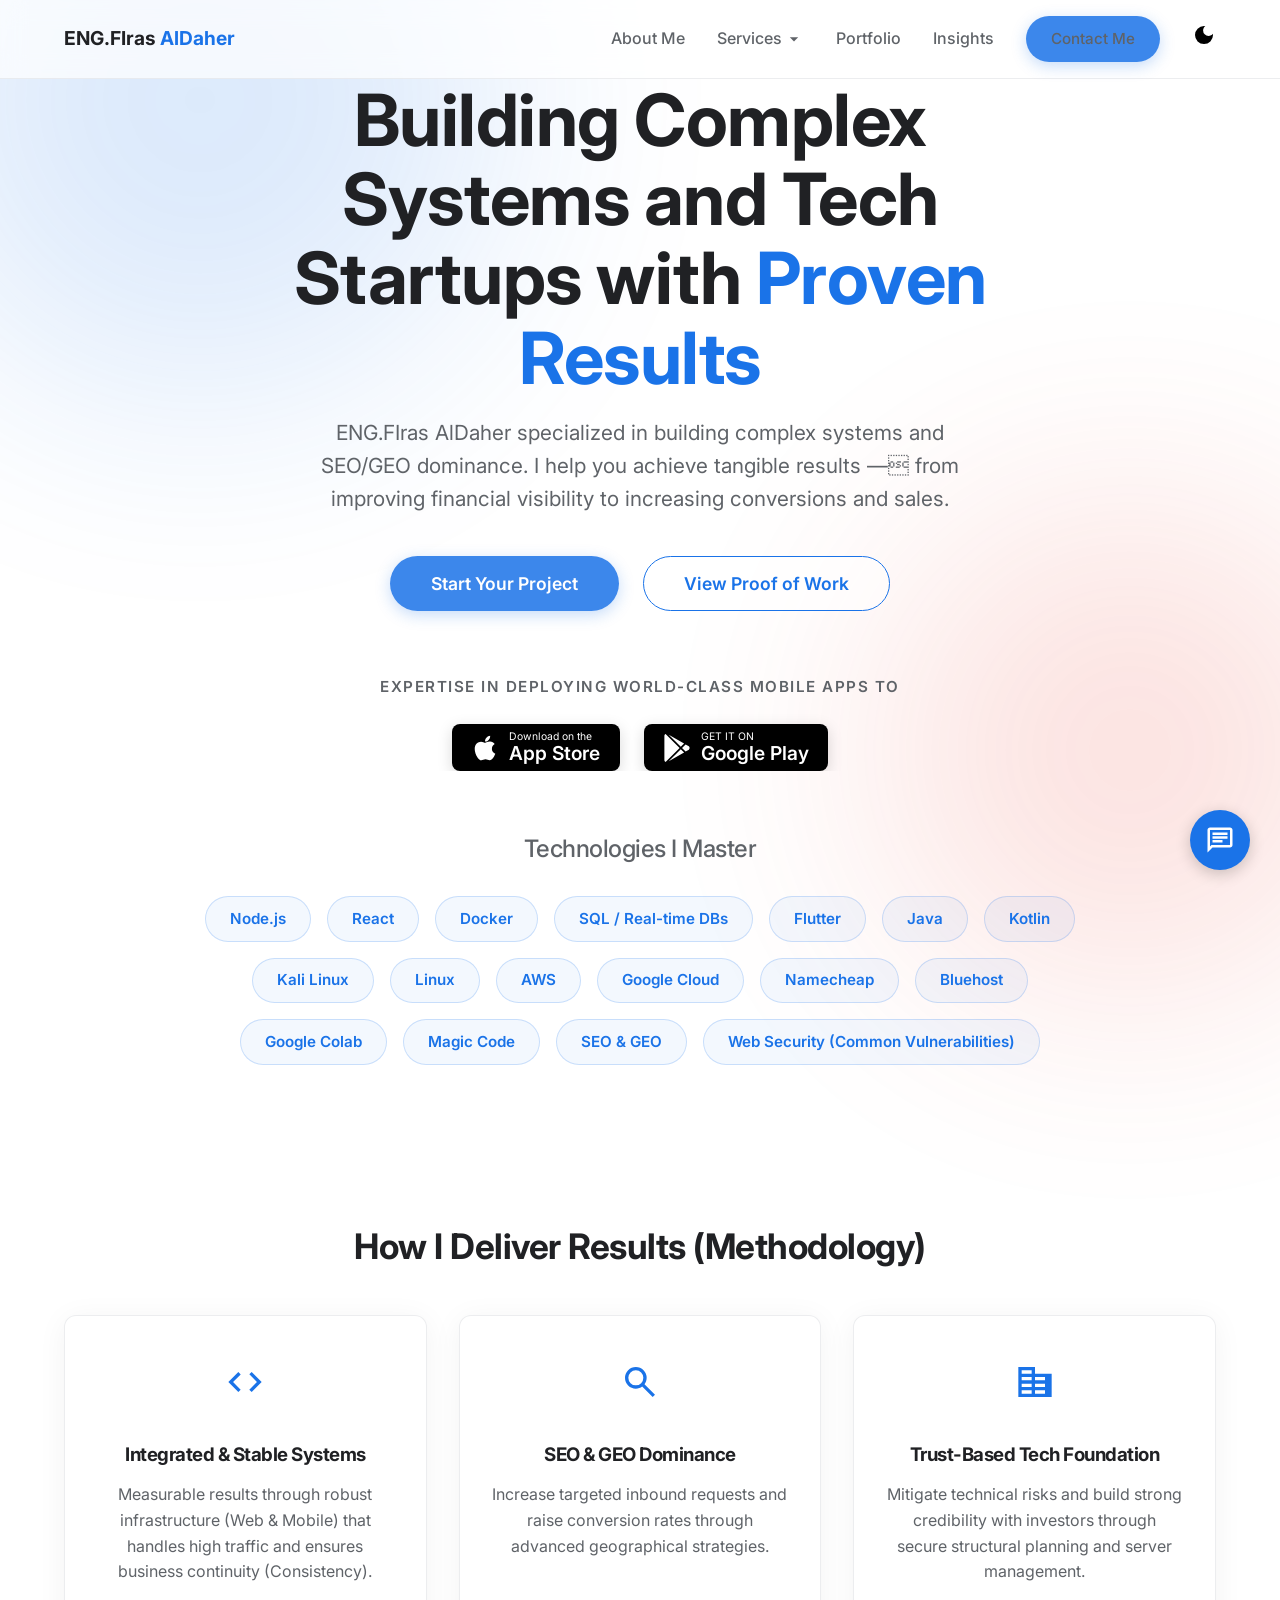
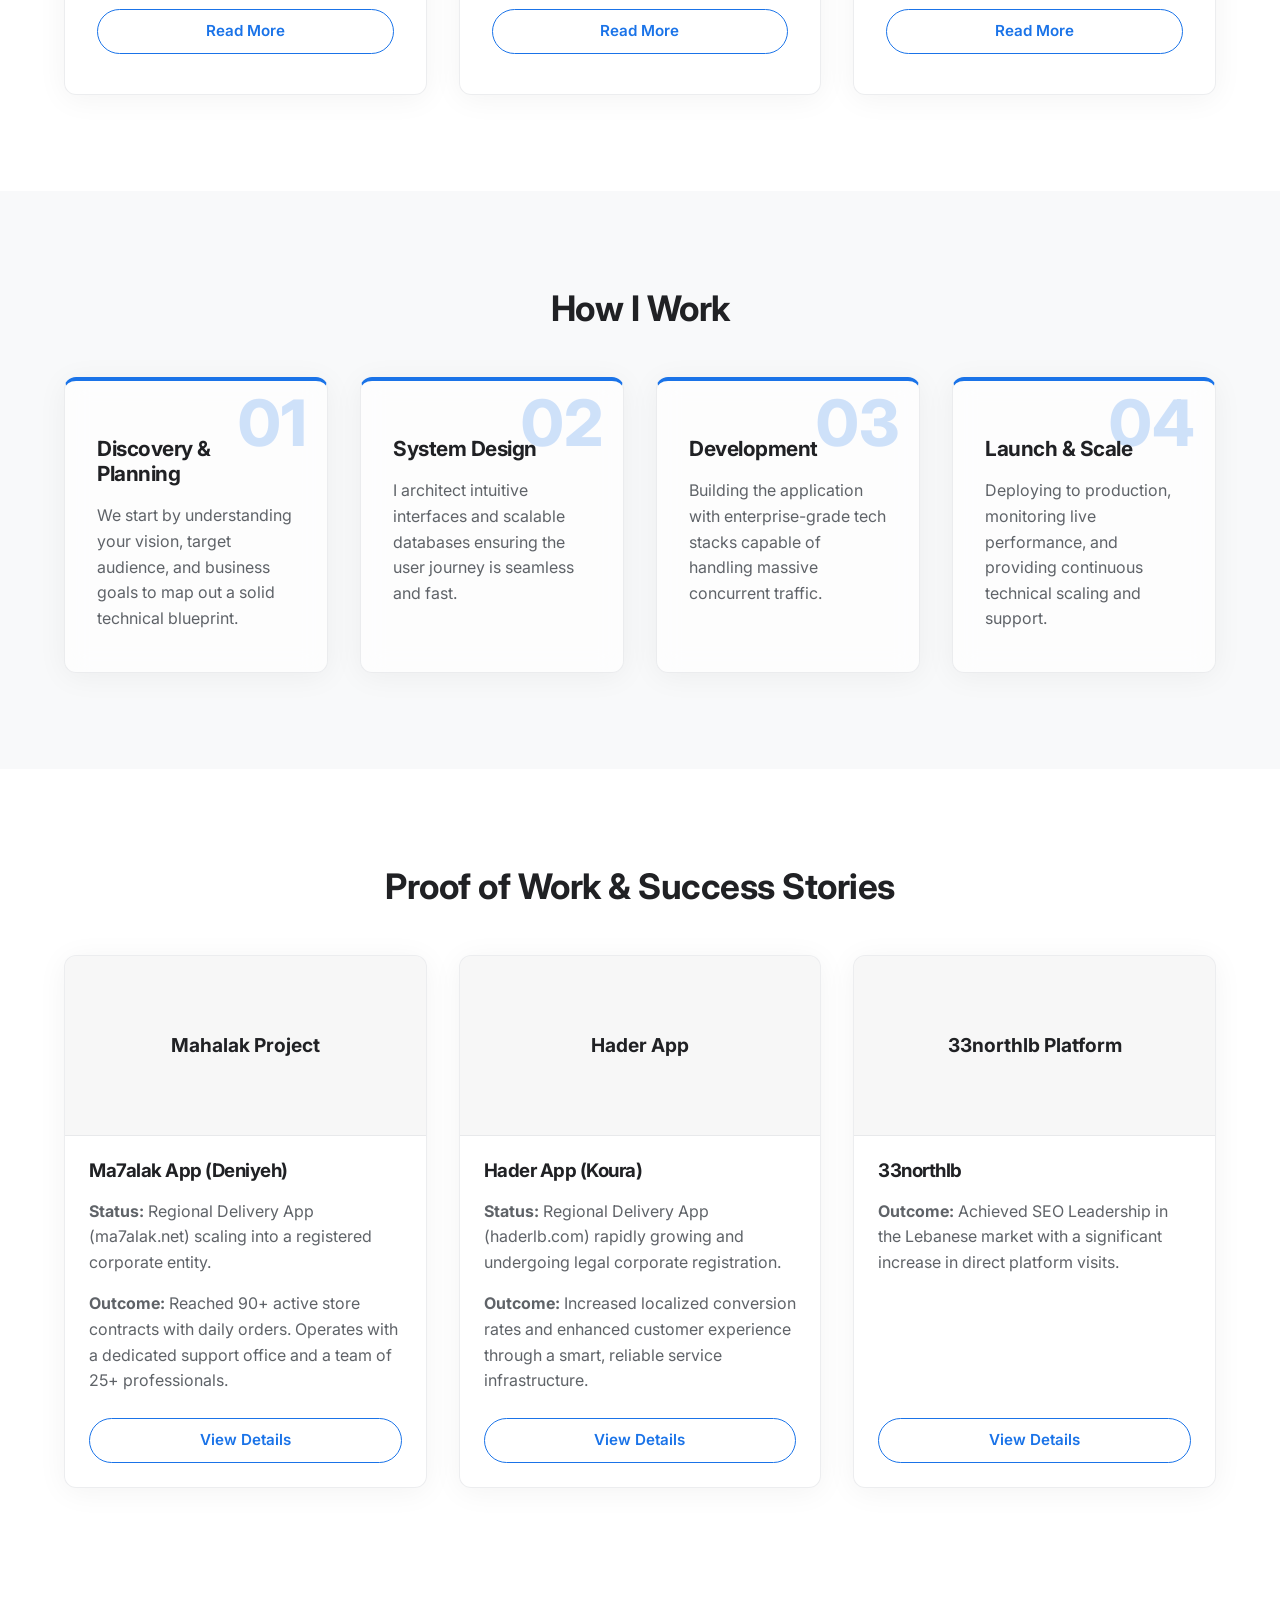
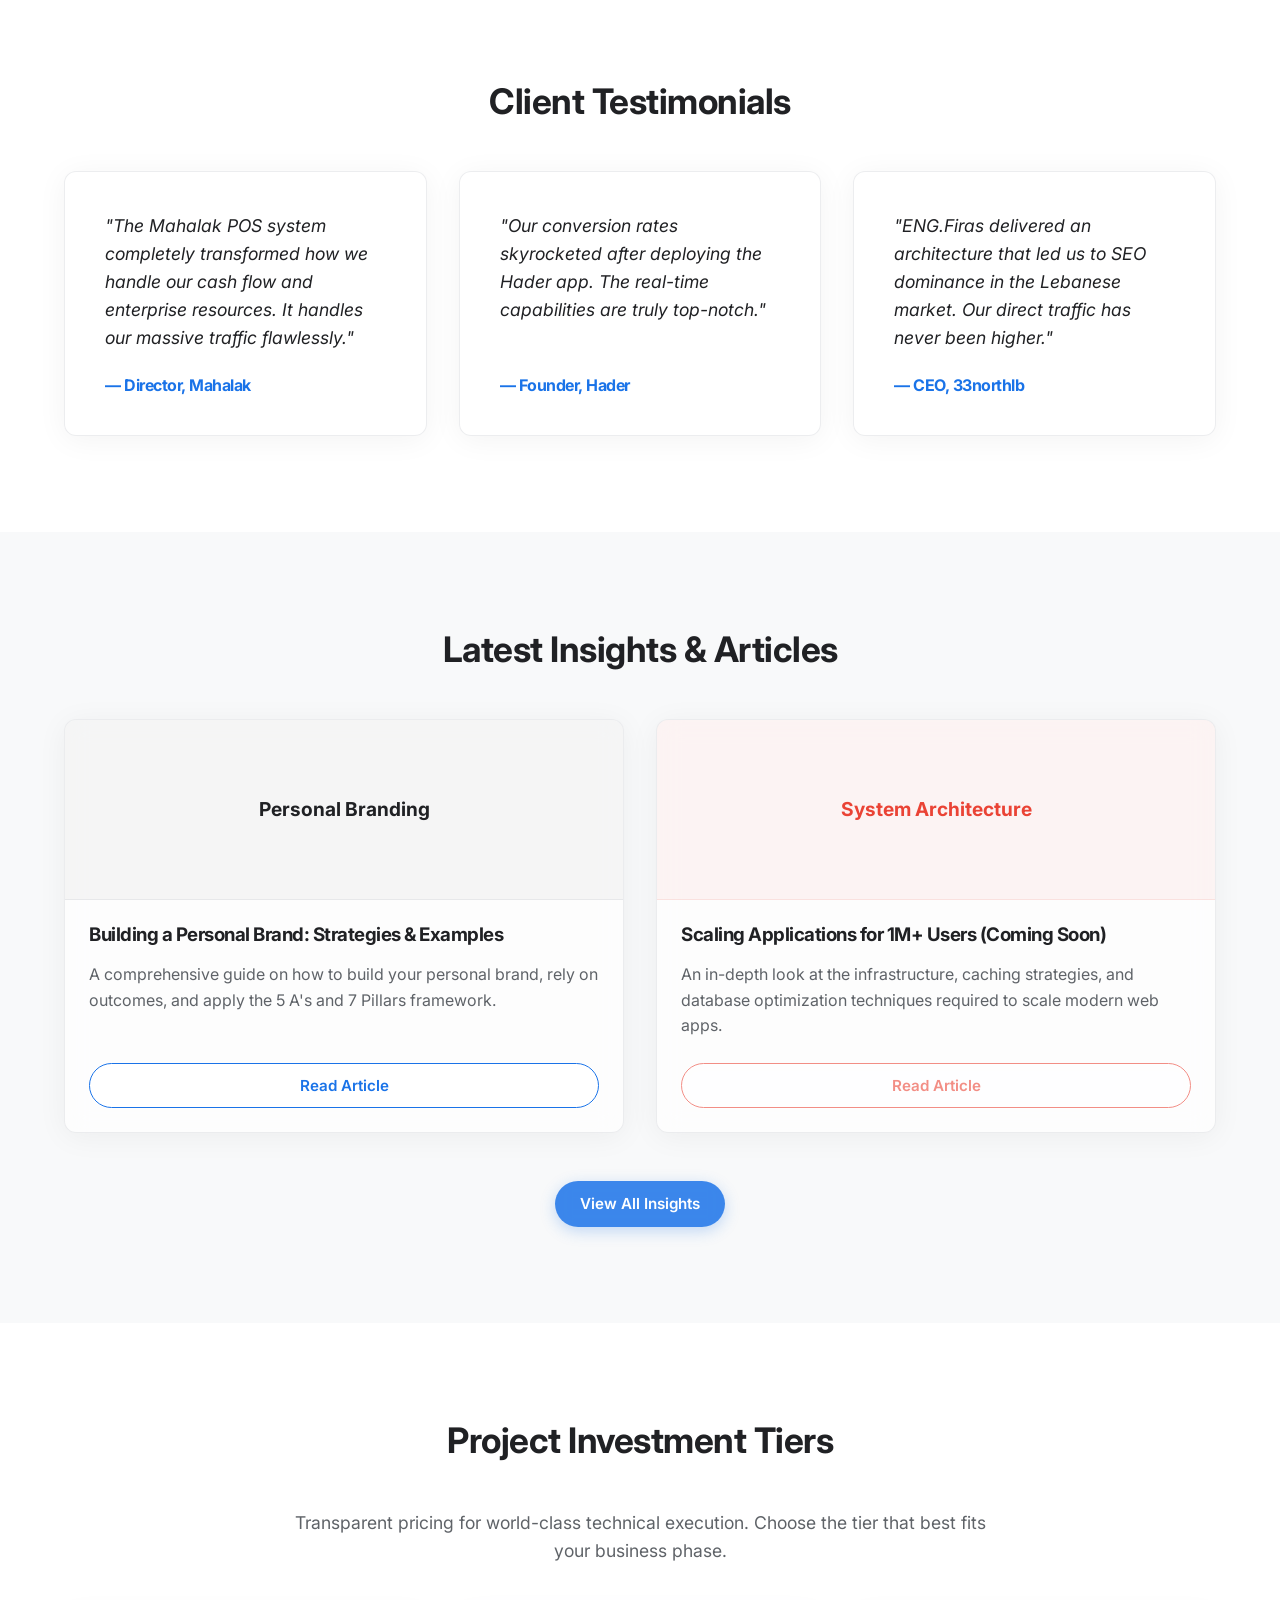
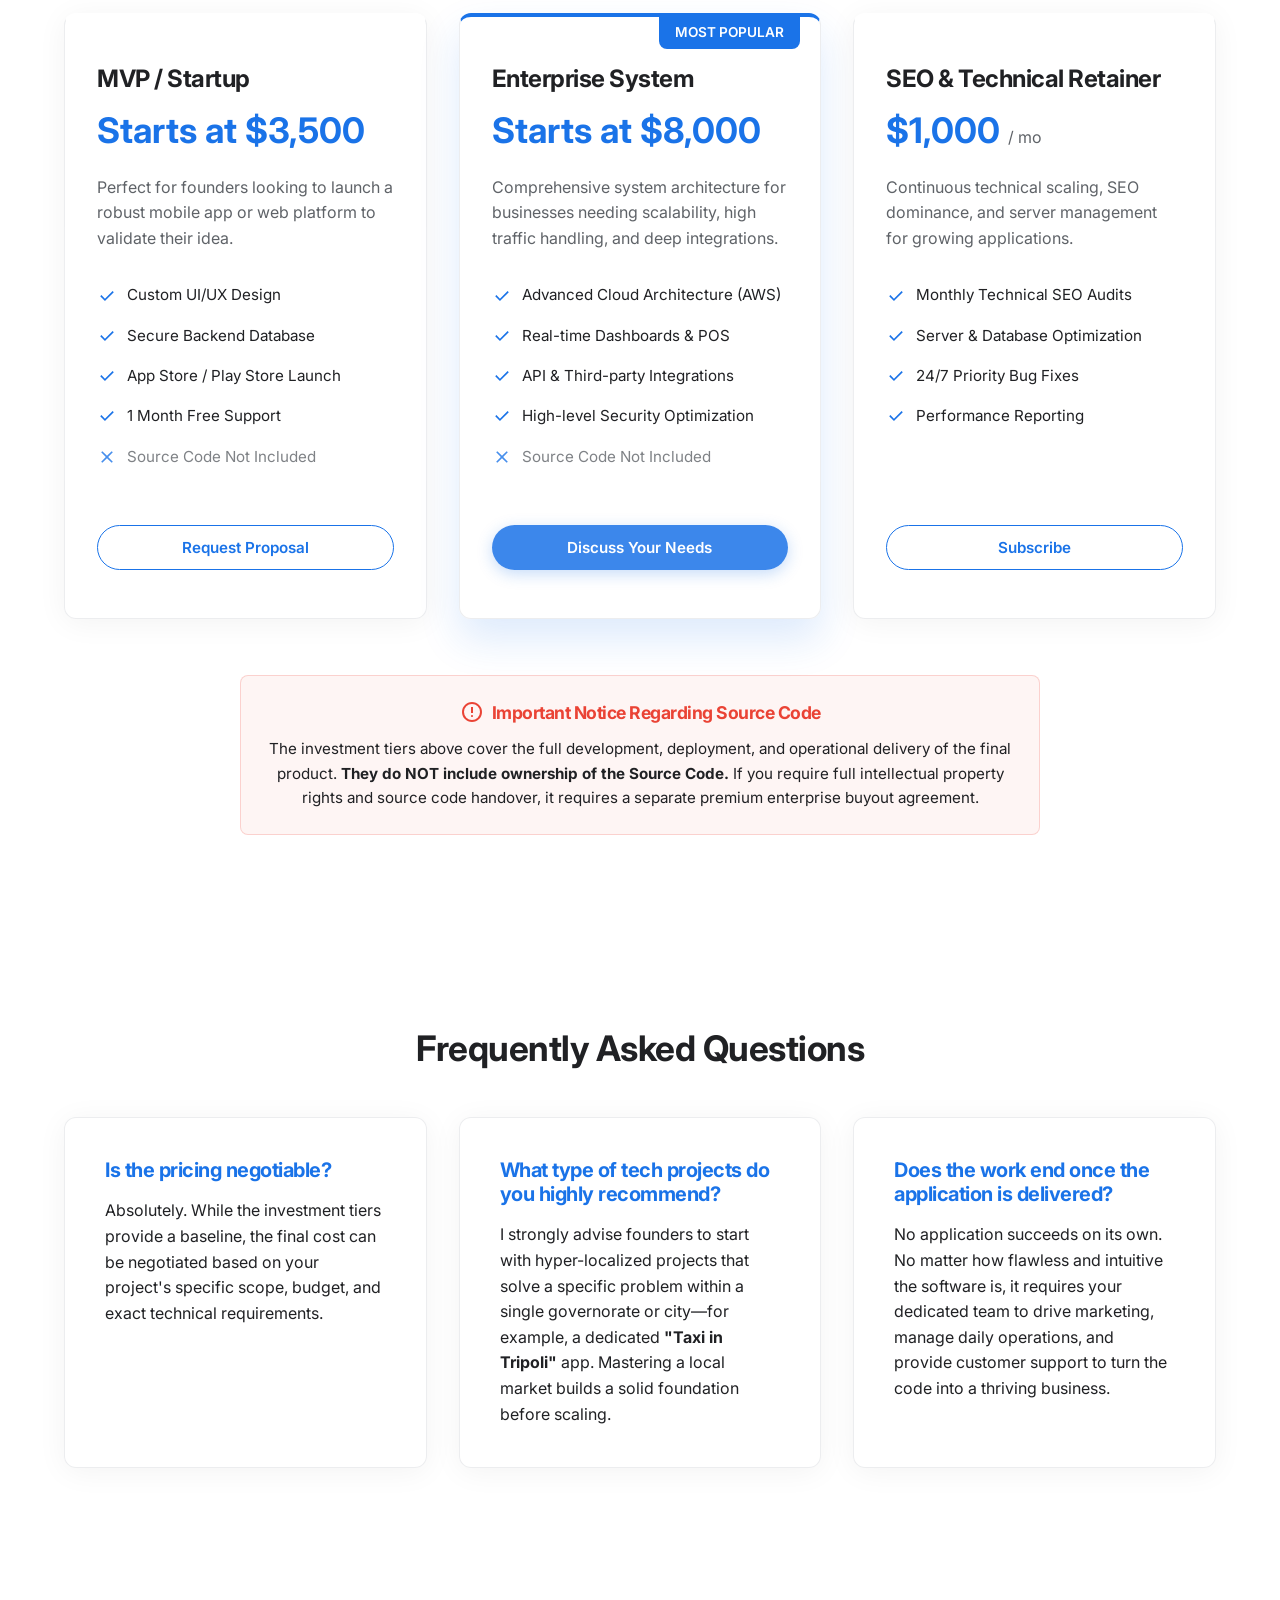
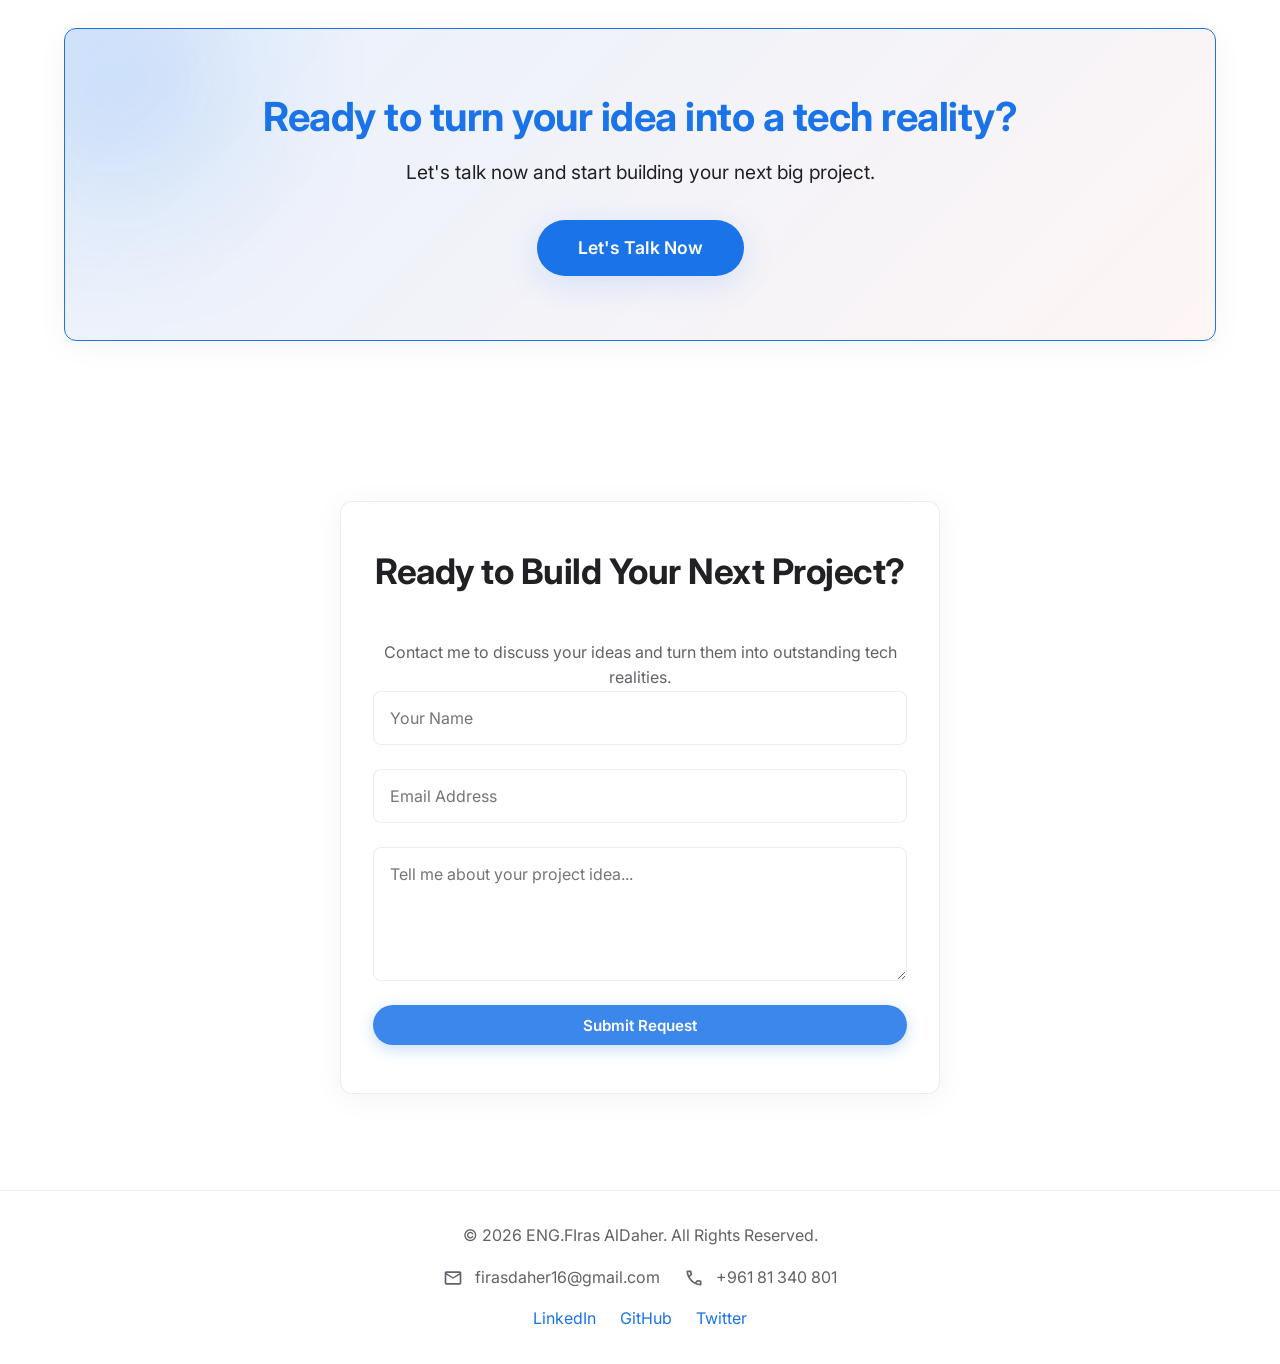
==== commit 55adec98: "refactor: update FAQ section content to include pricing and strategic project advice" ====
--- a/index.html
+++ b/index.html
@@ -344,16 +344,16 @@
                 <h2 class="section-title">Frequently Asked Questions</h2>
                 <div class="faq-grid">
                     <div class="faq-card material-card" data-aos="fade-up">
-                        <h3>Do you only build apps, or do you build companies?</h3>
-                        <p>I build the technical foundation and scale systems that evolve into real companies. For example, <strong>Ma7alak</strong> and <strong>Hader</strong> started as apps and are now legally registered entities with physical offices, support teams, and active daily operations.</p>
+                        <h3>Is the pricing negotiable?</h3>
+                        <p>Absolutely. While the investment tiers provide a baseline, the final cost can be negotiated based on your project's specific scope, budget, and exact technical requirements.</p>
                     </div>
                     <div class="faq-card material-card" data-aos="fade-up">
-                        <h3>What technologies do you use for high-traffic apps?</h3>
-                        <p>I rely on robust, enterprise-grade infrastructures like AWS, Node.js, React, and Real-time databases to ensure 100% uptime and seamless user experiences even under heavy localized load.</p>
+                        <h3>What type of tech projects do you highly recommend?</h3>
+                        <p>I strongly advise founders to start with hyper-localized projects that solve a specific problem within a single governorate or city—for example, a dedicated <strong>"Taxi in Tripoli"</strong> app. Mastering a local market builds a solid foundation before scaling.</p>
                     </div>
                     <div class="faq-card material-card" data-aos="fade-up">
-                        <h3>Do you offer post-launch support and scaling?</h3>
-                        <p>Absolutely. Building the application is just step one. I provide ongoing technical scaling, server management, and SEO/GEO optimization as your user base and contracts grow.</p>
+                        <h3>Does the work end once the application is delivered?</h3>
+                        <p>No application succeeds on its own. No matter how flawless and intuitive the software is, it requires your dedicated team to drive marketing, manage daily operations, and provide customer support to turn the code into a thriving business.</p>
                     </div>
                 </div>
             </div>
--- a/assets/css/index.css
+++ b/assets/css/index.css
@@ -671,6 +671,9 @@
     padding: 3rem 2rem;
     position: relative;
     border-top: 4px solid transparent;
+    display: flex;
+    flex-direction: column;
+    height: 100%;
 }
 
 .pricing-card.popular {
@@ -707,13 +710,13 @@
 .pricing-card .pricing-desc {
     color: var(--text-muted);
     margin-bottom: 2rem;
-    min-height: 80px;
 }
 
 .pricing-features {
     list-style: none;
     padding: 0;
     margin-bottom: 2.5rem;
+    flex-grow: 1;
 }
 
 .pricing-features li {
@@ -733,6 +736,37 @@
     .pricing-card.popular {
         transform: scale(1);
     }
+}
+
+/* FAQ Section */
+.faq {
+    padding: 6rem 0;
+}
+
+.faq-grid {
+    display: grid;
+    grid-template-columns: repeat(auto-fit, minmax(300px, 1fr));
+    gap: 2rem;
+}
+
+.faq-card {
+    padding: 2.5rem;
+    text-align: left;
+    display: flex;
+    flex-direction: column;
+    height: 100%;
+}
+
+.faq-card h3 {
+    margin-bottom: 1rem;
+    color: var(--primary);
+    font-size: 1.25rem;
+}
+
+.faq-card p {
+    color: var(--text-main);
+    flex-grow: 1;
+    margin: 0;
 }
 
 /* CTA Banner */
@@ -966,6 +1000,30 @@
     .hero-title { font-size: 2.2rem; }
     .footer-content { flex-direction: column; }
     .article-content { padding: 2rem; }
+    
+    /* Reduce giant paddings on mobile */
+    .services, .process, .portfolio, .testimonials, .pricing, .faq, .insights-teaser {
+        padding: 4rem 0 !important;
+    }
+    
+    /* Reduce internal card paddings */
+    .service-card, .process-step, .testimonial-card, .faq-card, .project-info {
+        padding: 1.5rem;
+    }
+    .pricing-card {
+        padding: 2rem 1.5rem;
+    }
+    
+    /* Ensure single column on very small screens to avoid overflow */
+    .services-grid, .process-grid, .portfolio-grid, .testimonials-grid, .pricing-grid, .faq-grid {
+        grid-template-columns: 1fr;
+        gap: 1.5rem;
+    }
+    
+    /* Adjust CTA banner padding */
+    .cta-container {
+        padding: 3rem 1.5rem;
+    }
 }
 
 /* Floating Contact Button */
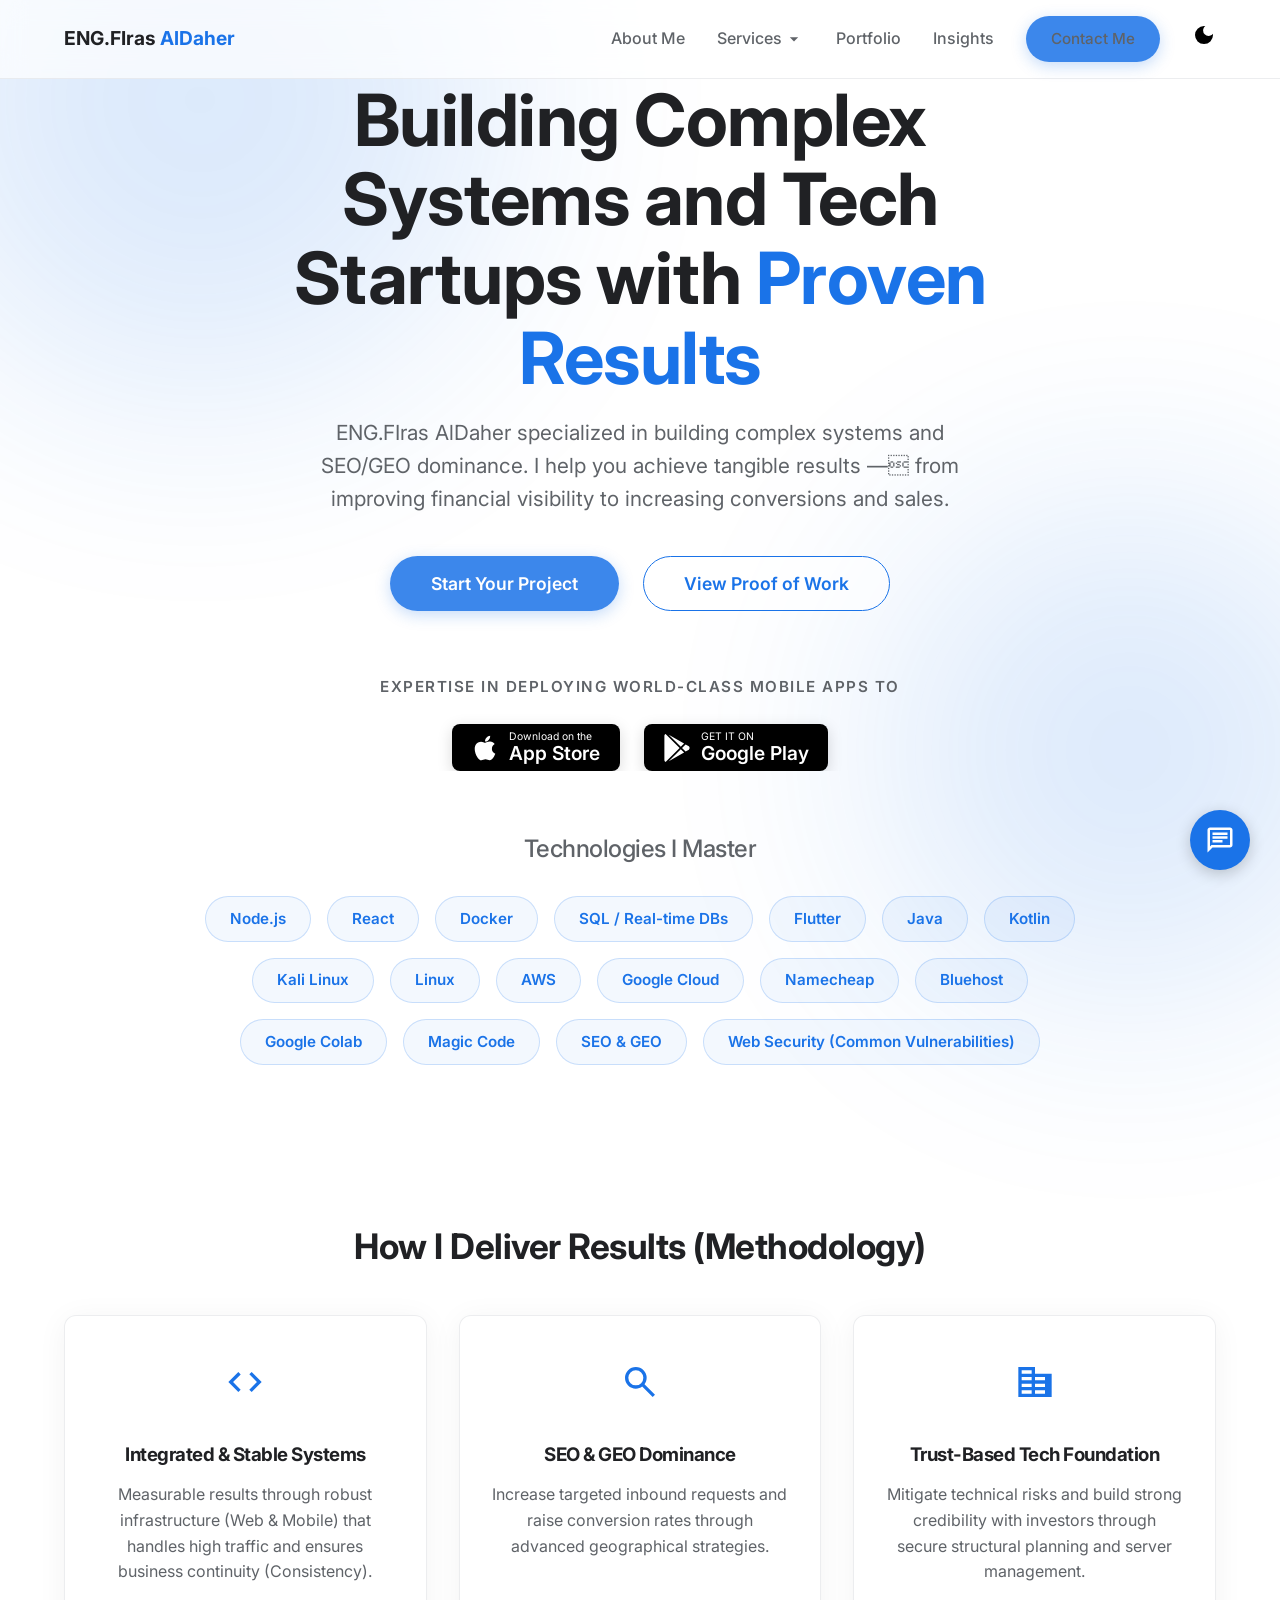
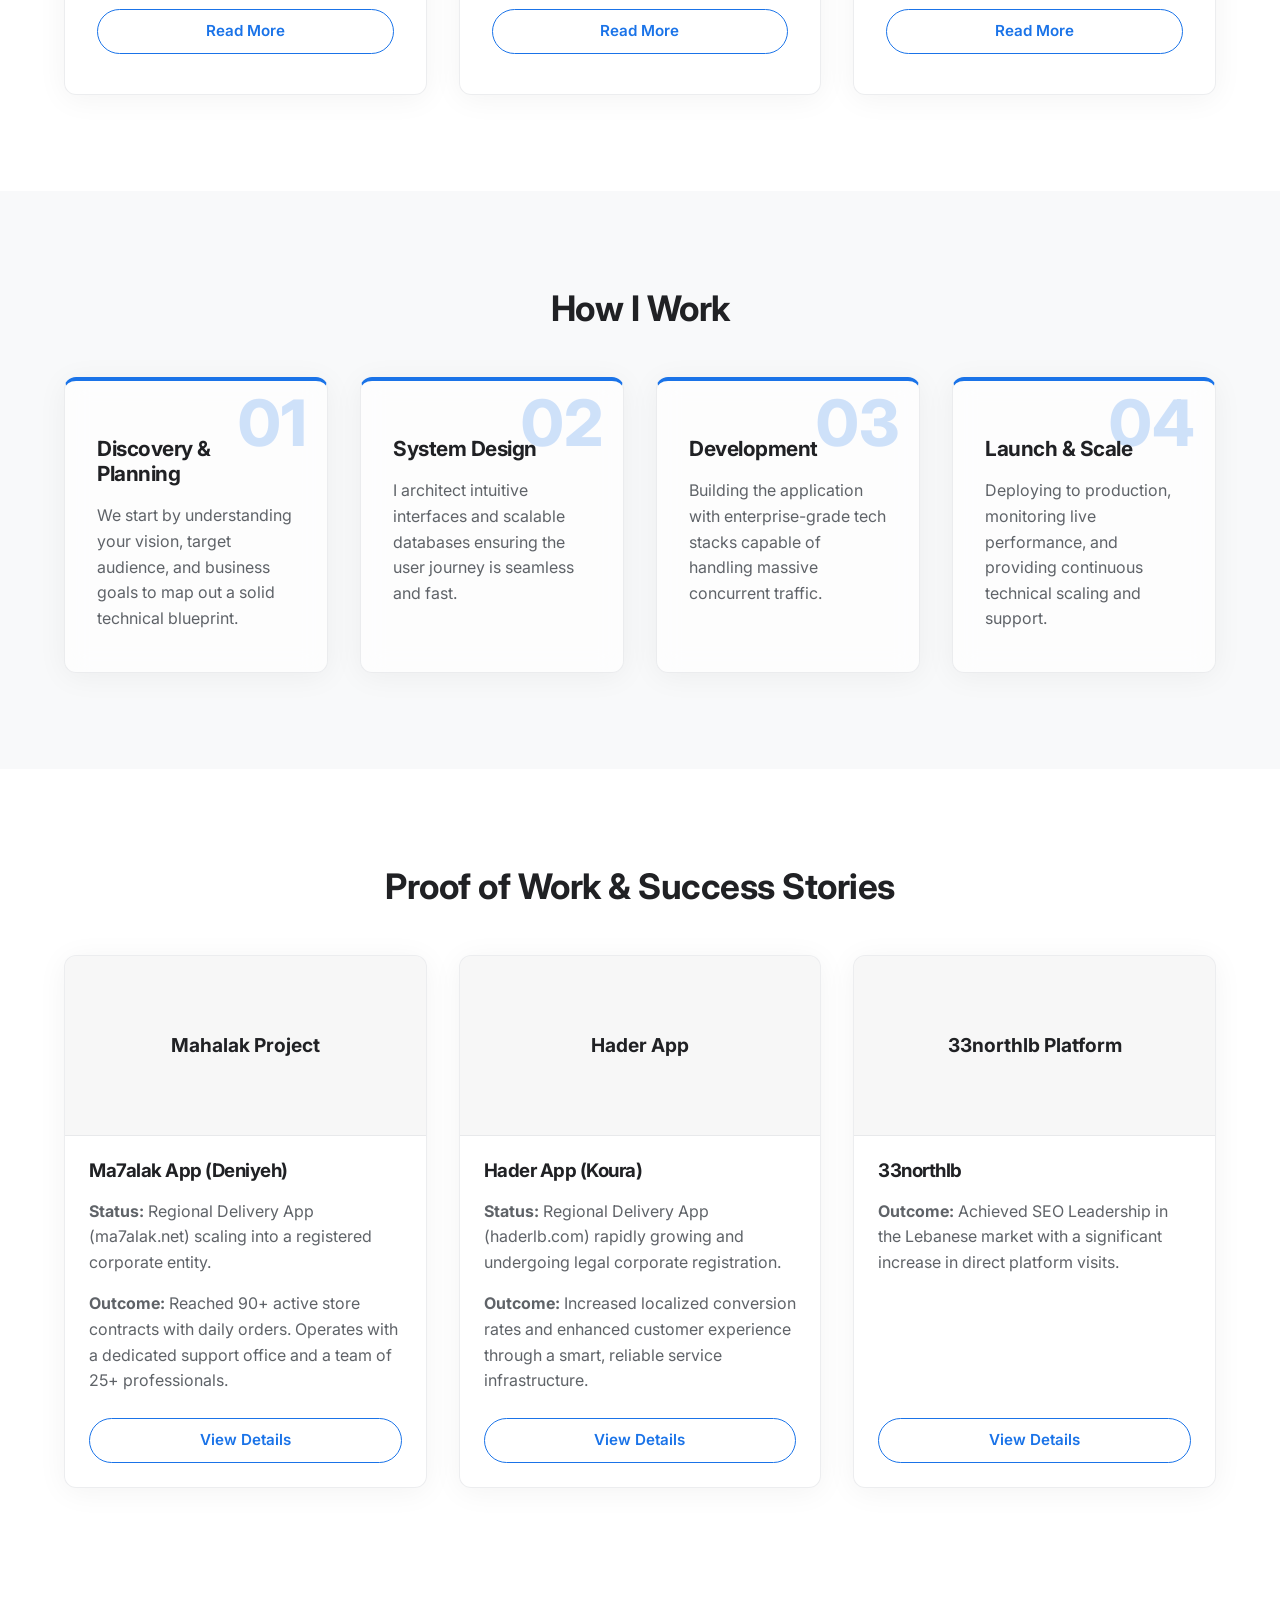
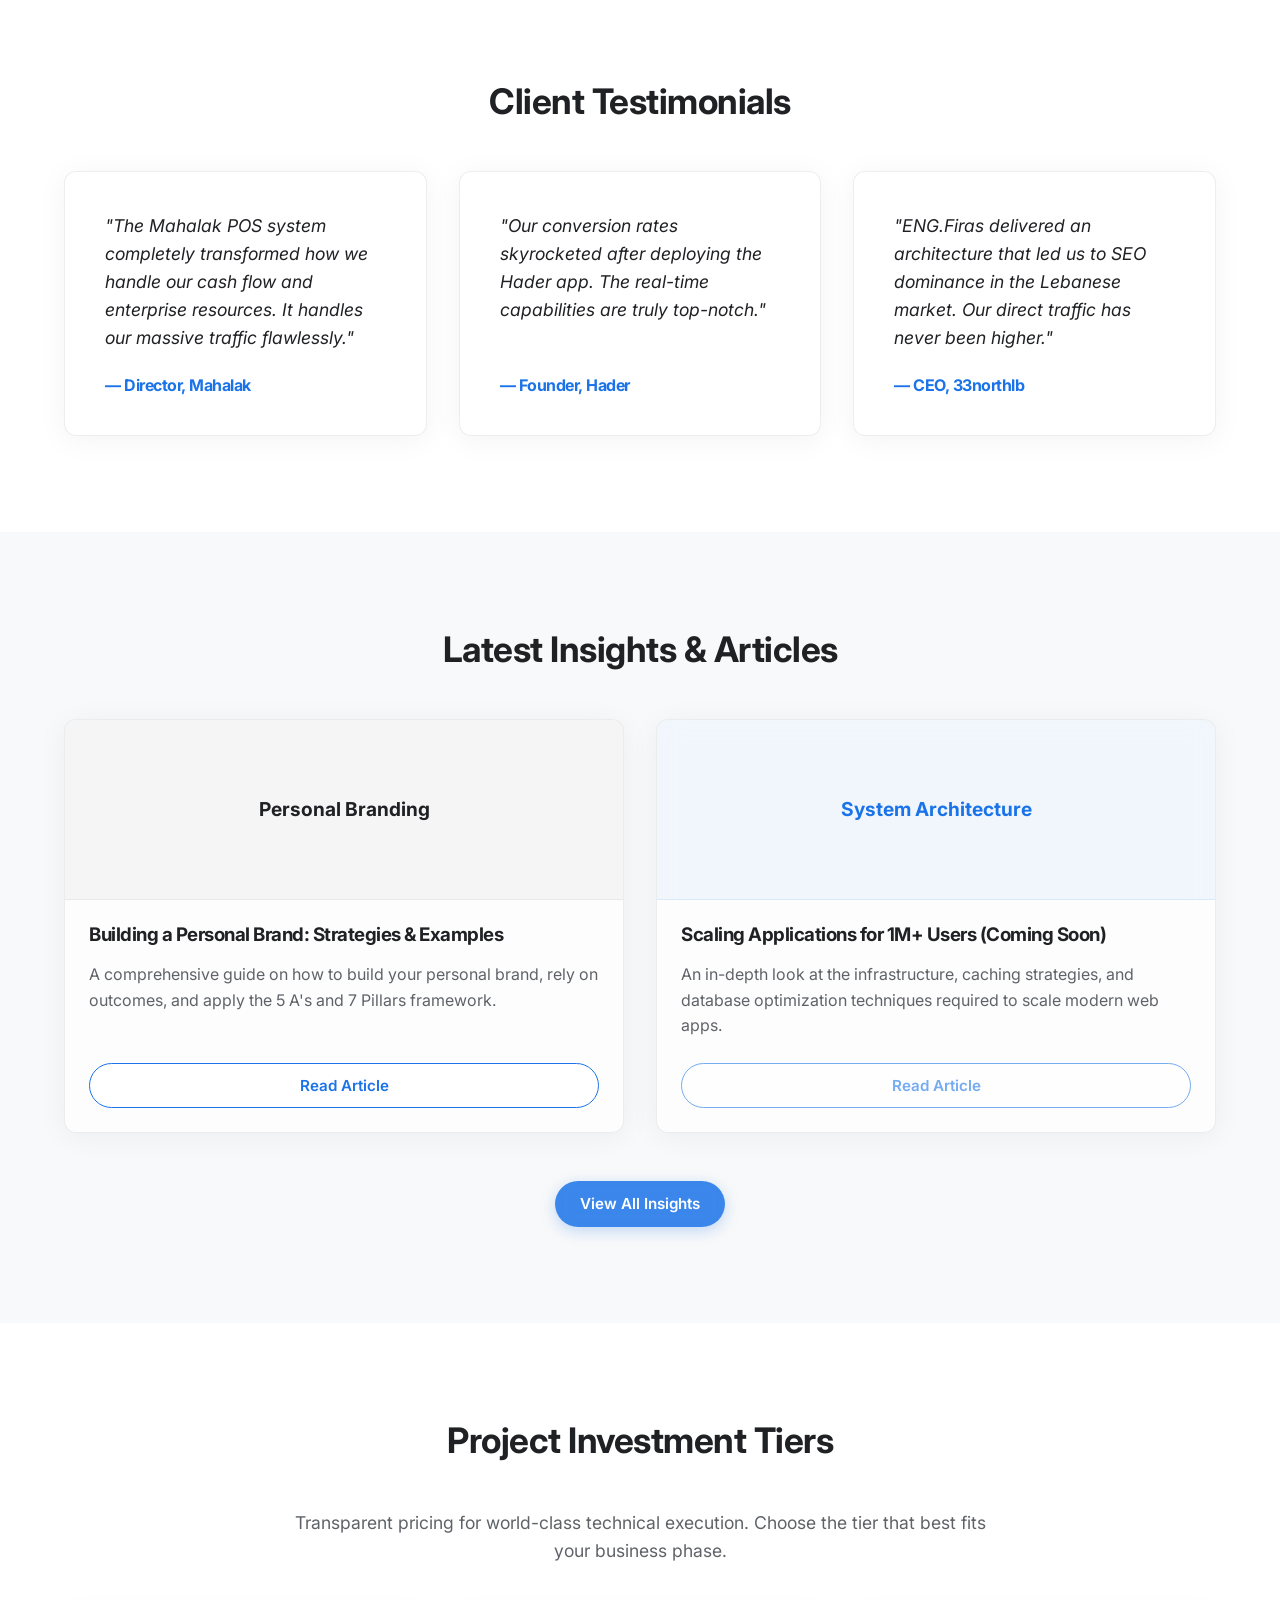
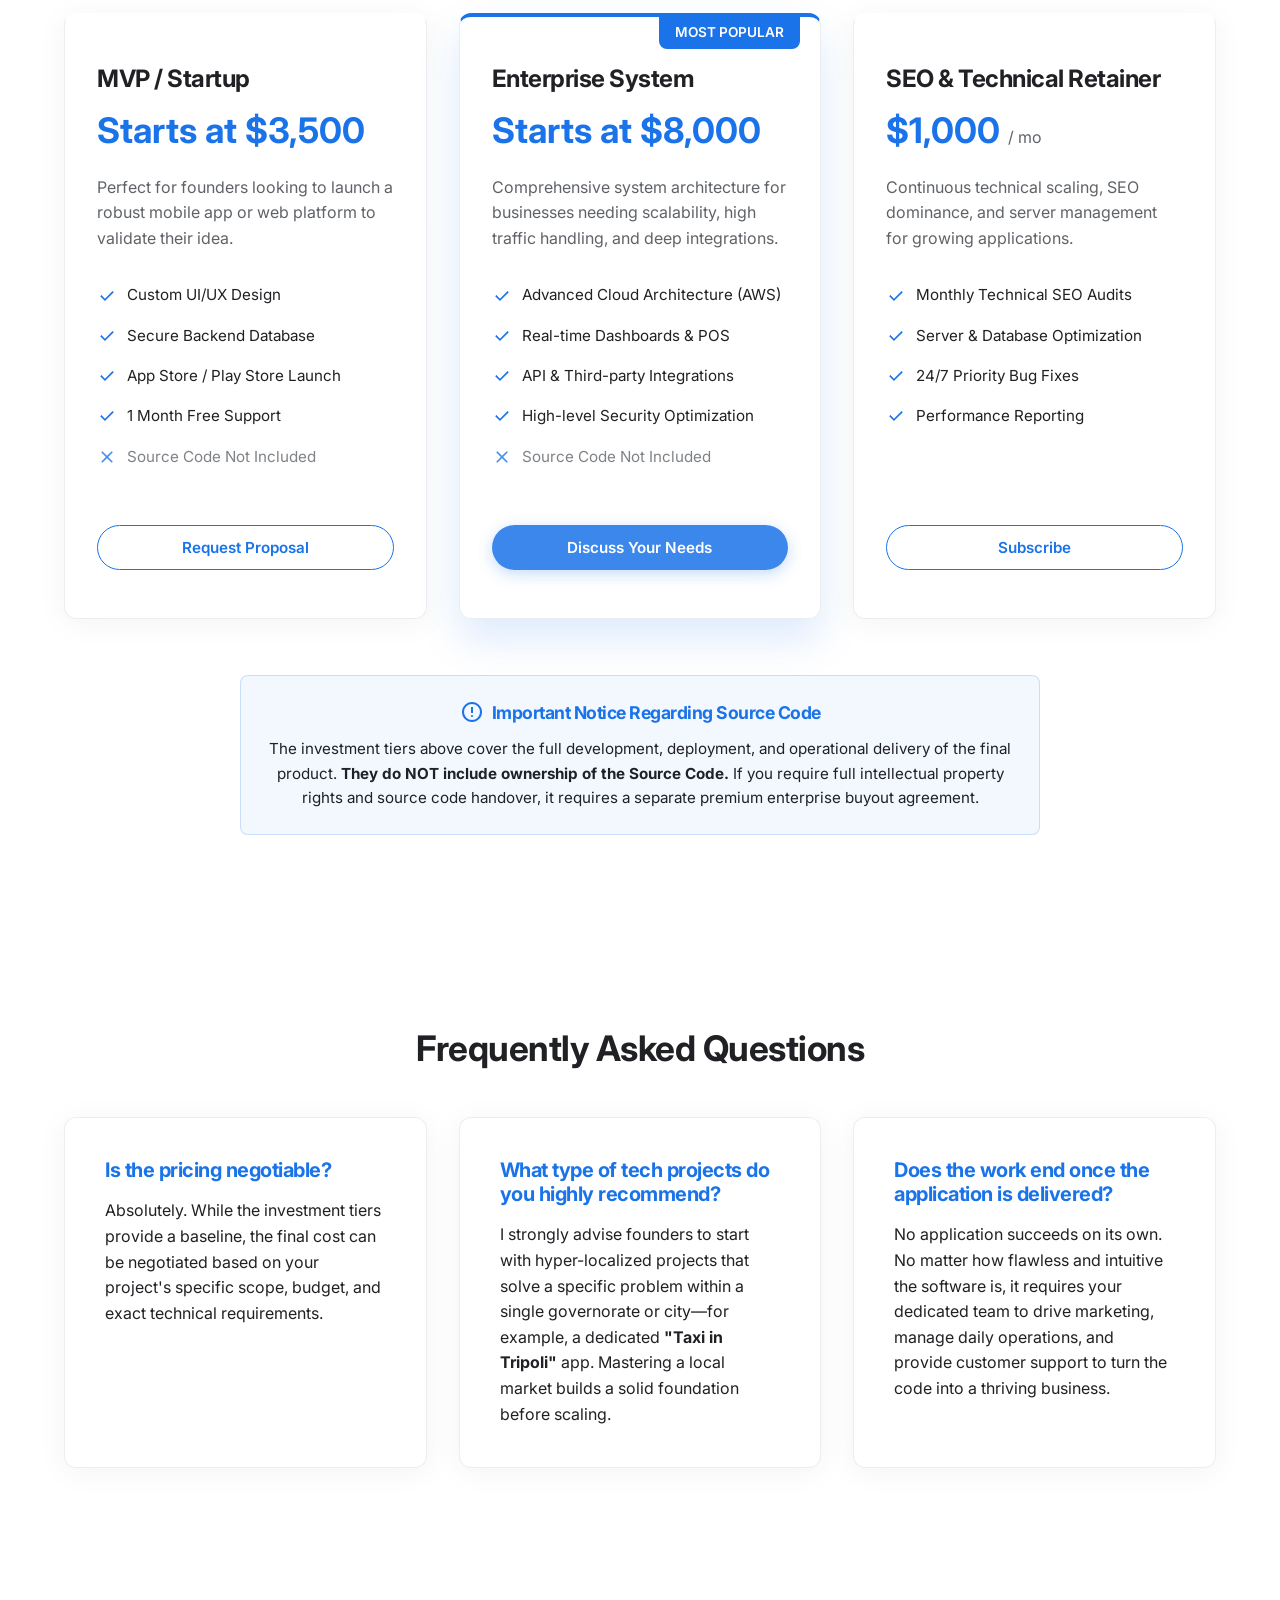
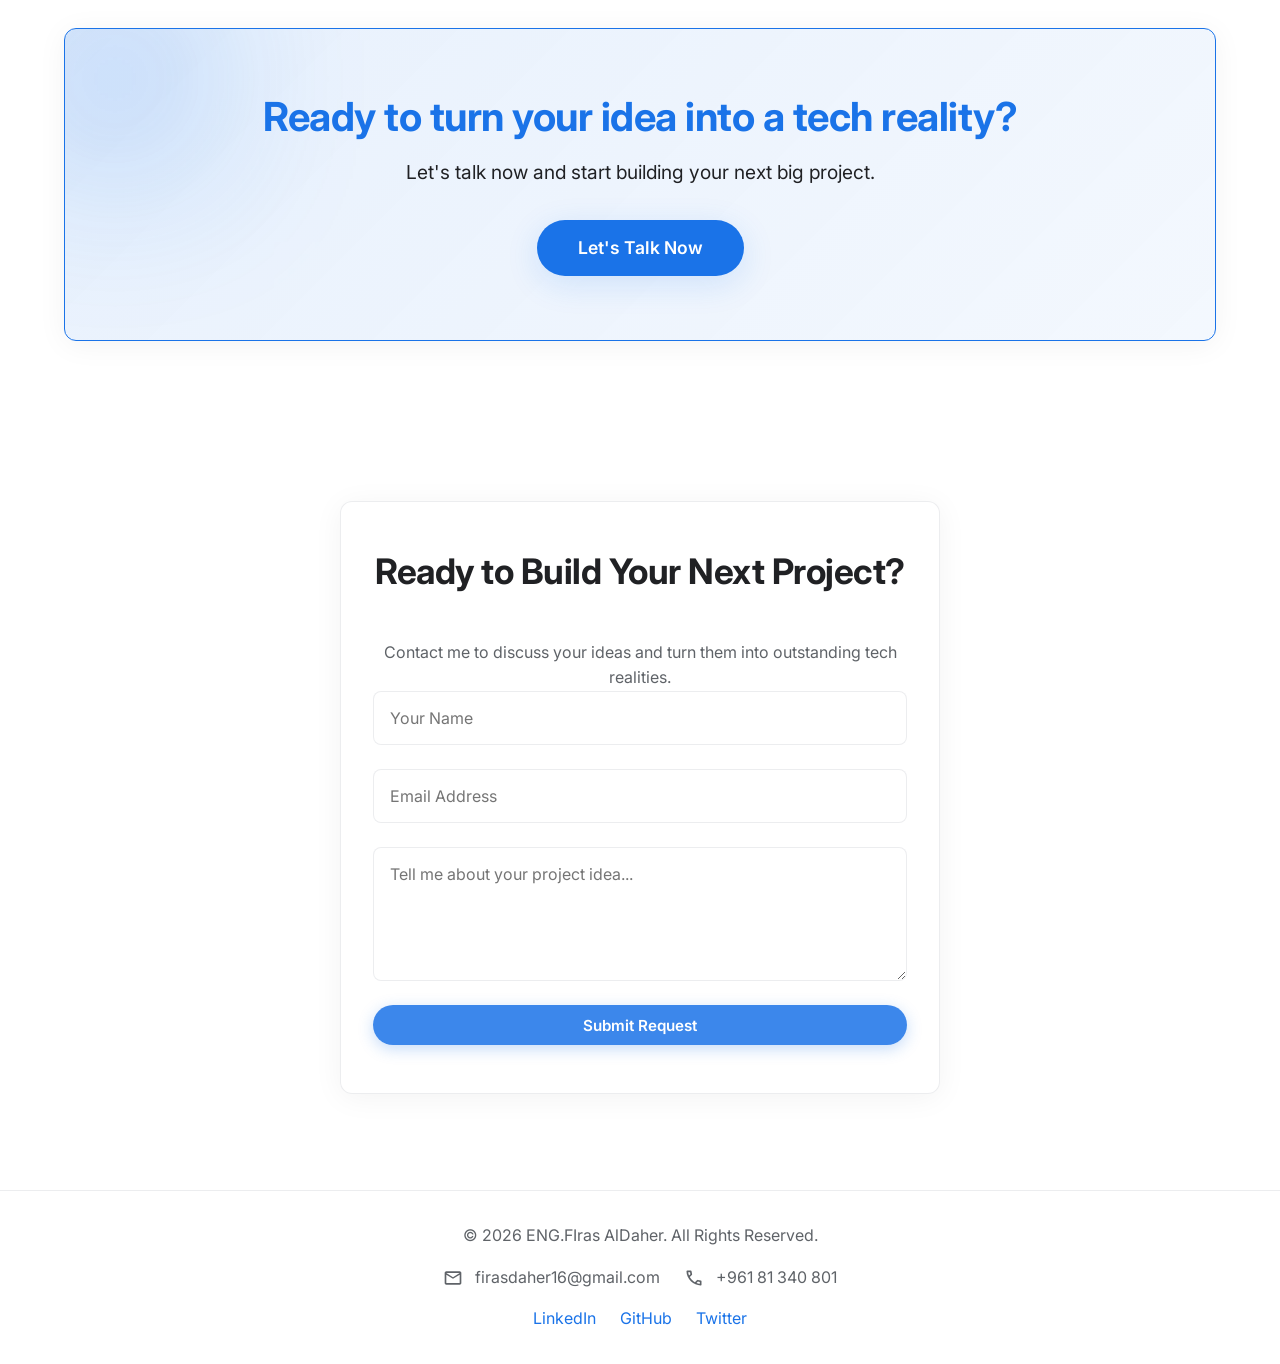
==== commit 590fab5d: "feat: implement core CSS design system with Google-inspired glassmorphism and dark mode support" ====
--- a/index.html
+++ b/index.html
@@ -261,13 +261,13 @@
                     </div>
                     <!-- Placeholder for future insight -->
                     <div class="portfolio-card material-card" data-aos="fade-up" data-aos-delay="100">
-                        <div class="project-image" style="background-color: rgba(234, 67, 53, 0.05); border-bottom-color: rgba(234, 67, 53, 0.1);">
-                            <span class="project-placeholder" style="color: var(--google-red);">System Architecture</span>
+                        <div class="project-image" style="background-color: rgba(26, 115, 232, 0.05); border-bottom-color: rgba(26, 115, 232, 0.1);">
+                            <span class="project-placeholder" style="color: var(--primary);">System Architecture</span>
                         </div>
                         <div class="project-info">
                             <h3>Scaling Applications for 1M+ Users (Coming Soon)</h3>
                             <p>An in-depth look at the infrastructure, caching strategies, and database optimization techniques required to scale modern web apps.</p>
-                            <a href="#" class="btn btn-outline" style="pointer-events: none; opacity: 0.6; border-color: var(--google-red); color: var(--google-red);">Read Article</a>
+                            <a href="#" class="btn btn-outline" style="pointer-events: none; opacity: 0.6; border-color: var(--primary); color: var(--primary);">Read Article</a>
                         </div>
                     </div>
                 </div>
@@ -326,8 +326,8 @@
                     </div>
                 </div>
                 
-                <div style="margin-top: 3.5rem; padding: 1.5rem; background: rgba(234, 67, 53, 0.05); border: 1px solid rgba(234, 67, 53, 0.2); border-radius: 8px; text-align: center; max-width: 800px; margin-left: auto; margin-right: auto;" data-aos="zoom-in">
-                    <h4 style="color: var(--google-red); margin-bottom: 0.8rem; font-size: 1.1rem; display: flex; align-items: center; justify-content: center; gap: 8px;">
+                <div style="margin-top: 3.5rem; padding: 1.5rem; background: rgba(26, 115, 232, 0.05); border: 1px solid rgba(26, 115, 232, 0.2); border-radius: 8px; text-align: center; max-width: 800px; margin-left: auto; margin-right: auto;" data-aos="zoom-in">
+                    <h4 style="color: var(--primary); margin-bottom: 0.8rem; font-size: 1.1rem; display: flex; align-items: center; justify-content: center; gap: 8px;">
                         <svg xmlns="http://www.w3.org/2000/svg" height="24" viewBox="0 -960 960 960" width="24" fill="currentColor"><path d="M480-280q17 0 28.5-11.5T520-320q0-17-11.5-28.5T480-360q-17 0-28.5 11.5T440-320q0 17 11.5 28.5T480-280Zm-40-160h80v-240h-80v240Zm40 360q-83 0-156-31.5T197-197q-54-54-85.5-127T80-480q0-83 31.5-156T197-763q54-54 127-85.5T480-880q83 0 156 31.5T763-763q54 54 85.5 127T880-480q0 83-31.5 156T763-197q-54 54-127 85.5T480-80Zm0-80q134 0 227-93t93-227q0-134-93-227t-227-93q-134 0-227 93t-93 227q0 134 93 227t227 93Zm0-320Z"/></svg>
                         Important Notice Regarding Source Code
                     </h4>
--- a/assets/css/index.css
+++ b/assets/css/index.css
@@ -76,7 +76,7 @@
 }
 body::after {
     width: 500px; height: 500px;
-    background: var(--google-red);
+    background: var(--primary); /* Changed from red */
     bottom: -100px; right: -100px;
 }
 body.dark-mode::before, body.dark-mode::after {
@@ -777,14 +777,14 @@
 .cta-container {
     text-align: center;
     padding: 4rem 2rem;
-    background: linear-gradient(135deg, rgba(26, 115, 232, 0.1), rgba(234, 67, 53, 0.05));
+    background: linear-gradient(135deg, rgba(26, 115, 232, 0.1), rgba(26, 115, 232, 0.05));
     border: 1px solid var(--primary);
     position: relative;
     overflow: hidden;
 }
 
 body.dark-mode .cta-container {
-    background: linear-gradient(135deg, rgba(138, 180, 248, 0.1), rgba(234, 67, 53, 0.05));
+    background: linear-gradient(135deg, rgba(138, 180, 248, 0.1), rgba(138, 180, 248, 0.05));
 }
 
 .cta-container::before {
@@ -958,26 +958,45 @@
         position: fixed;
         top: 0;
         right: -100%;
-        width: 280px;
+        width: 300px;
+        max-width: 100%;
         height: 100vh;
-        background: rgba(255, 255, 255, 0.9);
+        background: rgba(255, 255, 255, 0.95);
         backdrop-filter: blur(16px);
         -webkit-backdrop-filter: blur(16px);
         display: flex;
         flex-direction: column;
         align-items: flex-start;
-        padding: 5rem 2rem;
+        padding: 6rem 2rem 2rem 2rem;
         transition: right 0.3s ease;
-        box-shadow: -5px 0 15px rgba(0,0,0,0.1);
+        box-shadow: -5px 0 25px rgba(0,0,0,0.1);
         z-index: 100;
+        gap: 1.2rem;
     }
 
     body.dark-mode .nav-links {
-        background: rgba(32, 33, 36, 0.9);
+        background: rgba(32, 33, 36, 0.95);
     }
 
     .nav-links.nav-active {
         right: 0;
+    }
+
+    .nav-links li {
+        width: 100%;
+    }
+
+    .nav-links a:not(.btn) {
+        font-size: 1.2rem;
+        display: block;
+        padding: 0.5rem 0;
+        width: 100%;
+    }
+
+    .nav-links .btn {
+        width: 100%;
+        text-align: center;
+        margin-top: 1rem;
     }
 
     .dropdown-menu {
@@ -989,8 +1008,10 @@
         visibility: visible;
         transform: none;
         display: flex;
+        flex-direction: column;
         padding-left: 1rem;
         margin-top: 0.5rem;
+        gap: 0.8rem;
     }
     
     body.dark-mode .dropdown-menu {
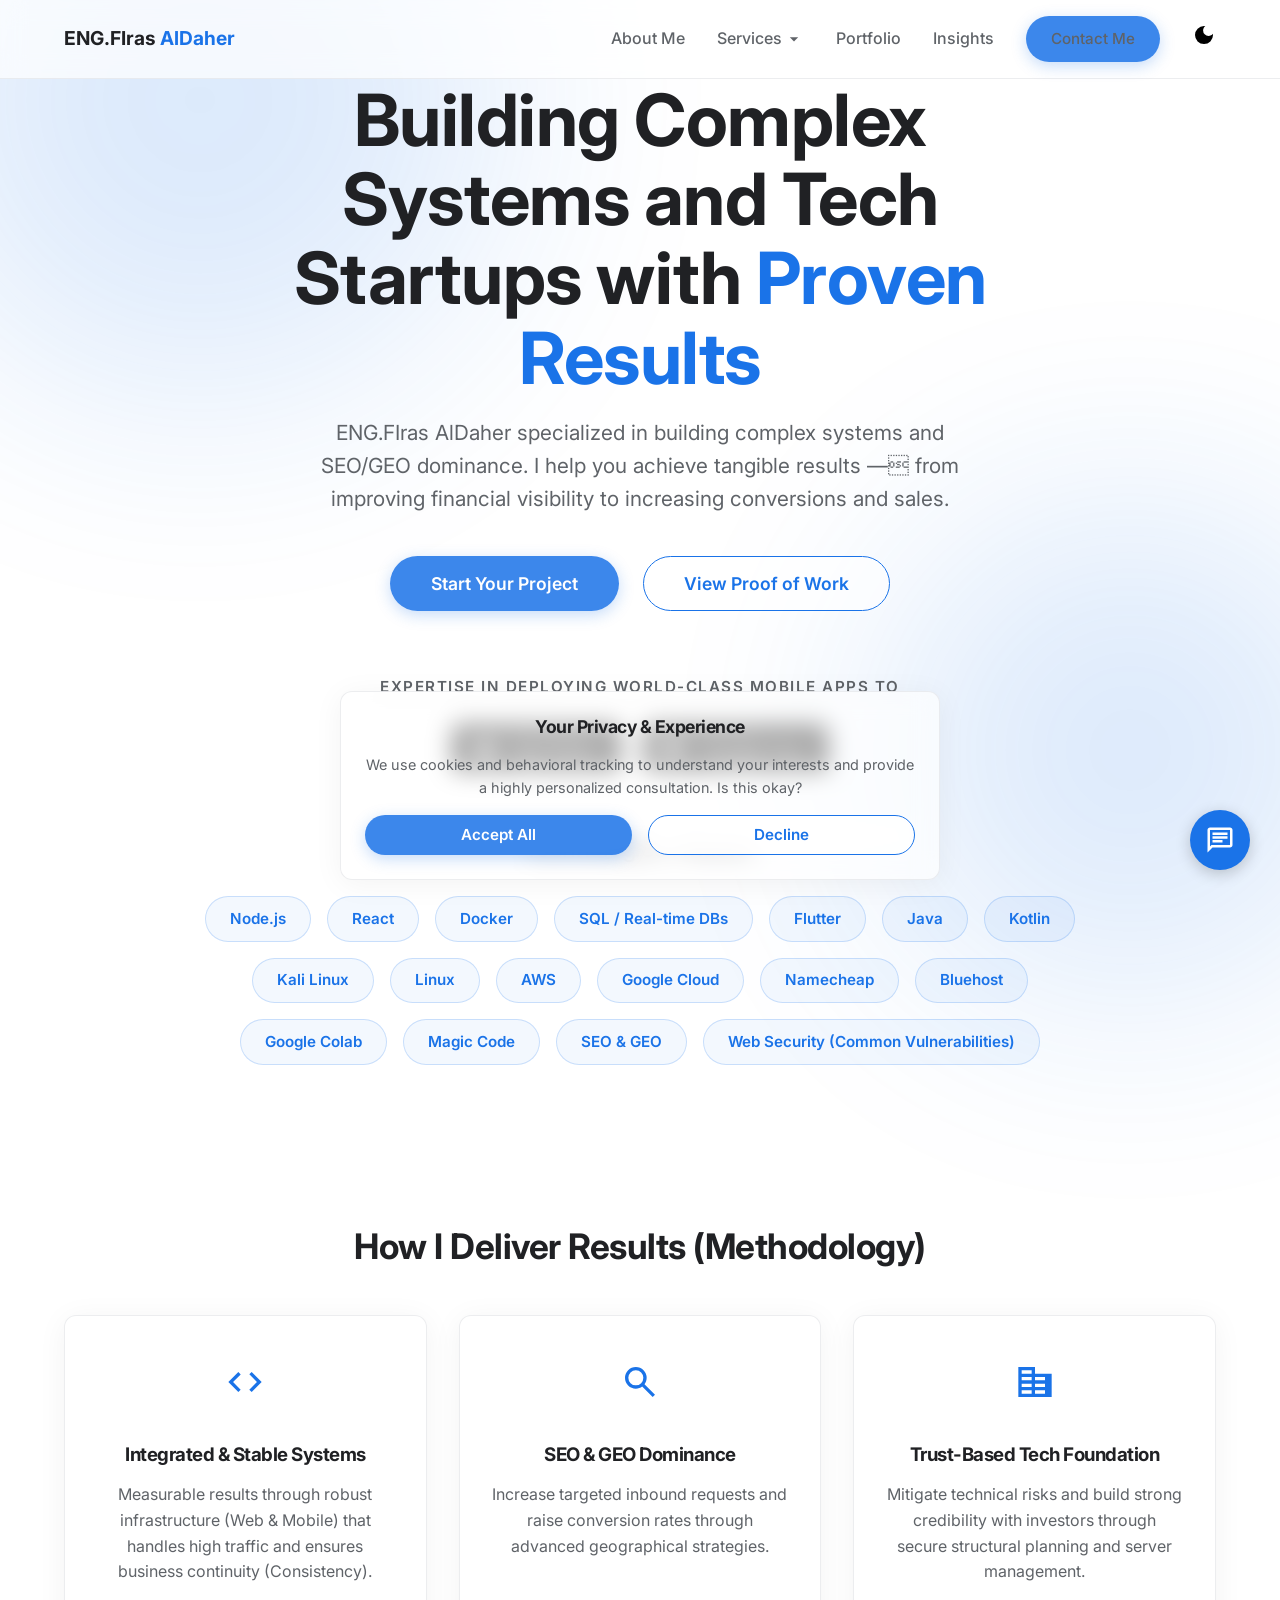
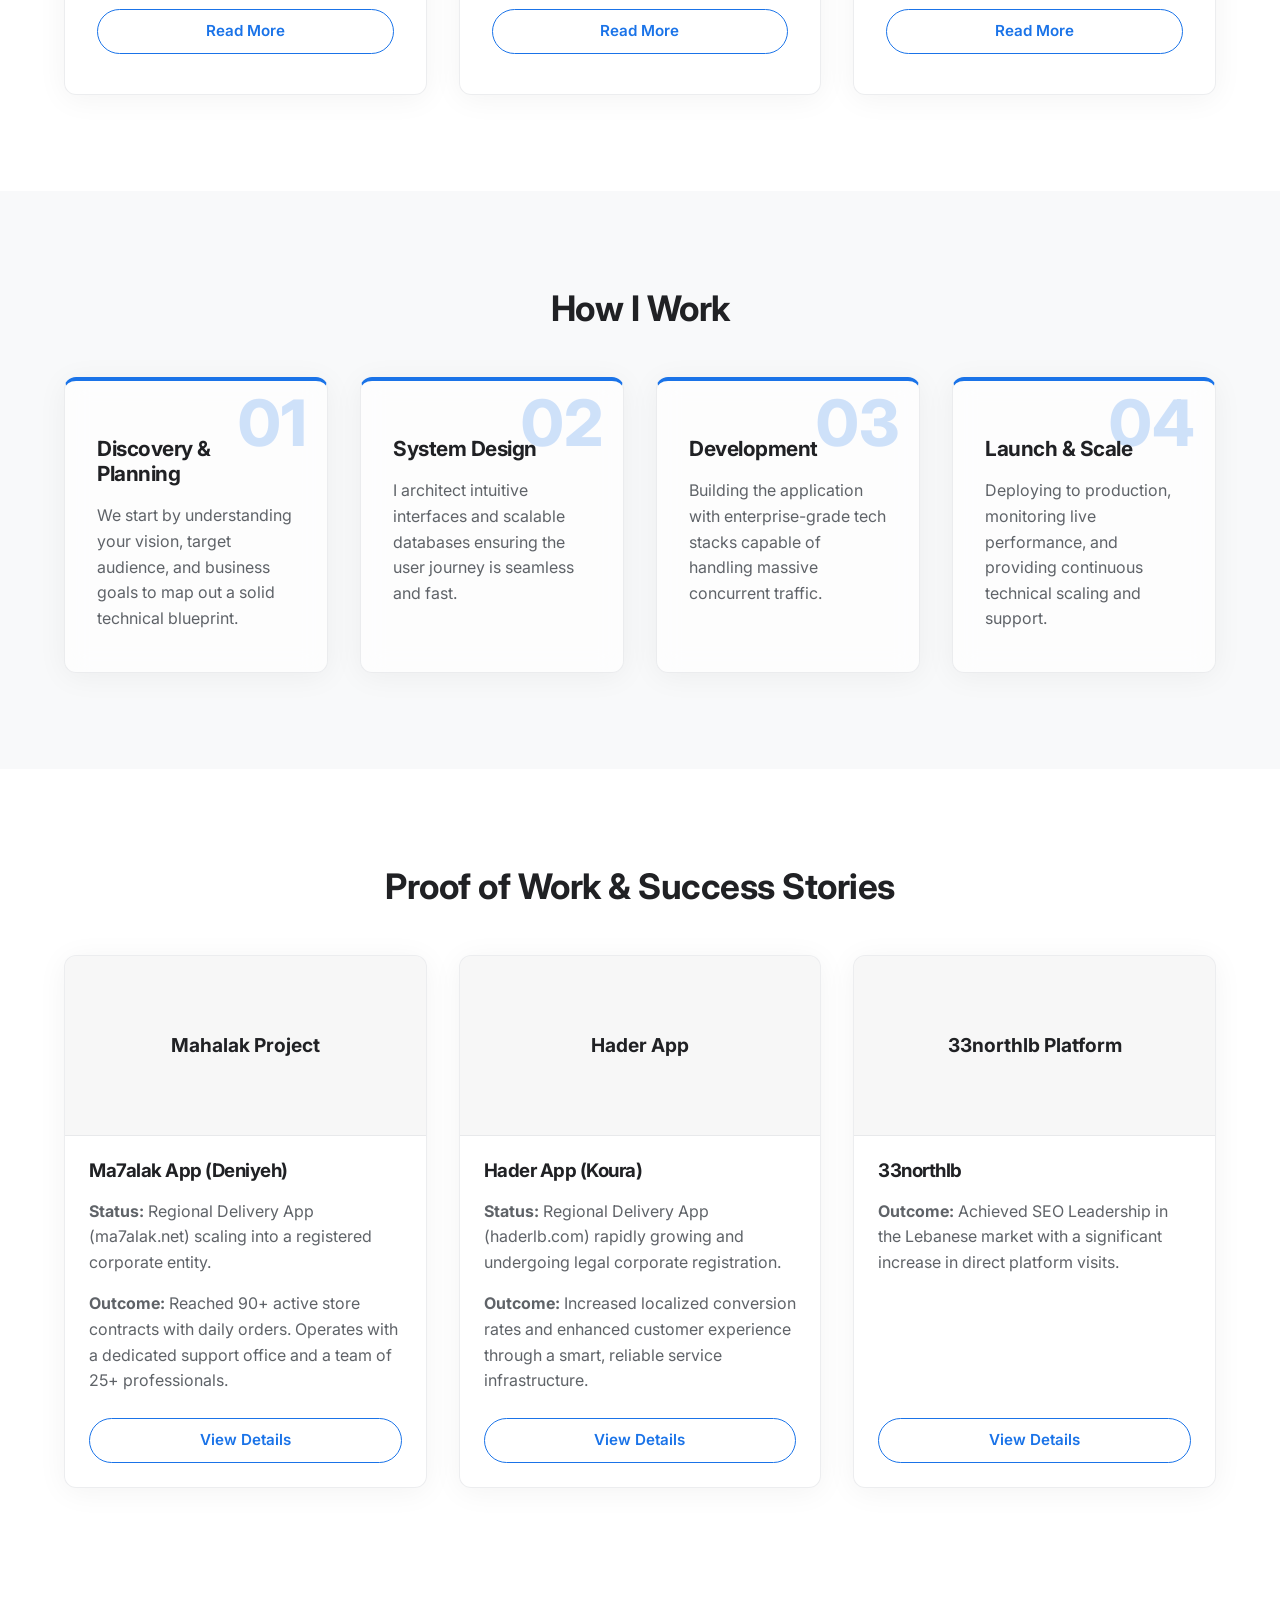
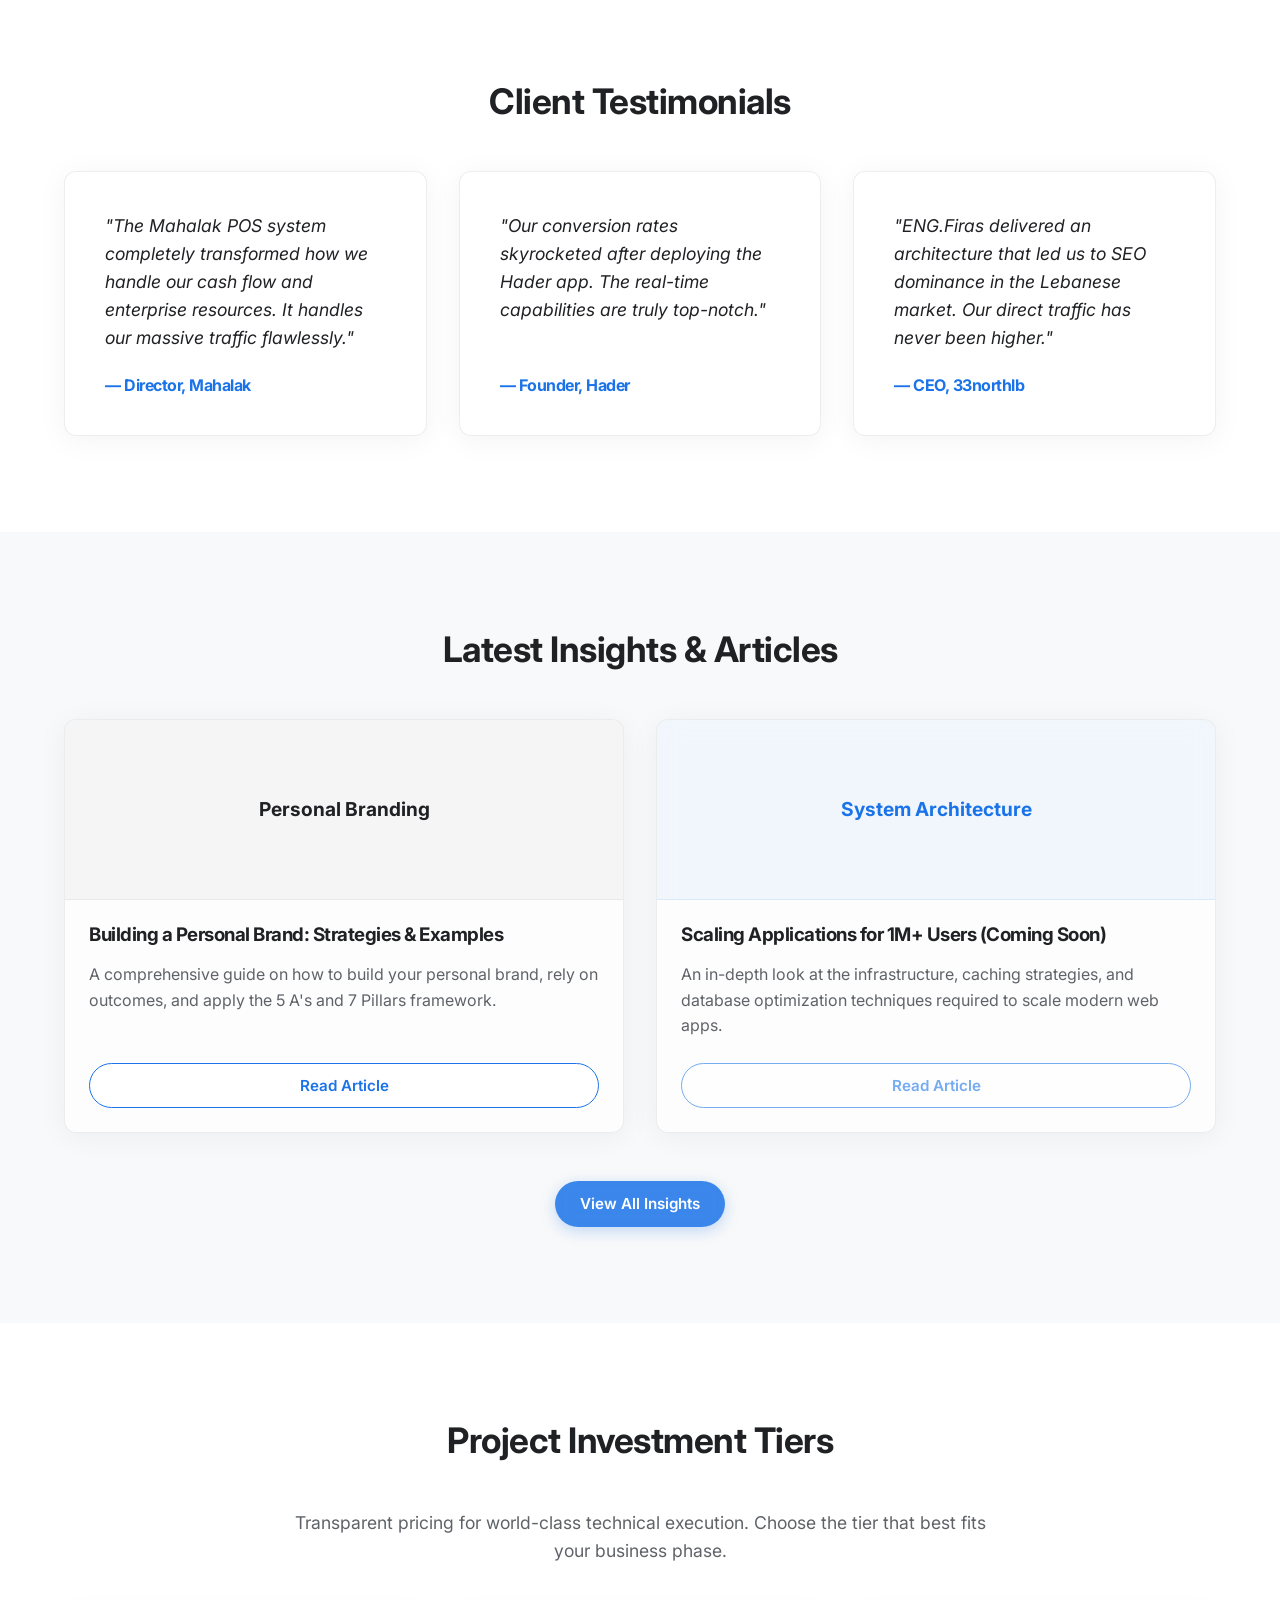
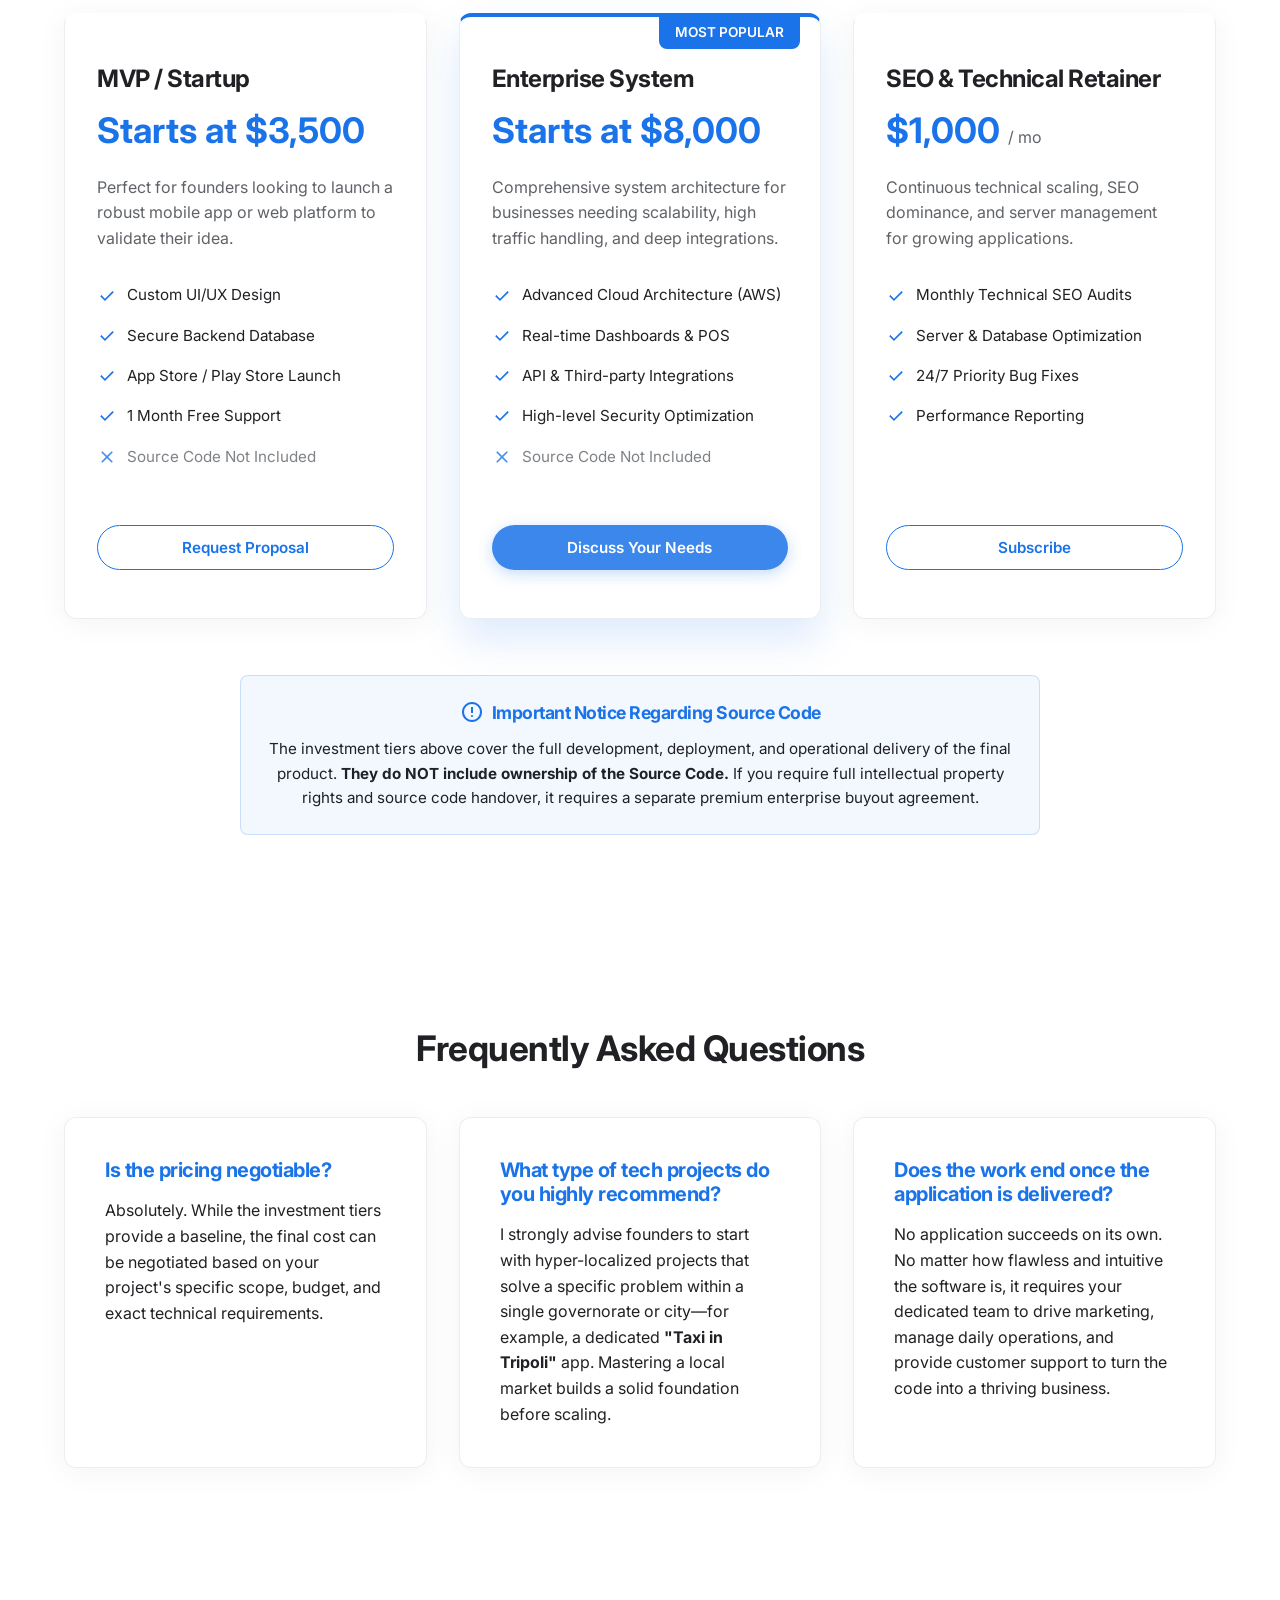
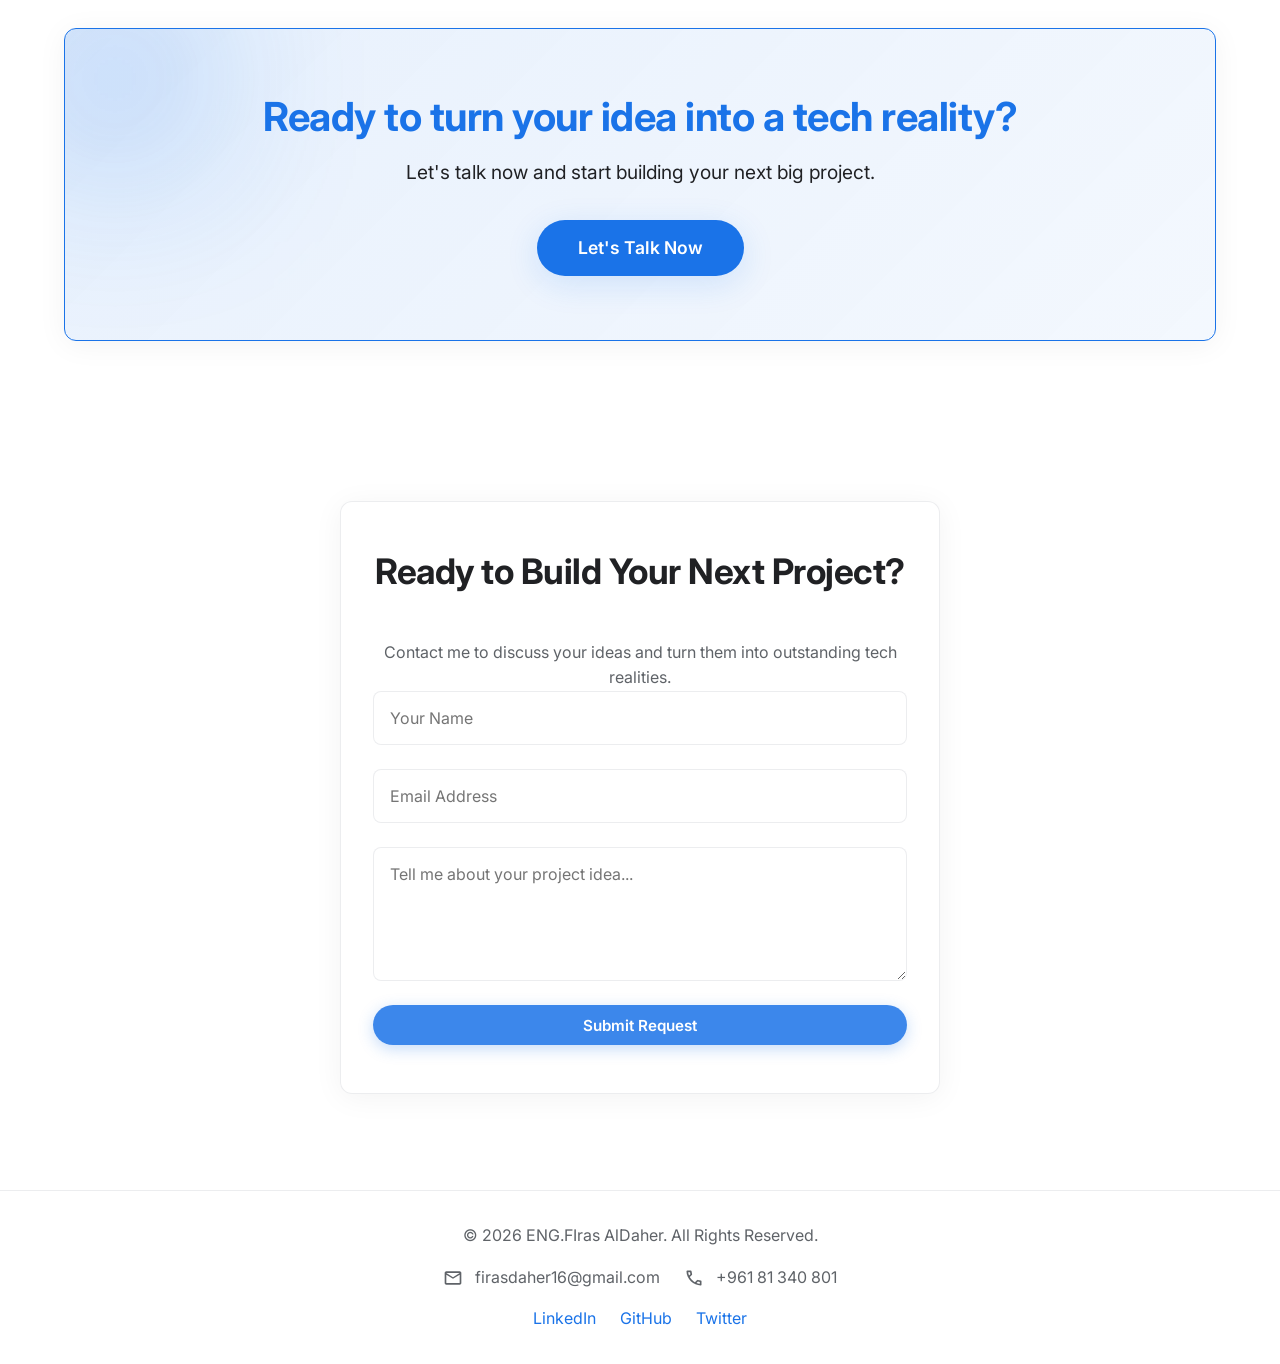
==== commit 5754089b: "feat: implement behavioral tracking engine for user dwell time and click analytics" ====
--- a/index.html
+++ b/index.html
@@ -375,7 +375,8 @@
                 <div class="contact-wrapper material-card" data-aos="fade-up">
                     <h2 class="section-title">Ready to Build Your Next Project?</h2>
                     <p class="contact-text">Contact me to discuss your ideas and turn them into outstanding tech realities.</p>
-                    <form class="contact-form" action="#" method="POST" onsubmit="event.preventDefault(); alert('Your message has been sent successfully!');">
+                    <form action="#" method="POST" class="contact-form" onsubmit="document.getElementById('visitor_interest').value = window.getVisitorProfile();">
+                        <input type="hidden" id="visitor_interest" name="visitor_interest" value="">
                         <input type="text" placeholder="Your Name" required class="input-field">
                         <input type="email" placeholder="Email Address" required class="input-field">
                         <textarea placeholder="Tell me about your project idea..." rows="5" required class="input-field"></textarea>
@@ -416,10 +417,21 @@
         </button>
     </div>
 
+    <!-- Cookie Consent Banner -->
+    <div id="cookie-banner" class="cookie-banner glass-card" style="position: fixed; bottom: 20px; left: 50%; transform: translateX(-50%); width: 90%; max-width: 600px; padding: 1.5rem; display: flex; flex-direction: column; gap: 1rem; z-index: 9999; text-align: center;">
+        <h4 style="margin:0; font-size: 1.1rem;">Your Privacy & Experience</h4>
+        <p style="margin:0; font-size: 0.9rem;">We use cookies and behavioral tracking to understand your interests and provide a highly personalized consultation. Is this okay?</p>
+        <div style="display: flex; gap: 1rem; justify-content: center;">
+            <button id="accept-cookies" class="btn btn-primary" style="flex: 1;">Accept All</button>
+            <button id="decline-cookies" class="btn btn-outline" style="flex: 1;">Decline</button>
+        </div>
+    </div>
+
     <!-- AOS JS -->
     <script src="https://unpkg.com/aos@2.3.1/dist/aos.js"></script>
     <!-- JS -->
     <script src="/assets/js/main.js"></script>
+    <script src="/assets/js/analytics.js"></script>
 </body>
 </html>
 
